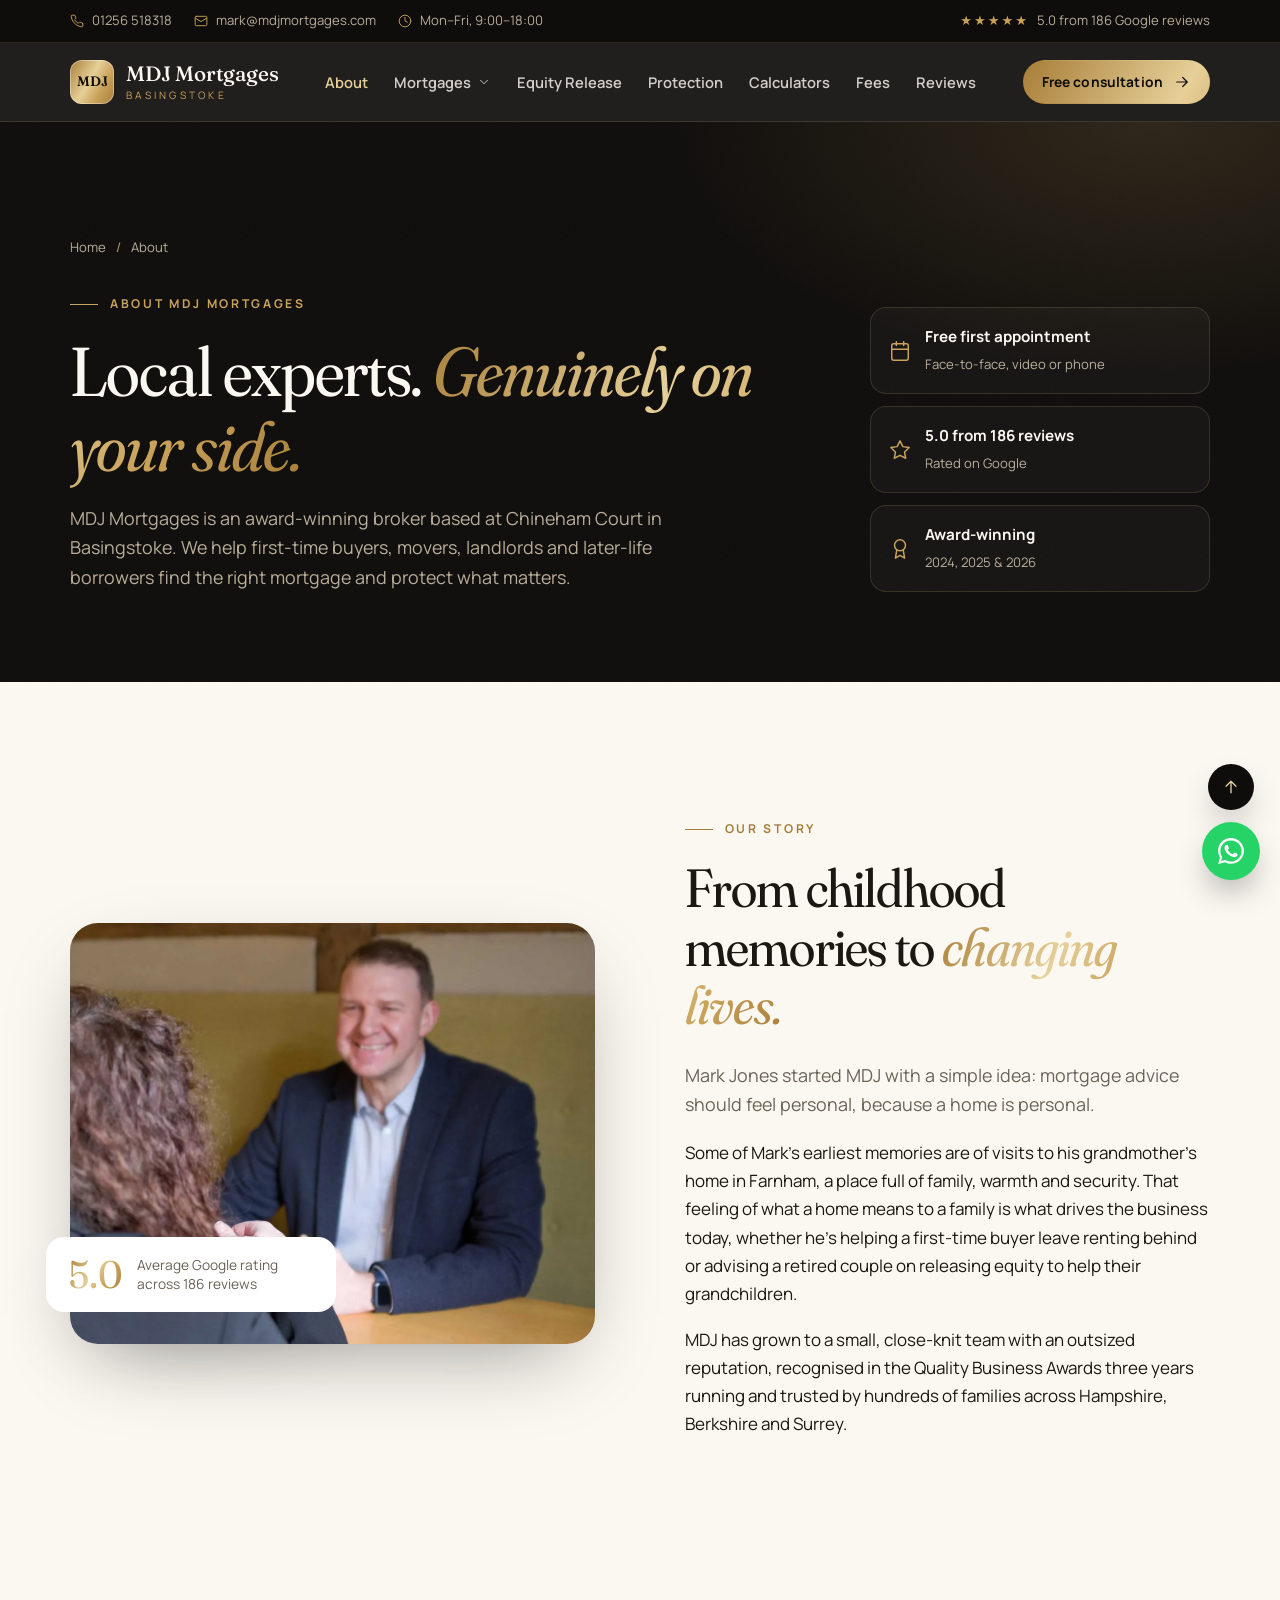
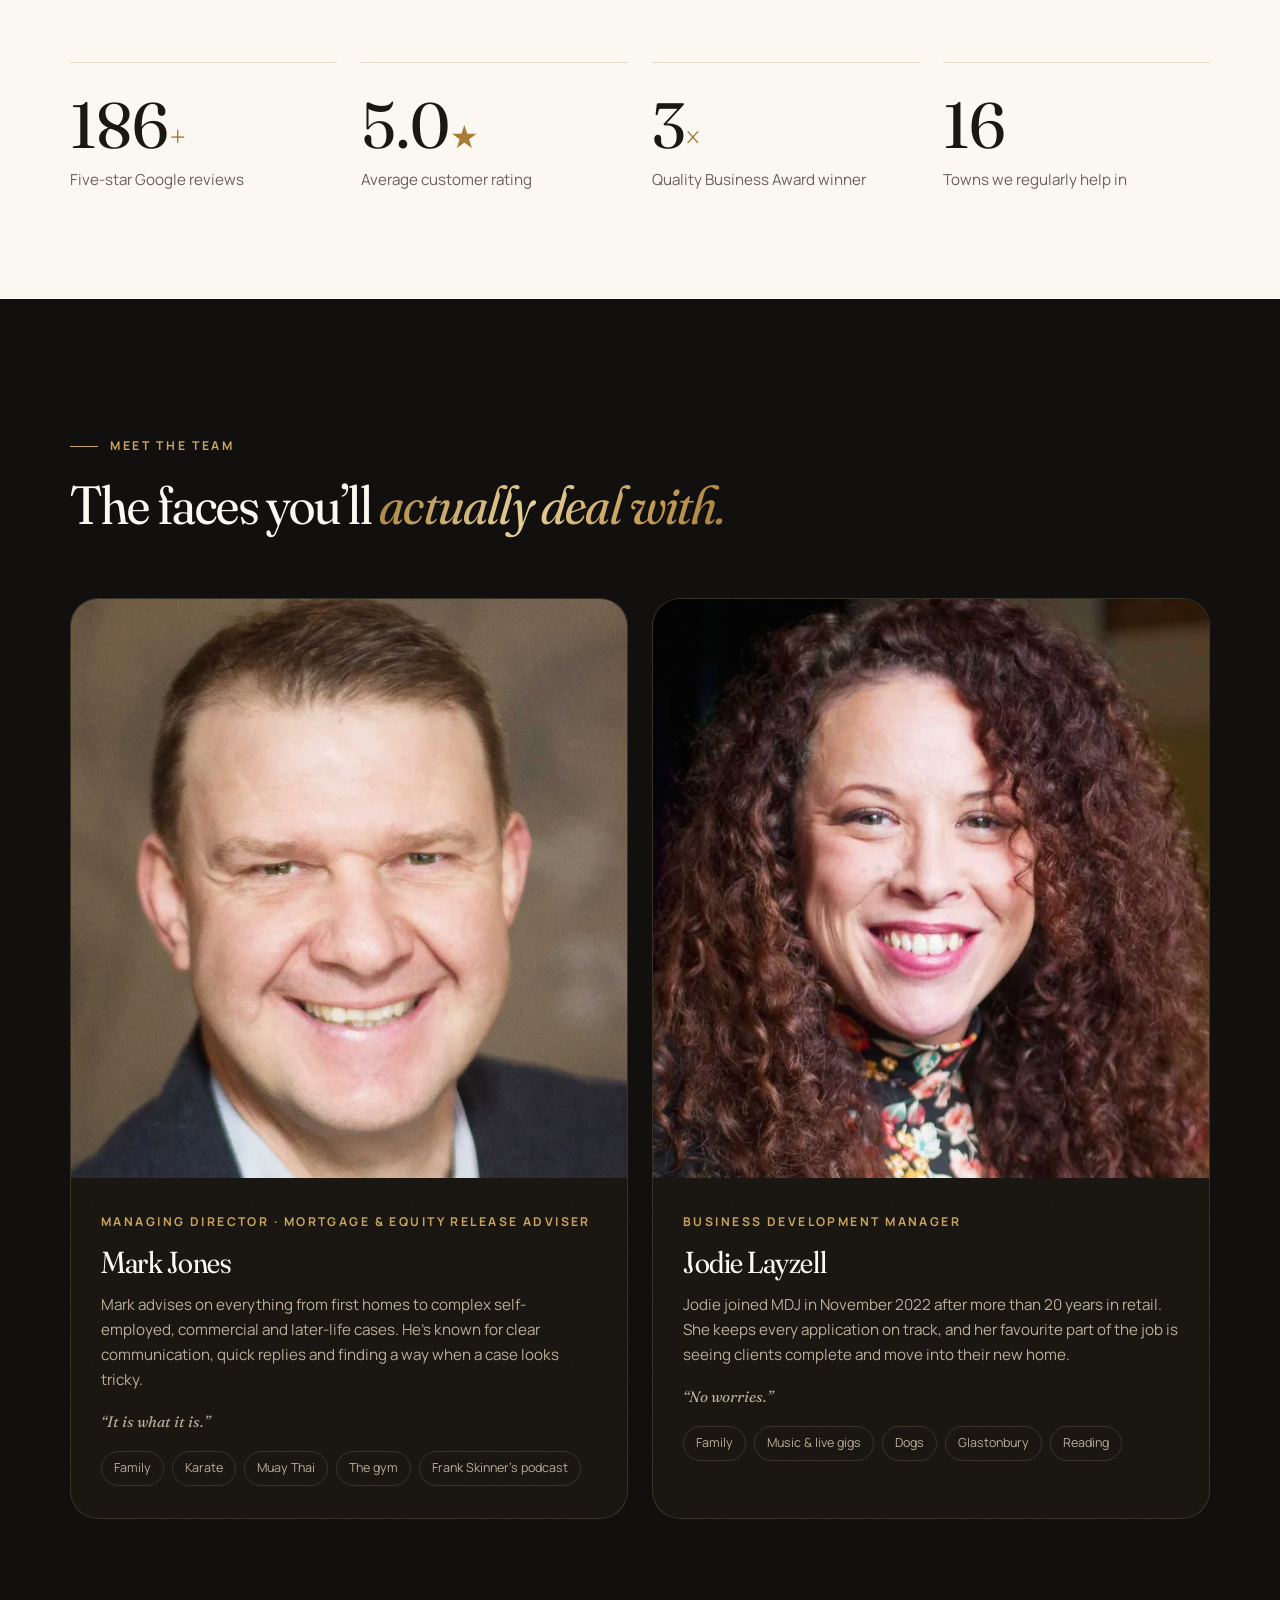
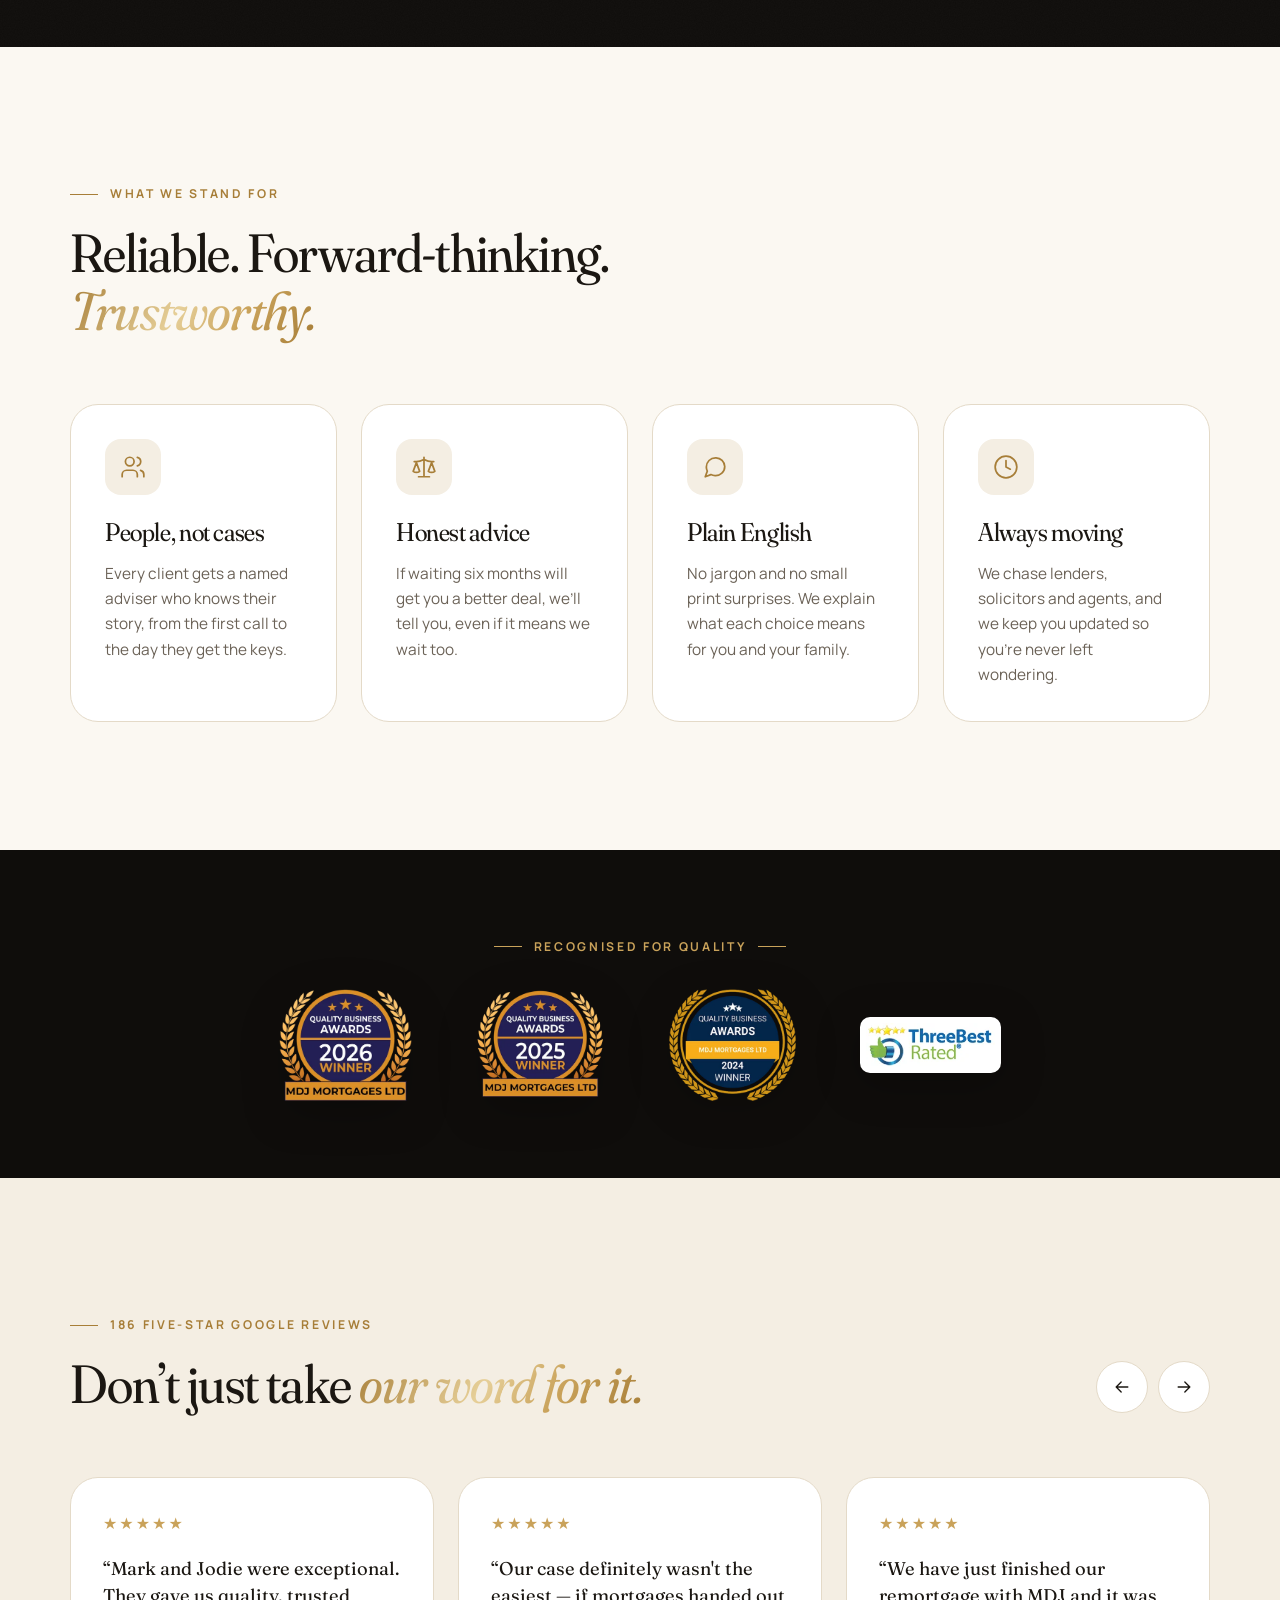
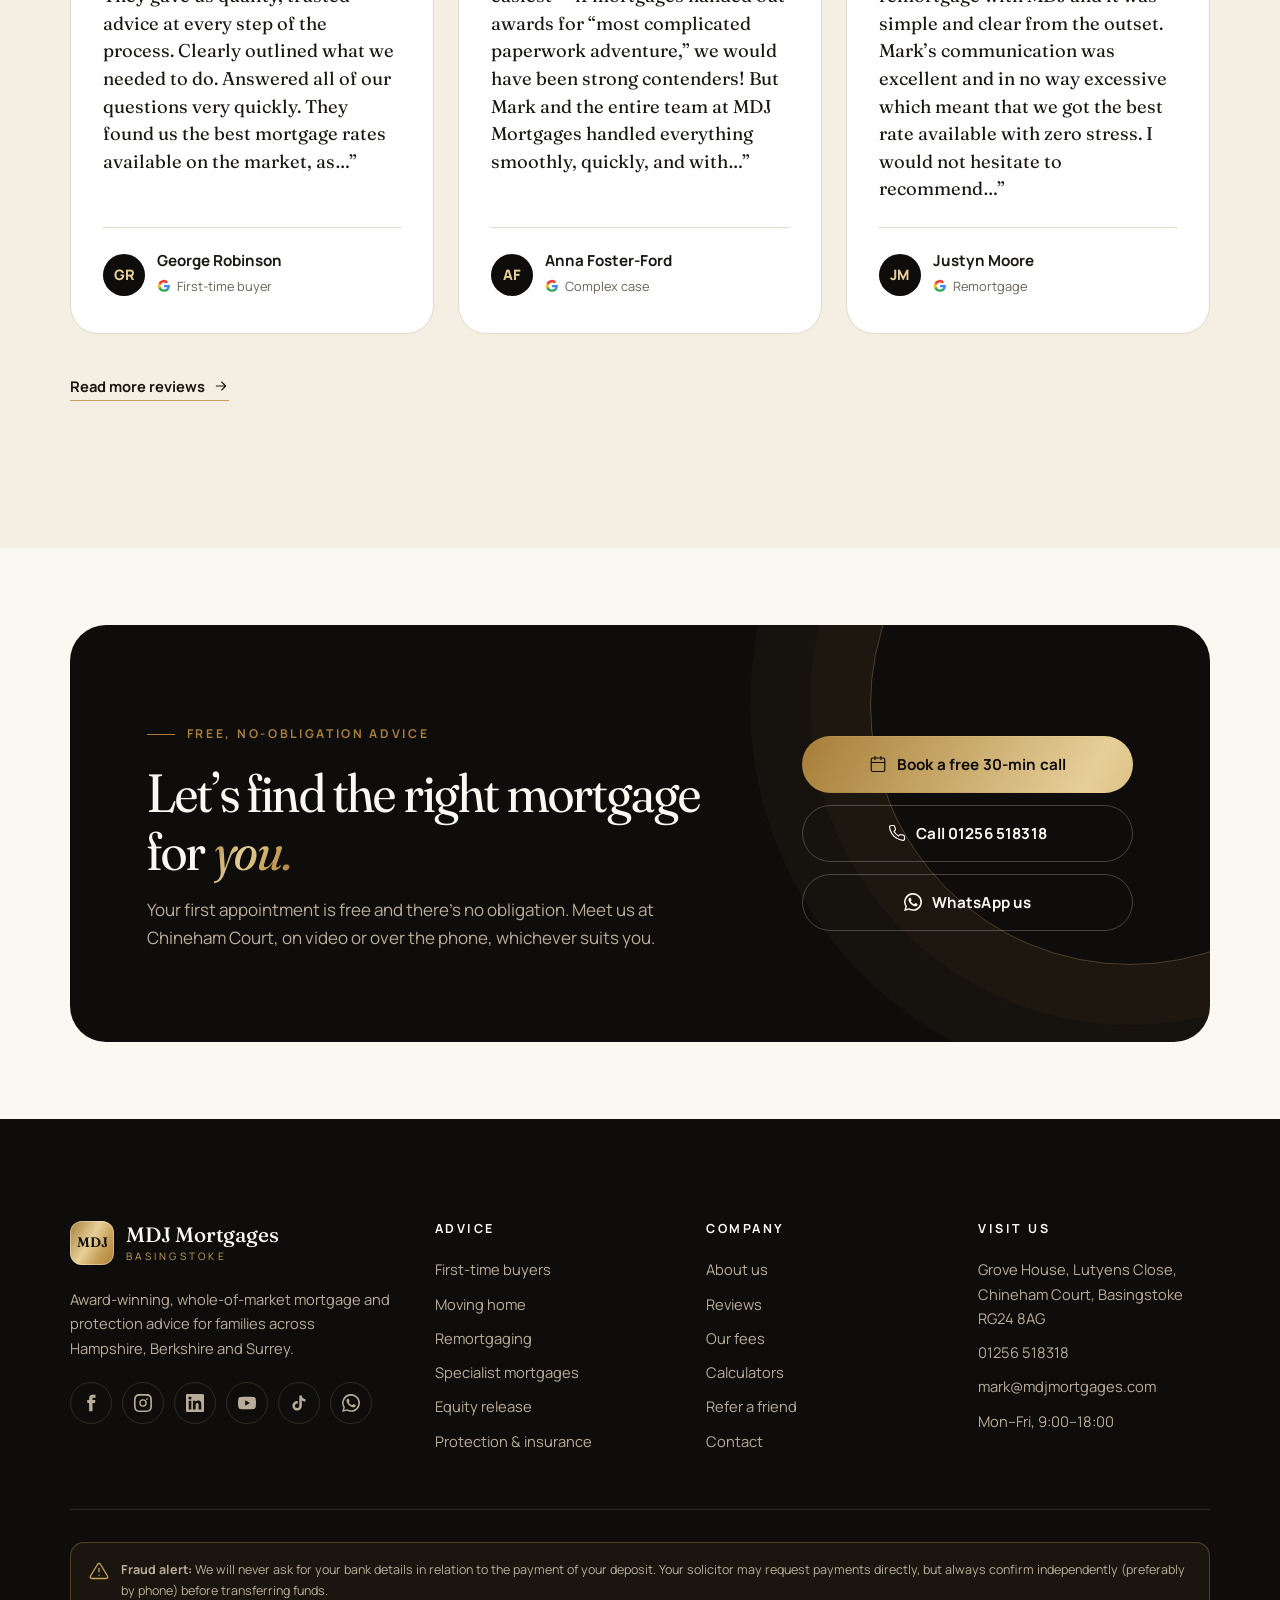
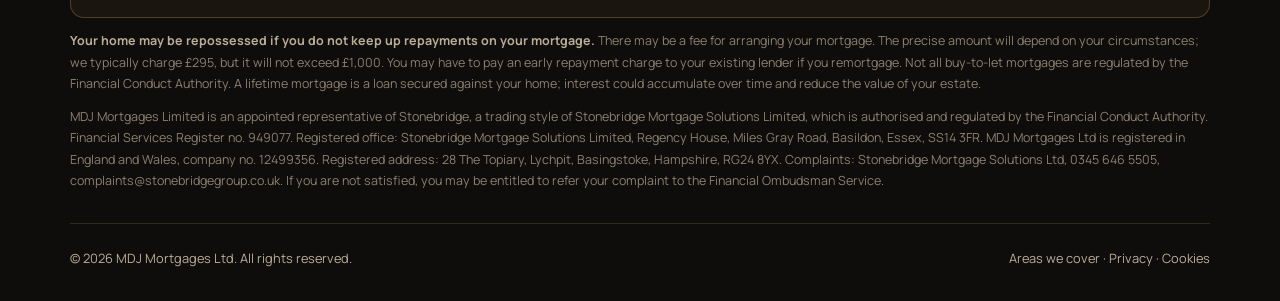
==== about.html @ 5c2a0083 "Serve the site from the repo root Move the generated pages and assets out of site/ so static hosts (" ====
<!doctype html>
<html lang="en-GB">
<head>
<meta charset="utf-8">
<meta name="viewport" content="width=device-width, initial-scale=1">
<title>About Us | MDJ Mortgages, Basingstoke</title>
<meta name="description" content="Meet Mark Jones and Jodie Layzell, the award-winning team behind MDJ Mortgages in Basingstoke.">
<link rel="canonical" href="https://www.mdjmortgages.com/about.html">
<meta property="og:title" content="About Us | MDJ Mortgages, Basingstoke">
<meta property="og:description" content="Meet Mark Jones and Jodie Layzell, the award-winning team behind MDJ Mortgages in Basingstoke.">
<meta property="og:type" content="website">
<meta property="og:image" content="assets/img/mark.webp">
<meta name="theme-color" content="#0f0d0b">
<link rel="icon" href="data:image/svg+xml,%3Csvg xmlns='http://www.w3.org/2000/svg' viewBox='0 0 64 64'%3E%3Crect width='64' height='64' rx='16' fill='%23c9a25a'/%3E%3Ctext x='32' y='41' font-family='Georgia' font-size='22' text-anchor='middle' fill='%230f0d0b'%3EMDJ%3C/text%3E%3C/svg%3E">
<link rel="preconnect" href="https://fonts.googleapis.com">
<link rel="preconnect" href="https://fonts.gstatic.com" crossorigin>
<link href="https://fonts.googleapis.com/css2?family=Fraunces:ital,opsz,wght,SOFT@0,9..144,300..600,0..100;1,9..144,300..600,0..100&family=Manrope:wght@400;500;600;700;800&display=swap" rel="stylesheet">
<link rel="stylesheet" href="assets/css/styles.css">
<script type="application/ld+json">{"@context":"https://schema.org","@type":"FinancialService","name":"MDJ Mortgages Ltd","telephone":"+44 1256 518318","email":"mark@mdjmortgages.com","url":"https://www.mdjmortgages.com","address":{"@type":"PostalAddress","streetAddress":"Grove House, Lutyens Close, Chineham Court","addressLocality":"Basingstoke","postalCode":"RG24 8AG","addressCountry":"GB"},"openingHours":"Mo-Fr 09:00-18:00","areaServed":["Basingstoke","Hampshire","Berkshire","Surrey"],"aggregateRating":{"@type":"AggregateRating","ratingValue":"5.0","reviewCount":"186"}}</script>
</head>
<body>
<a class="skip-link" href="#main">Skip to content</a>
<div class="topbar"><div class="container">
  <div class="topbar-left">
    <a class="topbar-item" href="tel:+441256518318"><svg viewBox="0 0 24 24" fill="none" stroke="currentColor" stroke-width="1.6" stroke-linecap="round" stroke-linejoin="round" aria-hidden="true"><path d="M22 16.9v3a2 2 0 0 1-2.2 2 19.8 19.8 0 0 1-8.6-3.1 19.5 19.5 0 0 1-6-6A19.8 19.8 0 0 1 2.1 4.2 2 2 0 0 1 4.1 2h3a2 2 0 0 1 2 1.7c.1 1 .4 1.9.7 2.8a2 2 0 0 1-.5 2.1L8 9.9a16 16 0 0 0 6 6l1.3-1.3a2 2 0 0 1 2.1-.4c.9.3 1.8.6 2.8.7a2 2 0 0 1 1.7 2z"/></svg> 01256 518318</a>
    <a class="topbar-item hide-sm" href="mailto:mark@mdjmortgages.com"><svg viewBox="0 0 24 24" fill="none" stroke="currentColor" stroke-width="1.6" stroke-linecap="round" stroke-linejoin="round" aria-hidden="true"><rect x="2" y="4" width="20" height="16" rx="2"/><path d="m22 7-10 6L2 7"/></svg> mark@mdjmortgages.com</a>
    <span class="topbar-item hide-sm"><svg viewBox="0 0 24 24" fill="none" stroke="currentColor" stroke-width="1.6" stroke-linecap="round" stroke-linejoin="round" aria-hidden="true"><circle cx="12" cy="12" r="10"/><path d="M12 6v6l4 2"/></svg> Mon–Fri, 9:00–18:00</span>
  </div>
  <div class="topbar-right"><a class="topbar-item" href="reviews.html"><span class="stars" aria-label="5 out of 5 stars">★★★★★</span> 5.0 from 186 Google reviews</a></div>
</div></div>
<header class="header"><div class="container">
  <a class="logo" href="index.html" aria-label="MDJ Mortgages home"><span class="logo-mark">MDJ</span><span class="logo-text"><strong>MDJ Mortgages</strong><span>Basingstoke</span></span></a>
  <nav class="nav" aria-label="Main"><div class="nav-item"><a class="nav-link" href="about.html" aria-current="page">About</a></div><div class="nav-item"><a class="nav-link" href="mortgages.html">Mortgages <svg viewBox="0 0 24 24" fill="none" stroke="currentColor" stroke-width="1.6" stroke-linecap="round" stroke-linejoin="round" aria-hidden="true"><path d="m6 9 6 6 6-6"/></svg></a>
<div class="mega"><a class="mega-link" href="mortgages.html#first-time-buyers"><span class="mega-icon"><svg viewBox="0 0 24 24" fill="none" stroke="currentColor" stroke-width="1.6" stroke-linecap="round" stroke-linejoin="round" aria-hidden="true"><circle cx="7.5" cy="15.5" r="5.5"/><path d="m21 2-9.6 9.6M15.5 7.5l3 3L22 7l-3-3"/></svg></span><span><strong>First-time buyers</strong><span>From deposit to keys, step by step</span></span></a><a class="mega-link" href="mortgages.html#moving-home"><span class="mega-icon"><svg viewBox="0 0 24 24" fill="none" stroke="currentColor" stroke-width="1.6" stroke-linecap="round" stroke-linejoin="round" aria-hidden="true"><path d="M10 17h4V5H2v12h3M20 17h2v-3.3a1 1 0 0 0-.2-.6L18.3 9a1 1 0 0 0-.8-.4H14"/><circle cx="7.5" cy="17.5" r="2.5"/><circle cx="17.5" cy="17.5" r="2.5"/></svg></span><span><strong>Moving home</strong><span>Port, borrow more or start fresh</span></span></a><a class="mega-link" href="mortgages.html#remortgage"><span class="mega-icon"><svg viewBox="0 0 24 24" fill="none" stroke="currentColor" stroke-width="1.6" stroke-linecap="round" stroke-linejoin="round" aria-hidden="true"><path d="M3 12a9 9 0 0 1 15-6.7L21 8M21 3v5h-5M21 12a9 9 0 0 1-15 6.7L3 16M3 21v-5h5"/></svg></span><span><strong>Remortgaging</strong><span>Don’t drift onto your lender’s SVR</span></span></a><a class="mega-link" href="specialist.html#self-employed"><span class="mega-icon"><svg viewBox="0 0 24 24" fill="none" stroke="currentColor" stroke-width="1.6" stroke-linecap="round" stroke-linejoin="round" aria-hidden="true"><rect x="2" y="7" width="20" height="14" rx="2"/><path d="M16 21V5a2 2 0 0 0-2-2h-4a2 2 0 0 0-2 2v16"/></svg></span><span><strong>Self-employed</strong><span>Contractors, directors & sole traders</span></span></a><a class="mega-link" href="specialist.html#later-life"><span class="mega-icon"><svg viewBox="0 0 24 24" fill="none" stroke="currentColor" stroke-width="1.6" stroke-linecap="round" stroke-linejoin="round" aria-hidden="true"><circle cx="12" cy="12" r="4"/><path d="M12 2v2M12 20v2M4.9 4.9l1.4 1.4M17.7 17.7l1.4 1.4M2 12h2M20 12h2M6.3 17.7l-1.4 1.4M19.1 4.9l-1.4 1.4"/></svg></span><span><strong>Later life & retirement</strong><span>Borrowing into retirement</span></span></a><a class="mega-link" href="specialist.html"><span class="mega-icon"><svg viewBox="0 0 24 24" fill="none" stroke="currentColor" stroke-width="1.6" stroke-linecap="round" stroke-linejoin="round" aria-hidden="true"><path d="m12 2 10 5-10 5L2 7z"/><path d="m2 17 10 5 10-5M2 12l10 5 10-5"/></svg></span><span><strong>All specialist lending</strong><span>Commercial, foreign national & more</span></span></a><div class="mega-feature"><div><span class="eyebrow">Free first meeting</span><h4>Not sure where to start?</h4><p>Book a 30-minute discovery call and we’ll map out your options, with no obligation.</p></div><a class="btn btn-gold btn-sm" href="https://calendly.com/mdjmortgages/free-30-minute-discovery-meeting-clone" target="_blank" rel="noopener">Book a call <svg viewBox="0 0 24 24" fill="none" stroke="currentColor" stroke-width="1.6" stroke-linecap="round" stroke-linejoin="round" aria-hidden="true"><path d="M5 12h14M13 6l6 6-6 6"/></svg></a></div></div></div><div class="nav-item"><a class="nav-link" href="equity-release.html">Equity Release</a></div><div class="nav-item"><a class="nav-link" href="protection.html">Protection</a></div><div class="nav-item"><a class="nav-link" href="calculators.html">Calculators</a></div><div class="nav-item"><a class="nav-link" href="fees.html">Fees</a></div><div class="nav-item"><a class="nav-link" href="reviews.html">Reviews</a></div></nav>
  <div class="header-cta">
    <a class="header-phone" href="tel:+441256518318"><svg viewBox="0 0 24 24" fill="none" stroke="currentColor" stroke-width="1.6" stroke-linecap="round" stroke-linejoin="round" aria-hidden="true"><path d="M22 16.9v3a2 2 0 0 1-2.2 2 19.8 19.8 0 0 1-8.6-3.1 19.5 19.5 0 0 1-6-6A19.8 19.8 0 0 1 2.1 4.2 2 2 0 0 1 4.1 2h3a2 2 0 0 1 2 1.7c.1 1 .4 1.9.7 2.8a2 2 0 0 1-.5 2.1L8 9.9a16 16 0 0 0 6 6l1.3-1.3a2 2 0 0 1 2.1-.4c.9.3 1.8.6 2.8.7a2 2 0 0 1 1.7 2z"/></svg> 01256 518318</a>
    <a class="btn btn-gold btn-sm" href="contact.html">Free consultation <svg viewBox="0 0 24 24" fill="none" stroke="currentColor" stroke-width="1.6" stroke-linecap="round" stroke-linejoin="round" aria-hidden="true"><path d="M5 12h14M13 6l6 6-6 6"/></svg></a>
    <button class="burger" aria-label="Open menu" aria-controls="drawer"><svg viewBox="0 0 24 24" fill="none" stroke="currentColor" stroke-width="1.6" stroke-linecap="round" stroke-linejoin="round" aria-hidden="true"><path d="M4 7h16M4 12h16M4 17h10"/></svg></button>
  </div>
</div></header>
<div class="drawer" id="drawer" aria-label="Menu">
  <div class="drawer-backdrop"></div>
  <div class="drawer-panel" role="dialog" aria-modal="true" aria-label="Site menu">
    <div class="drawer-head"><a class="logo" href="index.html"><span class="logo-mark">MDJ</span><span class="logo-text"><strong>MDJ Mortgages</strong><span>Basingstoke</span></span></a><button class="burger drawer-close" style="display:grid" aria-label="Close menu"><svg viewBox="0 0 24 24" fill="none" stroke="currentColor" stroke-width="1.6" stroke-linecap="round" stroke-linejoin="round" aria-hidden="true"><path d="M18 6 6 18M6 6l12 12"/></svg></button></div>
    <nav class="drawer-nav"><a href="index.html">Home <svg viewBox="0 0 24 24" fill="none" stroke="currentColor" stroke-width="1.6" stroke-linecap="round" stroke-linejoin="round" aria-hidden="true"><path d="M5 12h14M13 6l6 6-6 6"/></svg></a><a href="about.html">About <svg viewBox="0 0 24 24" fill="none" stroke="currentColor" stroke-width="1.6" stroke-linecap="round" stroke-linejoin="round" aria-hidden="true"><path d="M5 12h14M13 6l6 6-6 6"/></svg></a><a href="mortgages.html">Mortgages <svg viewBox="0 0 24 24" fill="none" stroke="currentColor" stroke-width="1.6" stroke-linecap="round" stroke-linejoin="round" aria-hidden="true"><path d="M5 12h14M13 6l6 6-6 6"/></svg></a><a class="sub" href="mortgages.html#first-time-buyers">First-time buyers</a><a class="sub" href="mortgages.html#moving-home">Moving home</a><a class="sub" href="mortgages.html#remortgage">Remortgaging</a><a class="sub" href="specialist.html#self-employed">Self-employed</a><a class="sub" href="specialist.html#later-life">Later life & retirement</a><a class="sub" href="specialist.html">All specialist lending</a><a href="equity-release.html">Equity Release <svg viewBox="0 0 24 24" fill="none" stroke="currentColor" stroke-width="1.6" stroke-linecap="round" stroke-linejoin="round" aria-hidden="true"><path d="M5 12h14M13 6l6 6-6 6"/></svg></a><a href="protection.html">Protection <svg viewBox="0 0 24 24" fill="none" stroke="currentColor" stroke-width="1.6" stroke-linecap="round" stroke-linejoin="round" aria-hidden="true"><path d="M5 12h14M13 6l6 6-6 6"/></svg></a><a href="calculators.html">Calculators <svg viewBox="0 0 24 24" fill="none" stroke="currentColor" stroke-width="1.6" stroke-linecap="round" stroke-linejoin="round" aria-hidden="true"><path d="M5 12h14M13 6l6 6-6 6"/></svg></a><a href="fees.html">Fees <svg viewBox="0 0 24 24" fill="none" stroke="currentColor" stroke-width="1.6" stroke-linecap="round" stroke-linejoin="round" aria-hidden="true"><path d="M5 12h14M13 6l6 6-6 6"/></svg></a><a href="reviews.html">Reviews <svg viewBox="0 0 24 24" fill="none" stroke="currentColor" stroke-width="1.6" stroke-linecap="round" stroke-linejoin="round" aria-hidden="true"><path d="M5 12h14M13 6l6 6-6 6"/></svg></a><a href="areas.html">Areas we cover <svg viewBox="0 0 24 24" fill="none" stroke="currentColor" stroke-width="1.6" stroke-linecap="round" stroke-linejoin="round" aria-hidden="true"><path d="M5 12h14M13 6l6 6-6 6"/></svg></a><a href="contact.html">Contact <svg viewBox="0 0 24 24" fill="none" stroke="currentColor" stroke-width="1.6" stroke-linecap="round" stroke-linejoin="round" aria-hidden="true"><path d="M5 12h14M13 6l6 6-6 6"/></svg></a></nav>
    <div class="drawer-foot">
      <a class="btn btn-gold btn-block" href="https://calendly.com/mdjmortgages/free-30-minute-discovery-meeting-clone" target="_blank" rel="noopener">Book a free call <svg viewBox="0 0 24 24" fill="none" stroke="currentColor" stroke-width="1.6" stroke-linecap="round" stroke-linejoin="round" aria-hidden="true"><path d="M5 12h14M13 6l6 6-6 6"/></svg></a>
      <a class="btn btn-ghost btn-block" style="color:var(--paper);border-color:rgba(255,255,255,.2)" href="tel:+441256518318"><svg viewBox="0 0 24 24" fill="none" stroke="currentColor" stroke-width="1.6" stroke-linecap="round" stroke-linejoin="round" aria-hidden="true"><path d="M22 16.9v3a2 2 0 0 1-2.2 2 19.8 19.8 0 0 1-8.6-3.1 19.5 19.5 0 0 1-6-6A19.8 19.8 0 0 1 2.1 4.2 2 2 0 0 1 4.1 2h3a2 2 0 0 1 2 1.7c.1 1 .4 1.9.7 2.8a2 2 0 0 1-.5 2.1L8 9.9a16 16 0 0 0 6 6l1.3-1.3a2 2 0 0 1 2.1-.4c.9.3 1.8.6 2.8.7a2 2 0 0 1 1.7 2z"/></svg> 01256 518318</a>
    </div>
  </div>
</div>
<main id="main">

<section class="page-hero dark grain"><div class="container">
  <div>
    <nav class="breadcrumb" aria-label="Breadcrumb"><a href="index.html">Home</a><span aria-hidden="true">/</span><span>About</span></nav>
    <span class="eyebrow">About MDJ Mortgages</span>
    <h1 class="reveal">Local experts. <em class='gold'>Genuinely on your side.</em></h1>
    <p class="lead reveal reveal-d1">MDJ Mortgages is an award-winning broker based at Chineham Court in Basingstoke. We help first-time buyers, movers, landlords and later-life borrowers find the right mortgage and protect what matters.</p>
  </div>
  <div class="page-hero-aside"><div class="hero-chip reveal reveal-d1"><svg viewBox="0 0 24 24" fill="none" stroke="currentColor" stroke-width="1.6" stroke-linecap="round" stroke-linejoin="round" aria-hidden="true"><rect x="3" y="4" width="18" height="18" rx="2"/><path d="M16 2v4M8 2v4M3 10h18"/></svg><div><strong>Free first appointment</strong><span>Face-to-face, video or phone</span></div></div><div class="hero-chip reveal reveal-d2"><svg viewBox="0 0 24 24" fill="none" stroke="currentColor" stroke-width="1.6" stroke-linecap="round" stroke-linejoin="round" aria-hidden="true"><path d="m12 2 3.1 6.3 6.9 1-5 4.9 1.2 6.8L12 17.8 5.8 21l1.2-6.8-5-4.9 6.9-1z"/></svg><div><strong>5.0 from 186 reviews</strong><span>Rated on Google</span></div></div><div class="hero-chip reveal reveal-d3"><svg viewBox="0 0 24 24" fill="none" stroke="currentColor" stroke-width="1.6" stroke-linecap="round" stroke-linejoin="round" aria-hidden="true"><circle cx="12" cy="8" r="6"/><path d="M15.5 13 17 22l-5-3-5 3 1.5-9"/></svg><div><strong>Award-winning</strong><span>2024, 2025 & 2026</span></div></div></div>
</div></section>

<section class="section"><div class="container split">
  <div class="media-wrap reveal"><div class="media"><img src="assets/img/meeting.webp" alt="Mark Jones in a client meeting" loading="lazy" width="1200" height="960"></div>
  <div class="media-tag"><span class="num">5.0</span><span>Average Google rating across 186 reviews</span></div></div>
  <div class="reveal reveal-d1">
    <span class="eyebrow">Our story</span>
    <h2>From childhood memories to <em class="gold">changing lives.</em></h2>
    <p class="lead">Mark Jones started MDJ with a simple idea: mortgage advice should feel personal, because a home is personal.</p>
    <p>Some of Mark’s earliest memories are of visits to his grandmother’s home in Farnham, a place full of family, warmth and security. That feeling of what a home means to a family is what drives the business today, whether he’s helping a first-time buyer leave renting behind or advising a retired couple on releasing equity to help their grandchildren.</p>
    <p>MDJ has grown to a small, close-knit team with an outsized reputation, recognised in the Quality Business Awards three years running and trusted by hundreds of families across Hampshire, Berkshire and Surrey.</p>
  </div>
</div></section>

<section class="section-sm"><div class="container"><div class="stats">
  <div class="stat reveal"><div class="num"><span data-count="186">186</span><small>+</small></div><p>Five-star Google reviews</p></div>
  <div class="stat reveal reveal-d1"><div class="num"><span data-count="5.0">5.0</span><small>★</small></div><p>Average customer rating</p></div>
  <div class="stat reveal reveal-d2"><div class="num"><span data-count="3">3</span><small>×</small></div><p>Quality Business Award winner</p></div>
  <div class="stat reveal reveal-d3"><div class="num"><span data-count="16">16</span></div><p>Towns we regularly help in</p></div>
</div></div></section>

<section class="section dark grain"><div class="container">
  <div class="section-head"><div><span class="eyebrow">Meet the team</span><h2 class="reveal">The faces you’ll <em class="gold">actually deal with.</em></h2></div></div>
  <div class="grid grid-2">
    <div class="team-card reveal" style="background:var(--ink-2);border:1px solid var(--line-dark)"><div class="photo"><img src="assets/img/mark.webp" alt="Mark Jones, Managing Director" loading="lazy" width="900" height="720"></div>
      <div class="team-body"><span class="role">Managing Director · Mortgage & Equity Release Adviser</span><h3>Mark Jones</h3>
      <p>Mark advises on everything from first homes to complex self-employed, commercial and later-life cases. He’s known for clear communication, quick replies and finding a way when a case looks tricky.</p>
      <p class="team-quote">“It is what it is.”</p>
      <div class="tags"><span class="tag">Family</span><span class="tag">Karate</span><span class="tag">Muay Thai</span><span class="tag">The gym</span><span class="tag">Frank Skinner’s podcast</span></div></div></div>
    <div class="team-card reveal reveal-d1" style="background:var(--ink-2);border:1px solid var(--line-dark)"><div class="photo"><img src="assets/img/jodie.webp" alt="Jodie Layzell, Business Development Manager" loading="lazy" width="900" height="720"></div>
      <div class="team-body"><span class="role">Business Development Manager</span><h3>Jodie Layzell</h3>
      <p>Jodie joined MDJ in November 2022 after more than 20 years in retail. She keeps every application on track, and her favourite part of the job is seeing clients complete and move into their new home.</p>
      <p class="team-quote">“No worries.”</p>
      <div class="tags"><span class="tag">Family</span><span class="tag">Music & live gigs</span><span class="tag">Dogs</span><span class="tag">Glastonbury</span><span class="tag">Reading</span></div></div></div>
  </div>
</div></section>

<section class="section"><div class="container">
  <div class="section-head"><div><span class="eyebrow">What we stand for</span><h2 class="reveal">Reliable. Forward-thinking. <em class="gold">Trustworthy.</em></h2></div></div>
  <div class="grid grid-4"><div class="pillar reveal reveal-d1"><div class="card-icon"><svg viewBox="0 0 24 24" fill="none" stroke="currentColor" stroke-width="1.6" stroke-linecap="round" stroke-linejoin="round" aria-hidden="true"><path d="M16 21v-2a4 4 0 0 0-4-4H6a4 4 0 0 0-4 4v2"/><circle cx="9" cy="7" r="4"/><path d="M22 21v-2a4 4 0 0 0-3-3.9M16 3.1a4 4 0 0 1 0 7.8"/></svg></div><h3>People, not cases</h3><p>Every client gets a named adviser who knows their story, from the first call to the day they get the keys.</p></div><div class="pillar reveal reveal-d2"><div class="card-icon"><svg viewBox="0 0 24 24" fill="none" stroke="currentColor" stroke-width="1.6" stroke-linecap="round" stroke-linejoin="round" aria-hidden="true"><path d="m16 16 3-8 3 8c-.9.7-1.9 1-3 1s-2.1-.3-3-1ZM2 16l3-8 3 8c-.9.7-1.9 1-3 1s-2.1-.3-3-1ZM7 21h10M12 3v18M3 7h2c2 0 5-1 7-2 2 1 5 2 7 2h2"/></svg></div><h3>Honest advice</h3><p>If waiting six months will get you a better deal, we’ll tell you, even if it means we wait too.</p></div><div class="pillar reveal reveal-d3"><div class="card-icon"><svg viewBox="0 0 24 24" fill="none" stroke="currentColor" stroke-width="1.6" stroke-linecap="round" stroke-linejoin="round" aria-hidden="true"><path d="M21 11.5a8.4 8.4 0 0 1-9 8.4 8.6 8.6 0 0 1-3.8-.9L3 21l1.9-5.2a8.4 8.4 0 0 1-.9-3.8 8.5 8.5 0 0 1 8.5-8.5h.5a8.5 8.5 0 0 1 8 8z"/></svg></div><h3>Plain English</h3><p>No jargon and no small print surprises. We explain what each choice means for you and your family.</p></div><div class="pillar reveal reveal-d4"><div class="card-icon"><svg viewBox="0 0 24 24" fill="none" stroke="currentColor" stroke-width="1.6" stroke-linecap="round" stroke-linejoin="round" aria-hidden="true"><circle cx="12" cy="12" r="10"/><path d="M12 6v6l4 2"/></svg></div><h3>Always moving</h3><p>We chase lenders, solicitors and agents, and we keep you updated so you’re never left wondering.</p></div></div>
</div></section>

<section class="section-sm dark"><div class="container center">
  <span class="eyebrow">Recognised for quality</span>
  <div class="awards reveal" style="margin-top:12px">
    <img src="assets/img/award-2026.webp" alt="Quality Business Awards 2026 — The Best Mortgage Broker, Basingstoke and Deane" loading="lazy" width="132" height="112">
    <img src="assets/img/award-2025.webp" alt="Quality Business Awards 2025 winner badge" loading="lazy" width="129" height="112">
    <img src="assets/img/award-2024.webp" alt="Quality Business Awards 2024 winner badge" loading="lazy" width="127" height="112">
    <img class="wide" src="assets/img/three-best-rated.webp" alt="Three Best Rated accreditation" loading="lazy" width="165" height="56" style="background:#fff;border-radius:10px;padding:6px">
  </div>
</div></section>
<section class="section ivory"><div class="container">
  <div class="section-head">
    <div><span class="eyebrow">186 five-star Google reviews</span><h2 class="reveal">Don’t just take <em class='gold'>our word for it.</em></h2></div>
    <div class="slider-nav"><button class="slider-btn" data-dir="-1" aria-label="Previous reviews"><svg viewBox="0 0 24 24" fill="none" stroke="currentColor" stroke-width="1.6" stroke-linecap="round" stroke-linejoin="round" aria-hidden="true"><path d="M19 12H5M11 6l-6 6 6 6"/></svg></button><button class="slider-btn" data-dir="1" aria-label="Next reviews"><svg viewBox="0 0 24 24" fill="none" stroke="currentColor" stroke-width="1.6" stroke-linecap="round" stroke-linejoin="round" aria-hidden="true"><path d="M5 12h14M13 6l6 6-6 6"/></svg></button></div>
  </div>
  <div class="review-slider reveal"><div class="review-track"><article class="review"><div class="stars" aria-label="5 stars">★★★★★</div><blockquote>“Mark and Jodie were exceptional. They gave us quality, trusted advice at every step of the process. Clearly outlined what we needed to do. Answered all of our questions very quickly. They found us the best mortgage rates available on the market, as…”</blockquote>
<div class="review-author"><span class="initial">GR</span><div><strong>George Robinson</strong><span><svg viewBox="0 0 24 24" fill="none" stroke="currentColor" stroke-width="1.6" stroke-linecap="round" stroke-linejoin="round" aria-hidden="true"><path d="M21.8 10.2H12v3.9h5.6a4.8 4.8 0 0 1-2.1 3.1v2.6h3.4c2-1.8 3.1-4.5 3.1-7.7 0-.7 0-1.3-.2-1.9Z" fill="#4285F4" stroke="none"/><path d="M12 22c2.8 0 5.2-.9 6.9-2.5l-3.4-2.6c-.9.6-2.1 1-3.5 1-2.7 0-5-1.8-5.8-4.3H2.7v2.7A10 10 0 0 0 12 22Z" fill="#34A853" stroke="none"/><path d="M6.2 13.6a6 6 0 0 1 0-3.8V7.1H2.7a10 10 0 0 0 0 9.2z" fill="#FBBC05" stroke="none"/><path d="M12 5.9c1.5 0 2.9.5 4 1.6l3-3A10 10 0 0 0 2.7 7.1l3.5 2.7C7 7.7 9.3 5.9 12 5.9Z" fill="#EA4335" stroke="none"/></svg> First-time buyer</span></div></div></article><article class="review"><div class="stars" aria-label="5 stars">★★★★★</div><blockquote>“Our case definitely wasn't the easiest — if mortgages handed out awards for “most complicated paperwork adventure,” we would have been strong contenders! But Mark and the entire team at MDJ Mortgages handled everything smoothly, quickly, and with…”</blockquote>
<div class="review-author"><span class="initial">AF</span><div><strong>Anna Foster-Ford</strong><span><svg viewBox="0 0 24 24" fill="none" stroke="currentColor" stroke-width="1.6" stroke-linecap="round" stroke-linejoin="round" aria-hidden="true"><path d="M21.8 10.2H12v3.9h5.6a4.8 4.8 0 0 1-2.1 3.1v2.6h3.4c2-1.8 3.1-4.5 3.1-7.7 0-.7 0-1.3-.2-1.9Z" fill="#4285F4" stroke="none"/><path d="M12 22c2.8 0 5.2-.9 6.9-2.5l-3.4-2.6c-.9.6-2.1 1-3.5 1-2.7 0-5-1.8-5.8-4.3H2.7v2.7A10 10 0 0 0 12 22Z" fill="#34A853" stroke="none"/><path d="M6.2 13.6a6 6 0 0 1 0-3.8V7.1H2.7a10 10 0 0 0 0 9.2z" fill="#FBBC05" stroke="none"/><path d="M12 5.9c1.5 0 2.9.5 4 1.6l3-3A10 10 0 0 0 2.7 7.1l3.5 2.7C7 7.7 9.3 5.9 12 5.9Z" fill="#EA4335" stroke="none"/></svg> Complex case</span></div></div></article><article class="review"><div class="stars" aria-label="5 stars">★★★★★</div><blockquote>“We have just finished our remortgage with MDJ and it was simple and clear from the outset. Mark’s communication was excellent and in no way excessive which meant that we got the best rate available with zero stress. I would not hesitate to recommend…”</blockquote>
<div class="review-author"><span class="initial">JM</span><div><strong>Justyn Moore</strong><span><svg viewBox="0 0 24 24" fill="none" stroke="currentColor" stroke-width="1.6" stroke-linecap="round" stroke-linejoin="round" aria-hidden="true"><path d="M21.8 10.2H12v3.9h5.6a4.8 4.8 0 0 1-2.1 3.1v2.6h3.4c2-1.8 3.1-4.5 3.1-7.7 0-.7 0-1.3-.2-1.9Z" fill="#4285F4" stroke="none"/><path d="M12 22c2.8 0 5.2-.9 6.9-2.5l-3.4-2.6c-.9.6-2.1 1-3.5 1-2.7 0-5-1.8-5.8-4.3H2.7v2.7A10 10 0 0 0 12 22Z" fill="#34A853" stroke="none"/><path d="M6.2 13.6a6 6 0 0 1 0-3.8V7.1H2.7a10 10 0 0 0 0 9.2z" fill="#FBBC05" stroke="none"/><path d="M12 5.9c1.5 0 2.9.5 4 1.6l3-3A10 10 0 0 0 2.7 7.1l3.5 2.7C7 7.7 9.3 5.9 12 5.9Z" fill="#EA4335" stroke="none"/></svg> Remortgage</span></div></div></article><article class="review"><div class="stars" aria-label="5 stars">★★★★★</div><blockquote>“I’ve just completed on my first ever property which was definitely made possible thanks to the help of Mark and Jodie at MDJ Mortgages. I came to them looking for advice really early on when I was just thinking about maybe buying after being sick of…”</blockquote>
<div class="review-author"><span class="initial">EC</span><div><strong>Ellie Caldwell</strong><span><svg viewBox="0 0 24 24" fill="none" stroke="currentColor" stroke-width="1.6" stroke-linecap="round" stroke-linejoin="round" aria-hidden="true"><path d="M21.8 10.2H12v3.9h5.6a4.8 4.8 0 0 1-2.1 3.1v2.6h3.4c2-1.8 3.1-4.5 3.1-7.7 0-.7 0-1.3-.2-1.9Z" fill="#4285F4" stroke="none"/><path d="M12 22c2.8 0 5.2-.9 6.9-2.5l-3.4-2.6c-.9.6-2.1 1-3.5 1-2.7 0-5-1.8-5.8-4.3H2.7v2.7A10 10 0 0 0 12 22Z" fill="#34A853" stroke="none"/><path d="M6.2 13.6a6 6 0 0 1 0-3.8V7.1H2.7a10 10 0 0 0 0 9.2z" fill="#FBBC05" stroke="none"/><path d="M12 5.9c1.5 0 2.9.5 4 1.6l3-3A10 10 0 0 0 2.7 7.1l3.5 2.7C7 7.7 9.3 5.9 12 5.9Z" fill="#EA4335" stroke="none"/></svg> First-time solo buyer</span></div></div></article><article class="review"><div class="stars" aria-label="5 stars">★★★★★</div><blockquote>“Mark and Jodie from MDJ Mortgages have been incredible throughout. So professional, diligent and knowledgeable. Our case had a few delays through no fault of MDJ Mortgages but they remained supportive and informative throughout, working incredibly…”</blockquote>
<div class="review-author"><span class="initial">AS</span><div><strong>Alisha Shepherd</strong><span><svg viewBox="0 0 24 24" fill="none" stroke="currentColor" stroke-width="1.6" stroke-linecap="round" stroke-linejoin="round" aria-hidden="true"><path d="M21.8 10.2H12v3.9h5.6a4.8 4.8 0 0 1-2.1 3.1v2.6h3.4c2-1.8 3.1-4.5 3.1-7.7 0-.7 0-1.3-.2-1.9Z" fill="#4285F4" stroke="none"/><path d="M12 22c2.8 0 5.2-.9 6.9-2.5l-3.4-2.6c-.9.6-2.1 1-3.5 1-2.7 0-5-1.8-5.8-4.3H2.7v2.7A10 10 0 0 0 12 22Z" fill="#34A853" stroke="none"/><path d="M6.2 13.6a6 6 0 0 1 0-3.8V7.1H2.7a10 10 0 0 0 0 9.2z" fill="#FBBC05" stroke="none"/><path d="M12 5.9c1.5 0 2.9.5 4 1.6l3-3A10 10 0 0 0 2.7 7.1l3.5 2.7C7 7.7 9.3 5.9 12 5.9Z" fill="#EA4335" stroke="none"/></svg> Home purchase</span></div></div></article><article class="review"><div class="stars" aria-label="5 stars">★★★★★</div><blockquote>“Great service! Mark, Matt and Jodie are very friendly, knowledgeable and professional. They explained the best lenders and options for my circumstances, secured a strong rate and kept me informed throughout.”</blockquote>
<div class="review-author"><span class="initial">JD</span><div><strong>Jon Dawson</strong><span><svg viewBox="0 0 24 24" fill="none" stroke="currentColor" stroke-width="1.6" stroke-linecap="round" stroke-linejoin="round" aria-hidden="true"><path d="M21.8 10.2H12v3.9h5.6a4.8 4.8 0 0 1-2.1 3.1v2.6h3.4c2-1.8 3.1-4.5 3.1-7.7 0-.7 0-1.3-.2-1.9Z" fill="#4285F4" stroke="none"/><path d="M12 22c2.8 0 5.2-.9 6.9-2.5l-3.4-2.6c-.9.6-2.1 1-3.5 1-2.7 0-5-1.8-5.8-4.3H2.7v2.7A10 10 0 0 0 12 22Z" fill="#34A853" stroke="none"/><path d="M6.2 13.6a6 6 0 0 1 0-3.8V7.1H2.7a10 10 0 0 0 0 9.2z" fill="#FBBC05" stroke="none"/><path d="M12 5.9c1.5 0 2.9.5 4 1.6l3-3A10 10 0 0 0 2.7 7.1l3.5 2.7C7 7.7 9.3 5.9 12 5.9Z" fill="#EA4335" stroke="none"/></svg> Google review</span></div></div></article><article class="review"><div class="stars" aria-label="5 stars">★★★★★</div><blockquote>“Mark and Jodie made what was a very stressful period, significantly easier.”</blockquote>
<div class="review-author"><span class="initial">TW</span><div><strong>Tristan Ware</strong><span><svg viewBox="0 0 24 24" fill="none" stroke="currentColor" stroke-width="1.6" stroke-linecap="round" stroke-linejoin="round" aria-hidden="true"><path d="M21.8 10.2H12v3.9h5.6a4.8 4.8 0 0 1-2.1 3.1v2.6h3.4c2-1.8 3.1-4.5 3.1-7.7 0-.7 0-1.3-.2-1.9Z" fill="#4285F4" stroke="none"/><path d="M12 22c2.8 0 5.2-.9 6.9-2.5l-3.4-2.6c-.9.6-2.1 1-3.5 1-2.7 0-5-1.8-5.8-4.3H2.7v2.7A10 10 0 0 0 12 22Z" fill="#34A853" stroke="none"/><path d="M6.2 13.6a6 6 0 0 1 0-3.8V7.1H2.7a10 10 0 0 0 0 9.2z" fill="#FBBC05" stroke="none"/><path d="M12 5.9c1.5 0 2.9.5 4 1.6l3-3A10 10 0 0 0 2.7 7.1l3.5 2.7C7 7.7 9.3 5.9 12 5.9Z" fill="#EA4335" stroke="none"/></svg> Google review</span></div></div></article><article class="review"><div class="stars" aria-label="5 stars">★★★★★</div><blockquote>“Thank you Mark and Jodie, top job.”</blockquote>
<div class="review-author"><span class="initial">PB</span><div><strong>Pauly Blunden</strong><span><svg viewBox="0 0 24 24" fill="none" stroke="currentColor" stroke-width="1.6" stroke-linecap="round" stroke-linejoin="round" aria-hidden="true"><path d="M21.8 10.2H12v3.9h5.6a4.8 4.8 0 0 1-2.1 3.1v2.6h3.4c2-1.8 3.1-4.5 3.1-7.7 0-.7 0-1.3-.2-1.9Z" fill="#4285F4" stroke="none"/><path d="M12 22c2.8 0 5.2-.9 6.9-2.5l-3.4-2.6c-.9.6-2.1 1-3.5 1-2.7 0-5-1.8-5.8-4.3H2.7v2.7A10 10 0 0 0 12 22Z" fill="#34A853" stroke="none"/><path d="M6.2 13.6a6 6 0 0 1 0-3.8V7.1H2.7a10 10 0 0 0 0 9.2z" fill="#FBBC05" stroke="none"/><path d="M12 5.9c1.5 0 2.9.5 4 1.6l3-3A10 10 0 0 0 2.7 7.1l3.5 2.7C7 7.7 9.3 5.9 12 5.9Z" fill="#EA4335" stroke="none"/></svg> Google review</span></div></div></article></div></div>
  <p style="margin-top:32px"><a class="link-arrow" href="reviews.html">Read more reviews <svg viewBox="0 0 24 24" fill="none" stroke="currentColor" stroke-width="1.6" stroke-linecap="round" stroke-linejoin="round" aria-hidden="true"><path d="M5 12h14M13 6l6 6-6 6"/></svg></a></p>
</div></section>
<section class="section-sm"><div class="container">
  <div class="cta-band reveal">
    <div><span class="eyebrow">Free, no-obligation advice</span><h2>Let’s find the right mortgage for <em class='gold'>you.</em></h2><p>Your first appointment is free and there’s no obligation. Meet us at Chineham Court, on video or over the phone, whichever suits you.</p></div>
    <div class="cta-actions">
      <a class="btn btn-gold" href="https://calendly.com/mdjmortgages/free-30-minute-discovery-meeting-clone" target="_blank" rel="noopener"><svg viewBox="0 0 24 24" fill="none" stroke="currentColor" stroke-width="1.6" stroke-linecap="round" stroke-linejoin="round" aria-hidden="true"><rect x="3" y="4" width="18" height="18" rx="2"/><path d="M16 2v4M8 2v4M3 10h18"/></svg> Book a free 30-min call</a>
      <a class="btn btn-ghost" style="color:var(--paper);border-color:rgba(255,255,255,.22)" href="tel:+441256518318"><svg viewBox="0 0 24 24" fill="none" stroke="currentColor" stroke-width="1.6" stroke-linecap="round" stroke-linejoin="round" aria-hidden="true"><path d="M22 16.9v3a2 2 0 0 1-2.2 2 19.8 19.8 0 0 1-8.6-3.1 19.5 19.5 0 0 1-6-6A19.8 19.8 0 0 1 2.1 4.2 2 2 0 0 1 4.1 2h3a2 2 0 0 1 2 1.7c.1 1 .4 1.9.7 2.8a2 2 0 0 1-.5 2.1L8 9.9a16 16 0 0 0 6 6l1.3-1.3a2 2 0 0 1 2.1-.4c.9.3 1.8.6 2.8.7a2 2 0 0 1 1.7 2z"/></svg> Call 01256 518318</a>
      <a class="btn btn-ghost" style="color:var(--paper);border-color:rgba(255,255,255,.22)" href="https://wa.me/447798819741" target="_blank" rel="noopener"><svg viewBox="0 0 24 24" fill="currentColor" aria-hidden="true"><path d="M17.5 14.4c-.3-.1-1.8-.9-2-1-.3-.1-.5-.1-.7.1-.2.3-.8 1-.9 1.2-.2.2-.3.2-.6.1-.3-.1-1.3-.5-2.4-1.5-.9-.8-1.5-1.8-1.7-2.1-.2-.3 0-.5.1-.6l.4-.5.3-.5c.1-.2 0-.4 0-.5l-.9-2.2c-.2-.6-.5-.5-.7-.5h-.6c-.2 0-.5.1-.8.4-.3.3-1 1-1 2.5s1.1 2.9 1.2 3.1c.1.2 2.1 3.2 5.1 4.5.7.3 1.3.5 1.7.6.7.2 1.4.2 1.9.1.6-.1 1.8-.7 2-1.4.2-.7.2-1.3.2-1.4-.1-.1-.3-.2-.6-.3zM12 21.8c-1.8 0-3.5-.5-5-1.4l-.4-.2-3.7 1 1-3.6-.2-.4A9.8 9.8 0 0 1 12 2.2a9.8 9.8 0 0 1 9.8 9.8c0 5.4-4.4 9.8-9.8 9.8zm8.4-18.2A11.8 11.8 0 0 0 1.8 17.9L.1 24l6.3-1.7A11.8 11.8 0 0 0 24 12c0-3.2-1.2-6.1-3.5-8.4z"/></svg> WhatsApp us</a>
    </div>
  </div>
</div></section>

</main>
<footer class="footer"><div class="container">
  <div class="footer-top">
    <div class="footer-brand">
      <a class="logo" href="index.html"><span class="logo-mark">MDJ</span><span class="logo-text"><strong style="color:var(--paper)">MDJ Mortgages</strong><span>Basingstoke</span></span></a>
      <p>Award-winning, whole-of-market mortgage and protection advice for families across Hampshire, Berkshire and Surrey.</p>
      <div class="socials">
        <a href="https://www.facebook.com/" aria-label="Facebook" target="_blank" rel="noopener"><svg viewBox="0 0 24 24" fill="currentColor" aria-hidden="true"><path d="M14 8V6c0-.9.6-1 1-1h3V1h-4c-3.5 0-4.5 2.6-4.5 4.6V8H7v4h2.5v11H14V12h3.3l.5-4z"/></svg></a>
        <a href="https://www.instagram.com/" aria-label="Instagram" target="_blank" rel="noopener"><svg viewBox="0 0 24 24" fill="currentColor" aria-hidden="true"><path d="M12 7a5 5 0 1 0 0 10 5 5 0 0 0 0-10zm0 8.2a3.2 3.2 0 1 1 0-6.4 3.2 3.2 0 0 1 0 6.4zM17.3 5.5a1.2 1.2 0 1 0 0 2.4 1.2 1.2 0 0 0 0-2.4zM23.9 7c-.1-1.9-.5-3.6-1.9-5S18.9.2 17 .1C15.1 0 8.9 0 7 .1 5.1.2 3.4.6 2 2S.2 5.1.1 7C0 8.9 0 15.1.1 17c.1 1.9.5 3.6 1.9 5s3.1 1.8 5 1.9c1.9.1 8.1.1 10 0 1.9-.1 3.6-.5 5-1.9s1.8-3.1 1.9-5c.1-1.9.1-8.1 0-10zm-2.6 12.2a4.1 4.1 0 0 1-2.3 2.3c-1.6.6-5.4.5-7 .5s-5.4.1-7-.5a4.1 4.1 0 0 1-2.3-2.3c-.6-1.6-.5-5.4-.5-7.2s-.1-5.4.5-7a4.1 4.1 0 0 1 2.3-2.3c1.6-.6 5.4-.5 7-.5s5.4-.1 7 .5a4.1 4.1 0 0 1 2.3 2.3c.6 1.6.5 5.4.5 7s.1 5.6-.5 7.2z"/></svg></a>
        <a href="https://www.linkedin.com/" aria-label="LinkedIn" target="_blank" rel="noopener"><svg viewBox="0 0 24 24" fill="currentColor" aria-hidden="true"><path d="M20.4 20.5h-3.6v-5.6c0-1.3 0-3-1.8-3s-2.1 1.4-2.1 2.9v5.7H9.3V9h3.4v1.6c.5-.9 1.6-1.8 3.4-1.8 3.6 0 4.3 2.4 4.3 5.5v6.2zM5.3 7.4a2.1 2.1 0 1 1 0-4.2 2.1 2.1 0 0 1 0 4.2zm1.8 13.1H3.6V9h3.5v11.5zM22.2 0H1.8C.8 0 0 .8 0 1.7v20.6c0 .9.8 1.7 1.8 1.7h20.4c1 0 1.8-.8 1.8-1.7V1.7C24 .8 23.2 0 22.2 0z"/></svg></a>
        <a href="https://www.youtube.com/" aria-label="YouTube" target="_blank" rel="noopener"><svg viewBox="0 0 24 24" fill="currentColor" aria-hidden="true"><path d="M23.5 6.2a3 3 0 0 0-2.1-2.1C19.5 3.6 12 3.6 12 3.6s-7.5 0-9.4.5A3 3 0 0 0 .5 6.2 31.6 31.6 0 0 0 0 12a31.6 31.6 0 0 0 .5 5.8 3 3 0 0 0 2.1 2.1c1.9.5 9.4.5 9.4.5s7.5 0 9.4-.5a3 3 0 0 0 2.1-2.1A31.6 31.6 0 0 0 24 12a31.6 31.6 0 0 0-.5-5.8zM9.6 15.6V8.4l6.2 3.6-6.2 3.6z"/></svg></a>
        <a href="https://www.tiktok.com/" aria-label="TikTok" target="_blank" rel="noopener"><svg viewBox="0 0 24 24" fill="currentColor" aria-hidden="true"><path d="M19.6 6.7a4.8 4.8 0 0 1-3.8-4.2V2h-3.4v13.7a2.9 2.9 0 1 1-2-2.7V9.5a6.3 6.3 0 1 0 5.4 6.2V8.8a8.2 8.2 0 0 0 4.8 1.5V6.9l-1-.2z"/></svg></a>
        <a href="https://wa.me/447798819741" aria-label="WhatsApp" target="_blank" rel="noopener"><svg viewBox="0 0 24 24" fill="currentColor" aria-hidden="true"><path d="M17.5 14.4c-.3-.1-1.8-.9-2-1-.3-.1-.5-.1-.7.1-.2.3-.8 1-.9 1.2-.2.2-.3.2-.6.1-.3-.1-1.3-.5-2.4-1.5-.9-.8-1.5-1.8-1.7-2.1-.2-.3 0-.5.1-.6l.4-.5.3-.5c.1-.2 0-.4 0-.5l-.9-2.2c-.2-.6-.5-.5-.7-.5h-.6c-.2 0-.5.1-.8.4-.3.3-1 1-1 2.5s1.1 2.9 1.2 3.1c.1.2 2.1 3.2 5.1 4.5.7.3 1.3.5 1.7.6.7.2 1.4.2 1.9.1.6-.1 1.8-.7 2-1.4.2-.7.2-1.3.2-1.4-.1-.1-.3-.2-.6-.3zM12 21.8c-1.8 0-3.5-.5-5-1.4l-.4-.2-3.7 1 1-3.6-.2-.4A9.8 9.8 0 0 1 12 2.2a9.8 9.8 0 0 1 9.8 9.8c0 5.4-4.4 9.8-9.8 9.8zm8.4-18.2A11.8 11.8 0 0 0 1.8 17.9L.1 24l6.3-1.7A11.8 11.8 0 0 0 24 12c0-3.2-1.2-6.1-3.5-8.4z"/></svg></a>
      </div>
    </div>
    <div><h4>Advice</h4><ul>
      <li><a href="mortgages.html#first-time-buyers">First-time buyers</a></li>
      <li><a href="mortgages.html#moving-home">Moving home</a></li>
      <li><a href="mortgages.html#remortgage">Remortgaging</a></li>
      <li><a href="specialist.html">Specialist mortgages</a></li>
      <li><a href="equity-release.html">Equity release</a></li>
      <li><a href="protection.html">Protection & insurance</a></li>
    </ul></div>
    <div><h4>Company</h4><ul>
      <li><a href="about.html">About us</a></li>
      <li><a href="reviews.html">Reviews</a></li>
      <li><a href="fees.html">Our fees</a></li>
      <li><a href="calculators.html">Calculators</a></li>
      <li><a href="reviews.html#refer">Refer a friend</a></li>
      <li><a href="contact.html">Contact</a></li>
    </ul></div>
    <div><h4>Visit us</h4><ul>
      <li>Grove House, Lutyens Close,<br>Chineham Court, Basingstoke<br>RG24 8AG</li>
      <li><a href="tel:+441256518318">01256 518318</a></li>
      <li><a href="mailto:mark@mdjmortgages.com">mark@mdjmortgages.com</a></li>
      <li>Mon–Fri, 9:00–18:00</li>
    </ul></div>
  </div>
  <div class="footer-legal">
    <div class="fraud"><svg viewBox="0 0 24 24" fill="none" stroke="currentColor" stroke-width="1.6" stroke-linecap="round" stroke-linejoin="round" aria-hidden="true"><path d="M10.3 3.9 1.8 18a2 2 0 0 0 1.7 3h17a2 2 0 0 0 1.7-3L13.7 3.9a2 2 0 0 0-3.4 0zM12 9v4M12 17h.01"/></svg><div><strong>Fraud alert:</strong> We will never ask for your bank details in relation to the payment of your deposit. Your solicitor may request payments directly, but always confirm independently (preferably by phone) before transferring funds.</div></div>
    <p style="margin:0"><strong>Your home may be repossessed if you do not keep up repayments on your mortgage.</strong> There may be a fee for arranging your mortgage. The precise amount will depend on your circumstances; we typically charge £295, but it will not exceed £1,000. You may have to pay an early repayment charge to your existing lender if you remortgage. Not all buy-to-let mortgages are regulated by the Financial Conduct Authority. A lifetime mortgage is a loan secured against your home; interest could accumulate over time and reduce the value of your estate.</p>
    <p style="margin:0">MDJ Mortgages Limited is an appointed representative of Stonebridge, a trading style of Stonebridge Mortgage Solutions Limited, which is authorised and regulated by the Financial Conduct Authority. Financial Services Register no. 949077. Registered office: Stonebridge Mortgage Solutions Limited, Regency House, Miles Gray Road, Basildon, Essex, SS14 3FR. MDJ Mortgages Ltd is registered in England and Wales, company no. 12499356. Registered address: 28 The Topiary, Lychpit, Basingstoke, Hampshire, RG24 8YX. Complaints: Stonebridge Mortgage Solutions Ltd, 0345 646 5505, complaints@stonebridgegroup.co.uk. If you are not satisfied, you may be entitled to refer your complaint to the Financial Ombudsman Service.</p>
  </div>
  <div class="footer-bottom"><span>© <span data-year>2026</span> MDJ Mortgages Ltd. All rights reserved.</span><span><a href="areas.html">Areas we cover</a> · <a href="contact.html">Privacy</a> · <a href="contact.html">Cookies</a></span></div>
</div></footer>
<div class="fab">
  <a class="top" href="#main" aria-label="Back to top"><svg viewBox="0 0 24 24" fill="none" stroke="currentColor" stroke-width="1.6" stroke-linecap="round" stroke-linejoin="round" aria-hidden="true"><path d="M12 19V5M6 11l6-6 6 6"/></svg></a>
  <a class="wa" href="https://wa.me/447798819741" target="_blank" rel="noopener" aria-label="Chat on WhatsApp"><svg viewBox="0 0 24 24" fill="currentColor" aria-hidden="true"><path d="M17.5 14.4c-.3-.1-1.8-.9-2-1-.3-.1-.5-.1-.7.1-.2.3-.8 1-.9 1.2-.2.2-.3.2-.6.1-.3-.1-1.3-.5-2.4-1.5-.9-.8-1.5-1.8-1.7-2.1-.2-.3 0-.5.1-.6l.4-.5.3-.5c.1-.2 0-.4 0-.5l-.9-2.2c-.2-.6-.5-.5-.7-.5h-.6c-.2 0-.5.1-.8.4-.3.3-1 1-1 2.5s1.1 2.9 1.2 3.1c.1.2 2.1 3.2 5.1 4.5.7.3 1.3.5 1.7.6.7.2 1.4.2 1.9.1.6-.1 1.8-.7 2-1.4.2-.7.2-1.3.2-1.4-.1-.1-.3-.2-.6-.3zM12 21.8c-1.8 0-3.5-.5-5-1.4l-.4-.2-3.7 1 1-3.6-.2-.4A9.8 9.8 0 0 1 12 2.2a9.8 9.8 0 0 1 9.8 9.8c0 5.4-4.4 9.8-9.8 9.8zm8.4-18.2A11.8 11.8 0 0 0 1.8 17.9L.1 24l6.3-1.7A11.8 11.8 0 0 0 24 12c0-3.2-1.2-6.1-3.5-8.4z"/></svg></a>
</div>
<script src="assets/js/main.js" defer></script>
</body>
</html>
---- assets/css/styles.css ----
/* ==========================================================================
   MDJ Mortgages — design system
   Ink & gold, editorial serif + clean grotesk.
   ========================================================================== */

:root {
  --ink: #0f0d0b;
  --ink-2: #17140f;
  --ink-3: #221d17;
  --line-dark: rgba(232, 208, 160, 0.14);
  --gold: #c9a25a;
  --gold-2: #e6cf98;
  --gold-3: #a77e38;
  --gold-grad: linear-gradient(120deg, #a77e38 0%, #e6cf98 45%, #c9a25a 70%, #a77e38 100%);
  --paper: #fbf8f2;
  --ivory: #f4eee3;
  --sand: #e9e0cf;
  --text: #1b1712;
  --muted: #6b6257;
  --muted-light: #b9ad99;
  --line: #e4dac8;
  --white: #fff;
  --success: #2f7d5b;
  --danger: #b4452f;

  --serif: "Fraunces", "Iowan Old Style", Georgia, serif;
  --sans: "Manrope", system-ui, -apple-system, "Segoe UI", sans-serif;

  --radius: 18px;
  --radius-lg: 28px;
  --shadow: 0 1px 2px rgba(15, 13, 11, .04), 0 12px 32px -12px rgba(15, 13, 11, .18);
  --shadow-lg: 0 30px 80px -30px rgba(15, 13, 11, .45);
  --container: 1220px;
  --gutter: clamp(16px, 4vw, 40px);
  --ease: cubic-bezier(.2, .7, .2, 1);
}

*, *::before, *::after { box-sizing: border-box; }
html { scroll-behavior: smooth; -webkit-text-size-adjust: 100%; }
body {
  margin: 0;
  font-family: var(--sans);
  font-size: 17px;
  line-height: 1.65;
  color: var(--text);
  background: var(--paper);
  -webkit-font-smoothing: antialiased;
  text-rendering: optimizeLegibility;
  overflow-x: hidden;
}
img { max-width: 100%; display: block; }
a { color: inherit; text-decoration: none; }
button, input, select, textarea { font: inherit; color: inherit; }
::selection { background: var(--gold-2); color: var(--ink); }
:focus-visible { outline: 2px solid var(--gold); outline-offset: 3px; border-radius: 6px; }

.container { width: 100%; max-width: var(--container); margin-inline: auto; padding-inline: var(--gutter); }
.skip-link { position: absolute; left: -999px; top: 8px; background: var(--gold); color: var(--ink); padding: 10px 16px; border-radius: 8px; z-index: 999; }
.skip-link:focus { left: 8px; }
.sr-only { position: absolute; width: 1px; height: 1px; overflow: hidden; clip: rect(0 0 0 0); white-space: nowrap; }

/* ---------- Type ---------- */
h1, h2, h3, h4 { font-family: var(--serif); font-weight: 400; line-height: 1.08; letter-spacing: -0.015em; margin: 0 0 .5em; font-variation-settings: "SOFT" 50, "opsz" 120; }
h1 { font-size: clamp(2.6rem, 6.2vw, 5.2rem); }
h2 { font-size: clamp(2rem, 4.2vw, 3.4rem); }
h3 { font-size: clamp(1.35rem, 2vw, 1.7rem); line-height: 1.2; }
h4 { font-size: 1.15rem; line-height: 1.3; }
p { margin: 0 0 1.1em; }
em.gold, .gold-text {
  font-style: italic;
  background: var(--gold-grad);
  -webkit-background-clip: text; background-clip: text;
  color: transparent;
}
.eyebrow {
  display: inline-flex; align-items: center; gap: 12px;
  font-size: .76rem; font-weight: 700; letter-spacing: .22em; text-transform: uppercase;
  color: var(--gold-3); margin-bottom: 20px;
}
.eyebrow::before { content: ""; width: 28px; height: 1px; background: currentColor; }
.dark .eyebrow { color: var(--gold); }
.lead { font-size: clamp(1.08rem, 1.4vw, 1.25rem); color: var(--muted); max-width: 60ch; }
.dark .lead { color: var(--muted-light); }
.center { text-align: center; }
.center .lead { margin-inline: auto; }
.center .eyebrow::after { content: ""; width: 28px; height: 1px; background: currentColor; }

/* ---------- Buttons ---------- */
.btn {
  --bg: var(--ink); --fg: var(--paper);
  display: inline-flex; align-items: center; justify-content: center; gap: 10px;
  padding: 15px 26px; border-radius: 999px; border: 1px solid transparent;
  background: var(--bg); color: var(--fg);
  font-weight: 700; font-size: .95rem; letter-spacing: .01em; cursor: pointer;
  transition: transform .35s var(--ease), box-shadow .35s var(--ease), background .3s, color .3s, border-color .3s;
  white-space: nowrap;
}
.btn svg { width: 18px; height: 18px; transition: transform .35s var(--ease); }
.btn:hover { transform: translateY(-2px); box-shadow: 0 14px 30px -12px rgba(15, 13, 11, .5); }
.btn:hover svg { transform: translateX(3px); }
.btn-gold { background: var(--gold-grad); background-size: 200% 100%; color: var(--ink); background-position: 0% 0; }
.btn-gold:hover { background-position: 100% 0; box-shadow: 0 16px 36px -14px rgba(201, 162, 90, .8); }
.btn-ghost { background: transparent; color: var(--text); border-color: var(--line); }
.btn-ghost:hover { border-color: var(--text); }
.dark .btn-ghost { color: var(--paper); border-color: rgba(255,255,255,.22); }
.dark .btn-ghost:hover { border-color: var(--gold); color: var(--gold-2); }
.btn[hidden] { display: none; }
.btn-sm { padding: 10px 18px; font-size: .86rem; }
.btn-block { width: 100%; }
.link-arrow { display: inline-flex; align-items: center; gap: 8px; font-weight: 700; font-size: .92rem; color: var(--text); border-bottom: 1px solid var(--gold); padding-bottom: 2px; }
.link-arrow svg { width: 16px; height: 16px; transition: transform .3s var(--ease); }
.link-arrow:hover svg { transform: translateX(4px); }
.dark .link-arrow { color: var(--gold-2); }

/* ---------- Top bar & header ---------- */
.topbar { background: var(--ink); color: var(--muted-light); font-size: .82rem; border-bottom: 1px solid var(--line-dark); }
.topbar .container { display: flex; justify-content: space-between; align-items: center; gap: 16px; min-height: 42px; }
.topbar a:hover { color: var(--gold-2); }
.topbar-left, .topbar-right { display: flex; gap: 22px; align-items: center; }
.topbar svg { width: 14px; height: 14px; color: var(--gold); }
.topbar-item { display: inline-flex; gap: 8px; align-items: center; }
.stars { color: var(--gold); letter-spacing: 2px; }

.header { position: sticky; top: 0; z-index: 50; background: rgba(15, 13, 11, .92); backdrop-filter: saturate(140%) blur(14px); -webkit-backdrop-filter: saturate(140%) blur(14px); color: var(--paper); border-bottom: 1px solid var(--line-dark); transition: background .3s; }
.header .container { display: flex; align-items: center; justify-content: space-between; gap: 24px; height: 78px; }
.logo { display: inline-flex; align-items: center; gap: 12px; }
.logo-mark { width: 44px; height: 44px; border-radius: 12px; display: grid; place-items: center; background: var(--gold-grad); color: var(--ink); font-family: var(--serif); font-weight: 600; font-size: .86rem; letter-spacing: 0; box-shadow: inset 0 0 0 1px rgba(255,255,255,.35); }
.logo-text { display: flex; flex-direction: column; line-height: 1; }
.logo-text strong { font-family: var(--serif); font-weight: 500; font-size: 1.3rem; letter-spacing: -.01em; }
.logo-text span { font-size: .64rem; letter-spacing: .32em; text-transform: uppercase; color: var(--gold); margin-top: 5px; }

.nav { display: flex; align-items: center; gap: 4px; }
.nav > .nav-item { position: relative; }
.nav-link { white-space: nowrap; display: inline-flex; align-items: center; gap: 6px; padding: 10px 14px; font-size: .92rem; font-weight: 600; color: rgba(251,248,242,.82); border-radius: 999px; transition: color .25s, background .25s; background: none; border: 0; cursor: pointer; }
.nav-link svg { width: 14px; height: 14px; transition: transform .3s; }
.nav-link:hover, .nav-item:focus-within > .nav-link { color: var(--white); background: rgba(255,255,255,.06); }
.nav-link[aria-current="page"] { color: var(--gold-2); }
.nav-item:hover .nav-link svg, .nav-item:focus-within .nav-link svg { transform: rotate(180deg); }

.mega { position: absolute; top: calc(100% + 14px); left: 50%; transform: translate(-50%, 8px); width: min(760px, 92vw); background: var(--ink-2); border: 1px solid var(--line-dark); border-radius: 22px; padding: 22px; box-shadow: var(--shadow-lg); opacity: 0; visibility: hidden; transition: opacity .3s var(--ease), transform .3s var(--ease), visibility .3s; display: grid; grid-template-columns: 1fr 1fr 230px; gap: 8px; }
.mega::before { content: ""; position: absolute; inset: -16px 0 auto 0; height: 16px; }
.nav-item:hover .mega, .nav-item:focus-within .mega { opacity: 1; visibility: visible; transform: translate(-50%, 0); }
.mega-link { display: flex; gap: 14px; padding: 14px; border-radius: 14px; transition: background .25s; }
.mega-link:hover { background: rgba(255,255,255,.05); }
.mega-icon { flex: none; width: 40px; height: 40px; border-radius: 12px; display: grid; place-items: center; background: rgba(201,162,90,.12); color: var(--gold); }
.mega-icon svg { width: 20px; height: 20px; }
.mega-link strong { display: block; font-size: .95rem; color: var(--paper); }
.mega-link span { display: block; font-size: .82rem; color: var(--muted-light); line-height: 1.45; margin-top: 2px; }
.mega-feature { grid-row: span 3; border-radius: 16px; padding: 22px; background: linear-gradient(160deg, #2a2219, #15120e); border: 1px solid var(--line-dark); display: flex; flex-direction: column; justify-content: space-between; }
.mega-feature h4 { color: var(--paper); font-size: 1.25rem; }
.mega-feature p { color: var(--muted-light); font-size: .86rem; }

.header-cta { display: flex; align-items: center; gap: 10px; }
.header-phone { white-space: nowrap; display: inline-flex; align-items: center; gap: 10px; color: var(--paper); font-weight: 700; font-size: .92rem; padding: 8px 12px; }
.header-phone svg { width: 18px; height: 18px; color: var(--gold); }
.burger { display: none; width: 46px; height: 46px; border-radius: 12px; border: 1px solid var(--line-dark); background: transparent; color: var(--paper); cursor: pointer; place-items: center; }
.burger svg { width: 22px; height: 22px; }

/* Mobile drawer */
.drawer { position: fixed; inset: 0; z-index: 100; visibility: hidden; }
.drawer-backdrop { position: absolute; inset: 0; background: rgba(0,0,0,.55); opacity: 0; transition: opacity .35s; }
.drawer-panel { position: absolute; top: 0; right: 0; height: 100%; width: min(420px, 100%); background: var(--ink); color: var(--paper); transform: translateX(100%); transition: transform .45s var(--ease); display: flex; flex-direction: column; overflow-y: auto; }
.drawer.open { visibility: visible; }
.drawer.open .drawer-backdrop { opacity: 1; }
.drawer.open .drawer-panel { transform: none; }
.drawer-head { display: flex; justify-content: space-between; align-items: center; padding: 18px var(--gutter); border-bottom: 1px solid var(--line-dark); }
.drawer-nav { padding: 12px var(--gutter) 24px; display: flex; flex-direction: column; }
.drawer-nav a { padding: 15px 0; border-bottom: 1px solid var(--line-dark); font-family: var(--serif); font-size: 1.45rem; display: flex; justify-content: space-between; align-items: center; }
.drawer-nav a svg { width: 18px; height: 18px; color: var(--gold); }
.drawer-nav a.sub { font-family: var(--sans); font-size: .98rem; padding: 10px 0 10px 18px; color: var(--muted-light); border-bottom: 0; }
.drawer-foot { margin-top: auto; padding: 24px var(--gutter) 32px; display: grid; gap: 10px; }

/* ---------- Sections ---------- */
section { position: relative; }
.section { padding: clamp(72px, 10vw, 140px) 0; }
.section-sm { padding: clamp(48px, 6vw, 80px) 0; }
.dark { background: var(--ink); color: var(--paper); }
.ivory { background: var(--ivory); }
.section-head { display: flex; justify-content: space-between; align-items: end; gap: 32px; margin-bottom: clamp(40px, 5vw, 64px); flex-wrap: wrap; }
.section-head > div { max-width: 720px; }
.section-head h2 { margin-bottom: 0; }
.grain::after { content: ""; position: absolute; inset: 0; pointer-events: none; opacity: .5; background-image: url("data:image/svg+xml,%3Csvg xmlns='http://www.w3.org/2000/svg' width='160' height='160'%3E%3Cfilter id='n'%3E%3CfeTurbulence type='fractalNoise' baseFrequency='.85' numOctaves='3' stitchTiles='stitch'/%3E%3CfeColorMatrix values='0 0 0 0 1 0 0 0 0 1 0 0 0 0 1 0 0 0 .05 0'/%3E%3C/filter%3E%3Crect width='100%25' height='100%25' filter='url(%23n)'/%3E%3C/svg%3E"); }

/* ---------- Hero (home) ---------- */
.hero { overflow: hidden; padding: clamp(56px, 8vw, 110px) 0 clamp(80px, 9vw, 130px); }
.hero::before { content: ""; position: absolute; inset: 0; background:
  radial-gradient(900px 500px at 85% 10%, rgba(201,162,90,.18), transparent 60%),
  radial-gradient(700px 400px at 0% 100%, rgba(201,162,90,.08), transparent 60%); }
.hero-lines { position: absolute; inset: 0; background: repeating-linear-gradient(90deg, rgba(232,208,160,.035) 0 1px, transparent 1px 72px); mask-image: linear-gradient(to bottom, #000, transparent 85%); -webkit-mask-image: linear-gradient(to bottom, #000, transparent 85%); }
.hero .container { position: relative; display: grid; grid-template-columns: 1.1fr .9fr; gap: clamp(40px, 6vw, 90px); align-items: center; }
.hero h1 { margin-bottom: 26px; }
.hero .lead { margin-bottom: 36px; }
.hero-actions { display: flex; flex-wrap: wrap; gap: 14px; margin-bottom: 44px; }
.hero-proof { display: flex; align-items: center; gap: 18px; flex-wrap: wrap; }
.avatars { display: flex; }
.avatars span { width: 42px; height: 42px; border-radius: 50%; border: 2px solid var(--ink); margin-left: -10px; display: grid; place-items: center; font-size: .78rem; font-weight: 800; color: var(--ink); background: var(--gold-2); }
.avatars span:first-child { margin-left: 0; }
.avatars span:nth-child(2) { background: #d9b979; }
.avatars span:nth-child(3) { background: #f1e2bf; }
.avatars span:nth-child(4) { background: #bd9550; }
.hero-proof small { color: var(--muted-light); font-size: .88rem; display: block; }
.hero-proof strong { font-size: .98rem; }

.hero-visual { position: relative; aspect-ratio: 4 / 5; max-width: 520px; justify-self: end; width: 100%; }
.hero-frame { position: absolute; inset: 0; border-radius: 260px 260px 28px 28px; overflow: hidden; box-shadow: var(--shadow-lg); }
.hero-frame img { width: 100%; height: 100%; object-fit: cover; object-position: 38% center; transform: scale(1.04); }
.hero-frame::after { content: ""; position: absolute; inset: 0; background: linear-gradient(to top, rgba(15,13,11,.55), transparent 45%); }
.hero-ring { position: absolute; inset: -18px; border: 1px solid rgba(201,162,90,.45); border-radius: 280px 280px 40px 40px; pointer-events: none; }
.float-card { position: absolute; background: rgba(23, 20, 15, .82); backdrop-filter: blur(14px); -webkit-backdrop-filter: blur(14px); border: 1px solid var(--line-dark); border-radius: 18px; padding: 16px 18px; display: flex; gap: 14px; align-items: center; box-shadow: var(--shadow-lg); animation: float 6s ease-in-out infinite; }
.float-card .fc-icon { width: 42px; height: 42px; border-radius: 12px; background: var(--gold-grad); color: var(--ink); display: grid; place-items: center; flex: none; }
.float-card .fc-icon svg { width: 20px; height: 20px; }
.float-card strong { display: block; font-size: .98rem; }
.float-card small { color: var(--muted-light); font-size: .8rem; }
.fc-1 { left: -48px; top: 18%; }
.fc-2 { right: -26px; bottom: 14%; animation-delay: -3s; }
.fc-badge { position: absolute; right: -30px; top: -10px; width: 128px; animation: float 7s ease-in-out infinite; animation-delay: -1.5s; filter: drop-shadow(0 18px 30px rgba(0,0,0,.5)); }
@keyframes float { 0%, 100% { transform: translateY(0); } 50% { transform: translateY(-10px); } }

/* ---------- Trust strip ---------- */
.trust { background: var(--ink-2); color: var(--paper); border-top: 1px solid var(--line-dark); border-bottom: 1px solid var(--line-dark); }
.trust .container { display: grid; grid-template-columns: repeat(4, 1fr); }
.trust-item { padding: 28px 24px; display: flex; gap: 16px; align-items: center; border-left: 1px solid var(--line-dark); }
.trust-item:first-child { border-left: 0; padding-left: 0; }
.trust-item svg { width: 28px; height: 28px; color: var(--gold); flex: none; }
.trust-item strong { display: block; font-family: var(--serif); font-weight: 400; font-size: 1.5rem; line-height: 1.1; }
.trust-item span { font-size: .84rem; color: var(--muted-light); }
.trust-item strong span { font-size: inherit; color: inherit; }

/* ---------- Page hero (inner pages) ---------- */
.page-hero { padding: clamp(64px, 9vw, 120px) 0 clamp(56px, 7vw, 96px); overflow: hidden; }
.page-hero::before { content: ""; position: absolute; inset: 0; background: radial-gradient(800px 420px at 90% 0%, rgba(201,162,90,.16), transparent 60%); }
.page-hero .container { position: relative; display: grid; grid-template-columns: 1.3fr .7fr; gap: 48px; align-items: end; }
.page-hero h1 { font-size: clamp(2.4rem, 5.4vw, 4.4rem); margin-bottom: 20px; }
.page-hero .lead { margin-bottom: 0; }
.breadcrumb { display: flex; gap: 10px; align-items: center; font-size: .82rem; color: var(--muted-light); margin-bottom: 26px; flex-wrap: wrap; }
.breadcrumb a:hover { color: var(--gold-2); }
.breadcrumb span[aria-hidden] { color: var(--gold); }
.page-hero-aside { display: grid; gap: 12px; justify-self: end; width: 100%; max-width: 340px; }
.hero-chip { display: flex; align-items: center; gap: 14px; padding: 16px 18px; border: 1px solid var(--line-dark); border-radius: 16px; background: rgba(255,255,255,.03); }
.hero-chip svg { width: 22px; height: 22px; color: var(--gold); flex: none; }
.hero-chip strong { display: block; font-size: .95rem; }
.hero-chip span { font-size: .82rem; color: var(--muted-light); }

/* ---------- Cards / grids ---------- */
.grid { display: grid; gap: 24px; }
.grid-2 { grid-template-columns: repeat(2, 1fr); }
.grid-3 { grid-template-columns: repeat(3, 1fr); }
.grid-4 { grid-template-columns: repeat(4, 1fr); }

.service-card { position: relative; display: flex; flex-direction: column; padding: 34px 30px 30px; border-radius: var(--radius-lg); background: var(--white); border: 1px solid var(--line); transition: transform .45s var(--ease), box-shadow .45s var(--ease), border-color .45s; overflow: hidden; min-height: 300px; }
.service-card::before { content: ""; position: absolute; inset: 0; background: var(--ink); transform: translateY(101%); transition: transform .55s var(--ease); z-index: 0; }
.service-card > * { position: relative; z-index: 1; }
.service-card:hover { transform: translateY(-6px); box-shadow: var(--shadow-lg); border-color: transparent; }
.service-card:hover::before { transform: none; }
.service-card:hover, .service-card:hover h3 { color: var(--paper); }
.service-card:hover p { color: var(--muted-light); }
.service-card:hover .card-icon { background: var(--gold-grad); color: var(--ink); }
.service-card:hover .link-arrow { color: var(--gold-2); }
.card-icon { width: 56px; height: 56px; border-radius: 16px; display: grid; place-items: center; background: var(--ivory); color: var(--gold-3); margin-bottom: 28px; transition: background .4s, color .4s; }
.card-icon svg { width: 26px; height: 26px; }
.service-card h3 { transition: color .4s; }
.service-card p { color: var(--muted); font-size: .97rem; transition: color .4s; flex: 1; }
.card-num { position: absolute; top: 26px; right: 28px; font-family: var(--serif); font-size: .95rem; color: var(--gold); }
.service-card.feature { background: var(--ink); color: var(--paper); border-color: var(--ink); }
.service-card.feature h3 { color: var(--paper); }
.service-card.feature p { color: var(--muted-light); }
.service-card.feature .card-icon { background: var(--gold-grad); color: var(--ink); }
.service-card.feature .link-arrow { color: var(--gold-2); }

/* Split blocks */
.split { display: grid; grid-template-columns: 1fr 1fr; gap: clamp(40px, 7vw, 100px); align-items: center; }
.split.reverse > :first-child { order: 2; }
.media { position: relative; border-radius: var(--radius-lg); overflow: hidden; aspect-ratio: 5 / 4; box-shadow: var(--shadow-lg); }
.media img { width: 100%; height: 100%; object-fit: cover; }
.media-wrap { position: relative; }
.media-tag { position: absolute; left: -24px; bottom: 32px; background: var(--white); border-radius: 18px; padding: 18px 22px; box-shadow: var(--shadow-lg); display: flex; gap: 14px; align-items: center; max-width: 290px; }
.media-tag .num { font-family: var(--serif); font-size: 2.4rem; line-height: 1; background: var(--gold-grad); -webkit-background-clip: text; background-clip: text; color: transparent; }
.media-tag span { font-size: .86rem; color: var(--muted); line-height: 1.4; }

.checklist { list-style: none; padding: 0; margin: 0 0 32px; display: grid; gap: 14px; }
.checklist li { display: flex; gap: 14px; align-items: flex-start; }
.checklist svg { width: 22px; height: 22px; flex: none; color: var(--gold-3); margin-top: 3px; }
.dark .checklist svg { color: var(--gold); }

/* Process */
.process { display: grid; grid-template-columns: repeat(4, 1fr); gap: 0; counter-reset: step; border-top: 1px solid var(--line-dark); }
.step { padding: 40px 28px 10px 0; position: relative; }
.step::before { content: ""; position: absolute; top: -1px; left: 0; width: 0; height: 1px; background: var(--gold); transition: width 1.2s var(--ease); }
.step.in::before { width: calc(100% - 28px); }
.step-num { font-family: var(--serif); font-size: 3.4rem; line-height: 1; margin-bottom: 22px; background: var(--gold-grad); -webkit-background-clip: text; background-clip: text; color: transparent; }
.step h3 { font-size: 1.35rem; color: var(--paper); }
.step p { color: var(--muted-light); font-size: .95rem; }

/* Stats */
.stats { display: grid; grid-template-columns: repeat(4, 1fr); gap: 24px; }
.stat { padding: 30px 0; border-top: 1px solid var(--line); }
.stat .num { font-family: var(--serif); font-size: clamp(2.8rem, 5vw, 4.2rem); line-height: 1; margin-bottom: 10px; }
.stat .num small { font-size: .5em; color: var(--gold-3); }
.stat p { color: var(--muted); font-size: .95rem; margin: 0; }
.dark .stat { border-color: var(--line-dark); }
.dark .stat p { color: var(--muted-light); }

/* Team */
.team-card { position: relative; border-radius: var(--radius-lg); overflow: hidden; background: var(--ink); color: var(--paper); }
.team-card .photo { aspect-ratio: 5 / 5.2; overflow: hidden; }
.team-card .photo img { width: 100%; height: 100%; object-fit: cover; object-position: center 25%; transition: transform 1s var(--ease); }
.team-card:hover .photo img { transform: scale(1.05); }
.team-body { padding: 28px 30px 32px; }
.team-body .role { font-size: .76rem; letter-spacing: .2em; text-transform: uppercase; color: var(--gold); font-weight: 700; }
.team-body h3 { margin: 10px 0 12px; font-size: 1.9rem; }
.team-body p { color: var(--muted-light); font-size: .95rem; }
.team-quote { font-family: var(--serif); font-style: italic; color: var(--gold-2); font-size: 1.1rem; }
.tags { display: flex; flex-wrap: wrap; gap: 8px; margin-top: 16px; }
.tag { font-size: .78rem; padding: 6px 12px; border-radius: 999px; border: 1px solid var(--line-dark); color: var(--muted-light); }
.light-tags .tag { border-color: var(--line); color: var(--muted); background: var(--white); }

/* Reviews */
.review-slider { position: relative; }
.review-track { display: flex; gap: 24px; overflow-x: auto; scroll-snap-type: x mandatory; scrollbar-width: none; padding-bottom: 6px; }
.review-track::-webkit-scrollbar { display: none; }
.review { flex: 0 0 calc((100% - 48px) / 3); scroll-snap-align: start; background: var(--white); border: 1px solid var(--line); border-radius: var(--radius-lg); padding: 32px; display: flex; flex-direction: column; }
.review .stars { font-size: 1rem; margin-bottom: 18px; }
.review blockquote { margin: 0 0 24px; font-family: var(--serif); font-size: 1.15rem; line-height: 1.5; flex: 1; }
.review-author { display: flex; align-items: center; gap: 12px; padding-top: 20px; border-top: 1px solid var(--line); }
.review-author .initial { width: 42px; height: 42px; border-radius: 50%; background: var(--ink); color: var(--gold-2); display: grid; place-items: center; font-weight: 800; font-size: .9rem; }
.review-author strong { display: block; font-size: .95rem; }
.review-author span { font-size: .8rem; color: var(--muted); display: inline-flex; gap: 6px; align-items: center; }
.review-author svg { width: 14px; height: 14px; }
.slider-nav { display: flex; gap: 10px; }
.slider-btn { width: 52px; height: 52px; border-radius: 50%; border: 1px solid var(--line); background: var(--white); display: grid; place-items: center; cursor: pointer; transition: background .3s, color .3s, border-color .3s; }
.slider-btn:hover { background: var(--ink); color: var(--gold-2); border-color: var(--ink); }
.slider-btn svg { width: 20px; height: 20px; }

.masonry { columns: 3 320px; column-gap: 24px; }
.masonry .review { break-inside: avoid; margin-bottom: 24px; flex: none; width: 100%; }

.rating-summary { display: grid; grid-template-columns: auto 1fr; gap: 40px; align-items: center; padding: 40px; border-radius: var(--radius-lg); background: var(--white); border: 1px solid var(--line); }
.rating-big { font-family: var(--serif); font-size: 5.6rem; line-height: 1; }
.rating-bars { display: grid; gap: 8px; }
.rating-bar { display: grid; grid-template-columns: 48px 1fr 40px; gap: 12px; align-items: center; font-size: .85rem; color: var(--muted); }
.rating-bar .bar { height: 8px; border-radius: 99px; background: var(--ivory); overflow: hidden; }
.rating-bar .bar i { display: block; height: 100%; background: var(--gold-grad); border-radius: 99px; }

/* Awards */
.awards { display: flex; align-items: center; justify-content: center; gap: clamp(24px, 5vw, 64px); flex-wrap: wrap; }
.awards img { height: 112px; width: auto; filter: drop-shadow(0 10px 20px rgba(0,0,0,.25)); transition: transform .4s var(--ease); }
.awards img:hover { transform: translateY(-4px) rotate(-2deg); }
.awards img.wide { height: 56px; }

/* Areas */
.areas { display: flex; flex-wrap: wrap; gap: 10px; }
.area { display: inline-flex; align-items: center; gap: 8px; padding: 11px 18px; border-radius: 999px; border: 1px solid var(--line); background: var(--white); font-weight: 600; font-size: .92rem; transition: all .3s var(--ease); }
.area svg { width: 15px; height: 15px; color: var(--gold-3); }
.area:hover { background: var(--ink); color: var(--paper); border-color: var(--ink); transform: translateY(-2px); }
.area.hq { background: var(--ink); color: var(--paper); border-color: var(--ink); }
.area.hq svg { color: var(--gold); }

/* FAQ */
.faq { border-top: 1px solid var(--line); }
.faq details { border-bottom: 1px solid var(--line); }
.faq summary { list-style: none; cursor: pointer; display: flex; justify-content: space-between; gap: 24px; align-items: center; padding: 26px 0; font-family: var(--serif); font-size: clamp(1.1rem, 1.6vw, 1.35rem); }
.faq summary::-webkit-details-marker { display: none; }
.faq summary .plus { flex: none; width: 40px; height: 40px; border-radius: 50%; border: 1px solid var(--line); display: grid; place-items: center; transition: transform .4s var(--ease), background .3s, color .3s; }
.faq summary .plus svg { width: 18px; height: 18px; }
.faq details[open] summary .plus { transform: rotate(45deg); background: var(--ink); color: var(--gold-2); border-color: var(--ink); }
.faq .answer { padding: 0 64px 28px 0; color: var(--muted); }
.faq .answer p:last-child { margin: 0; }

/* CTA band */
.cta-band { border-radius: 36px; padding: clamp(48px, 7vw, 96px) clamp(28px, 6vw, 88px); background: var(--ink); color: var(--paper); overflow: hidden; position: relative; display: grid; grid-template-columns: 1.3fr .7fr; gap: 40px; align-items: center; }
.cta-band::before { content: ""; position: absolute; right: -180px; top: -180px; width: 520px; height: 520px; border-radius: 50%; border: 1px solid rgba(201,162,90,.35); box-shadow: 0 0 0 60px rgba(201,162,90,.04), 0 0 0 120px rgba(201,162,90,.03); }
.cta-band > * { position: relative; }
.cta-band h2 { margin-bottom: 16px; }
.cta-band p { color: var(--muted-light); margin: 0; max-width: 52ch; }
.cta-actions { display: grid; gap: 12px; justify-items: stretch; }

/* Detail blocks for service pages */
.detail { display: grid; grid-template-columns: 340px 1fr; gap: clamp(32px, 6vw, 90px); padding: clamp(56px, 7vw, 96px) 0; border-top: 1px solid var(--line); scroll-margin-top: 110px; }
.detail:first-of-type { border-top: 0; }
.detail-side { position: sticky; top: 120px; align-self: start; }
.detail-side .card-icon { margin-bottom: 22px; }
.detail-side h2 { font-size: clamp(1.9rem, 3.2vw, 2.6rem); }
.detail-side .kicker { font-family: var(--serif); color: var(--gold-3); font-size: 1rem; margin-bottom: 14px; display: block; }
.detail-body .lead { margin-bottom: 28px; color: var(--text); }
.detail-body h4 { margin-top: 34px; }
.info-grid { display: grid; grid-template-columns: repeat(2, 1fr); gap: 16px; margin: 28px 0; }
.info { padding: 24px; border-radius: var(--radius); background: var(--white); border: 1px solid var(--line); }
.info svg { width: 22px; height: 22px; color: var(--gold-3); margin-bottom: 14px; }
.info strong { display: block; margin-bottom: 6px; }
.info p { font-size: .93rem; color: var(--muted); margin: 0; }
.notice { display: flex; gap: 14px; padding: 18px 22px; border-radius: 14px; background: var(--ivory); border-left: 3px solid var(--gold); font-size: .9rem; color: var(--muted); margin-top: 24px; }
.notice svg { width: 20px; height: 20px; color: var(--gold-3); flex: none; margin-top: 2px; }
.dark .notice { background: rgba(255,255,255,.04); color: var(--muted-light); }

.subnav { position: sticky; top: 78px; z-index: 30; background: rgba(251,248,242,.92); backdrop-filter: blur(12px); -webkit-backdrop-filter: blur(12px); border-bottom: 1px solid var(--line); }
.subnav .container { display: flex; gap: 6px; overflow-x: auto; scrollbar-width: none; padding-block: 12px; }
.subnav .container::-webkit-scrollbar { display: none; }
.subnav a { flex: none; padding: 9px 16px; border-radius: 999px; font-size: .88rem; font-weight: 600; color: var(--muted); transition: all .25s; }
.subnav a:hover { color: var(--text); background: var(--ivory); }
.subnav a.active { background: var(--ink); color: var(--gold-2); }

/* Fees */
.fee-table { border-radius: var(--radius-lg); overflow: hidden; border: 1px solid var(--line); background: var(--white); }
.fee-row { display: grid; grid-template-columns: 1fr auto; gap: 24px; padding: 28px 32px; border-top: 1px solid var(--line); align-items: center; }
.fee-row:first-child { border-top: 0; }
.fee-row h4 { margin: 0 0 4px; font-family: var(--serif); font-weight: 400; font-size: 1.3rem; }
.fee-row p { margin: 0; color: var(--muted); font-size: .93rem; max-width: 62ch; }
.fee-price { font-family: var(--serif); font-size: 2.2rem; line-height: 1; text-align: right; }
.fee-price small { display: block; font-family: var(--sans); font-size: .76rem; color: var(--muted); letter-spacing: .08em; text-transform: uppercase; margin-top: 6px; }
.fee-row.highlight { background: var(--ink); color: var(--paper); }
.fee-row.highlight p, .fee-row.highlight .fee-price small { color: var(--muted-light); }
.fee-row.highlight .fee-price { color: var(--gold-2); }

/* Calculators */
.calc-tabs { display: inline-flex; gap: 6px; padding: 6px; border-radius: 999px; background: var(--white); border: 1px solid var(--line); margin-bottom: 36px; flex-wrap: wrap; }
.calc-tab { padding: 12px 22px; border-radius: 999px; border: 0; background: none; font-weight: 700; font-size: .92rem; cursor: pointer; color: var(--muted); transition: all .3s; }
.calc-tab[aria-selected="true"] { background: var(--ink); color: var(--gold-2); }
.calc { display: grid; grid-template-columns: 1.05fr .95fr; border-radius: var(--radius-lg); overflow: hidden; border: 1px solid var(--line); background: var(--white); box-shadow: var(--shadow); }
.calc[hidden] { display: none; }
.calc-form { padding: clamp(28px, 4vw, 48px); display: grid; gap: 26px; align-content: start; }
.calc-form h3 { margin-bottom: 0; }
.calc-result { background: var(--ink); color: var(--paper); padding: clamp(28px, 4vw, 48px); display: flex; flex-direction: column; position: relative; overflow: hidden; }
.calc-result::before { content: ""; position: absolute; right: -120px; bottom: -120px; width: 320px; height: 320px; border-radius: 50%; border: 1px solid rgba(201,162,90,.3); }
.calc-result > * { position: relative; }
.result-label { font-size: .78rem; letter-spacing: .2em; text-transform: uppercase; color: var(--gold); font-weight: 700; }
.result-big { font-family: var(--serif); font-size: clamp(3rem, 6vw, 4.6rem); line-height: 1; margin: 14px 0 6px; }
.result-sub { color: var(--muted-light); font-size: .92rem; }
.result-rows { margin: 28px 0; display: grid; gap: 0; border-top: 1px solid var(--line-dark); }
.result-rows div { display: flex; justify-content: space-between; padding: 14px 0; border-bottom: 1px solid var(--line-dark); font-size: .93rem; }
.result-rows span { color: var(--muted-light); }
.result-bar { display: flex; height: 10px; border-radius: 99px; overflow: hidden; background: rgba(255,255,255,.08); margin-top: 8px; }
.result-bar i { display: block; height: 100%; transition: width .5s var(--ease); }
.result-bar i:first-child { background: var(--gold-grad); }
.result-bar i:last-child { background: rgba(255,255,255,.35); }
.legend { display: flex; gap: 18px; font-size: .8rem; color: var(--muted-light); margin-top: 10px; }
.legend span::before { content: ""; display: inline-block; width: 10px; height: 10px; border-radius: 3px; margin-right: 6px; background: var(--gold); vertical-align: -1px; }
.legend span:last-child::before { background: rgba(255,255,255,.35); }
.calc-result .btn { margin-top: auto; }
.disclaimer { font-size: .78rem; color: var(--muted-light); margin-top: 16px; }

/* Forms */
.field { display: grid; gap: 8px; }
.field label, .field .label { font-size: .86rem; font-weight: 700; display: flex; justify-content: space-between; }
.field label output, .field .label output { font-family: var(--serif); font-weight: 400; font-size: 1.1rem; color: var(--gold-3); }
.input { width: 100%; padding: 15px 18px; border-radius: 14px; border: 1px solid var(--line); background: var(--paper); transition: border-color .25s, box-shadow .25s, background .25s; font-size: 1rem; }
.input:focus { outline: none; border-color: var(--gold); background: var(--white); box-shadow: 0 0 0 4px rgba(201,162,90,.15); }
textarea.input { min-height: 130px; resize: vertical; }
.input-prefix { position: relative; }
.input-prefix span { position: absolute; left: 18px; top: 50%; transform: translateY(-50%); color: var(--muted); font-weight: 700; }
.input-prefix .input { padding-left: 36px; }
.field-row { display: grid; grid-template-columns: 1fr 1fr; gap: 16px; }
input[type="range"] { -webkit-appearance: none; appearance: none; width: 100%; height: 6px; border-radius: 99px; background: linear-gradient(to right, var(--gold) var(--fill, 50%), var(--sand) var(--fill, 50%)); cursor: pointer; }
input[type="range"]::-webkit-slider-thumb { -webkit-appearance: none; width: 24px; height: 24px; border-radius: 50%; background: var(--ink); border: 4px solid var(--gold-2); box-shadow: 0 4px 10px rgba(0,0,0,.25); }
input[type="range"]::-moz-range-thumb { width: 18px; height: 18px; border-radius: 50%; background: var(--ink); border: 4px solid var(--gold-2); }
.choice-group { display: flex; flex-wrap: wrap; gap: 10px; }
.choice { position: relative; }
.choice input { position: absolute; opacity: 0; pointer-events: none; }
.choice span { display: inline-flex; align-items: center; gap: 8px; padding: 12px 18px; border-radius: 999px; border: 1px solid var(--line); background: var(--paper); font-weight: 600; font-size: .92rem; cursor: pointer; transition: all .25s; }
.choice input:checked + span { background: var(--ink); color: var(--gold-2); border-color: var(--ink); }
.choice input:focus-visible + span { outline: 2px solid var(--gold); outline-offset: 2px; }
.error-msg { color: var(--danger); font-size: .82rem; display: none; }
.field.invalid .input { border-color: var(--danger); }
.field.invalid .error-msg { display: block; }

/* Multi-step enquiry */
.enquiry { border-radius: var(--radius-lg); background: var(--white); border: 1px solid var(--line); box-shadow: var(--shadow); overflow: hidden; }
.enquiry-head { padding: 28px clamp(24px, 4vw, 40px); border-bottom: 1px solid var(--line); }
.progress { display: flex; gap: 8px; margin-top: 18px; }
.progress i { flex: 1; height: 4px; border-radius: 99px; background: var(--sand); overflow: hidden; position: relative; }
.progress i::after { content: ""; position: absolute; inset: 0; background: var(--gold-grad); transform: scaleX(0); transform-origin: left; transition: transform .5s var(--ease); }
.progress i.done::after { transform: none; }
.step-label { font-size: .8rem; color: var(--muted); font-weight: 600; letter-spacing: .04em; }
.enquiry-body { padding: clamp(24px, 4vw, 40px); }
.form-step { display: none; gap: 22px; animation: fadeUp .5s var(--ease); }
.form-step.active { display: grid; }
.form-nav { display: flex; justify-content: space-between; gap: 12px; margin-top: 28px; }
.success { text-align: center; padding: 30px 10px; }
.success .tick { width: 76px; height: 76px; border-radius: 50%; margin: 0 auto 20px; display: grid; place-items: center; background: var(--gold-grad); color: var(--ink); }
.success .tick svg { width: 34px; height: 34px; }
@keyframes fadeUp { from { opacity: 0; transform: translateY(12px); } to { opacity: 1; transform: none; } }

/* Contact */
.contact-cards { display: grid; gap: 14px; }
.contact-card { display: flex; gap: 16px; align-items: flex-start; padding: 22px; border-radius: var(--radius); border: 1px solid var(--line-dark); background: rgba(255,255,255,.03); transition: border-color .3s, background .3s; }
a.contact-card:hover { border-color: var(--gold); background: rgba(201,162,90,.06); }
.contact-card .ic { width: 46px; height: 46px; border-radius: 12px; background: var(--gold-grad); color: var(--ink); display: grid; place-items: center; flex: none; }
.contact-card .ic svg { width: 20px; height: 20px; }
.contact-card strong { display: block; font-size: 1.02rem; }
.contact-card span { color: var(--muted-light); font-size: .88rem; }
.hours { display: grid; gap: 0; }
.hours div { display: flex; justify-content: space-between; padding: 12px 0; border-bottom: 1px solid var(--line-dark); font-size: .92rem; }
.hours div span:last-child { color: var(--muted-light); }
.map { border-radius: var(--radius-lg); overflow: hidden; border: 1px solid var(--line); aspect-ratio: 16 / 7; background: var(--ivory); }
.map iframe { width: 100%; height: 100%; border: 0; filter: grayscale(.4) sepia(.15); }

/* Refer */
.refer { display: grid; grid-template-columns: auto 1fr auto; gap: 36px; align-items: center; padding: 40px 44px; border-radius: var(--radius-lg); background: var(--gold-grad); color: var(--ink); }
.refer .big { font-family: var(--serif); font-size: 4.4rem; line-height: 1; }
.refer h3 { margin-bottom: 6px; }
.refer p { margin: 0; opacity: .8; }
.refer .btn { background: var(--ink); color: var(--paper); }

/* Value pillars */
.pillar { padding: 34px; border-radius: var(--radius-lg); background: var(--white); border: 1px solid var(--line); }
.pillar .card-icon { margin-bottom: 22px; }
.pillar p { color: var(--muted); margin: 0; font-size: .96rem; }
.dark .pillar { background: rgba(255,255,255,.03); border-color: var(--line-dark); }
.dark .pillar p { color: var(--muted-light); }
.dark .pillar .card-icon { background: rgba(201,162,90,.12); color: var(--gold); }

/* Marquee */
.marquee { overflow: hidden; border-block: 1px solid var(--line); background: var(--ivory); padding: 22px 0; }
.marquee-track { display: flex; gap: 48px; width: max-content; animation: marquee 40s linear infinite; }
.marquee:hover .marquee-track { animation-play-state: paused; }
.marquee-item { font-family: var(--serif); font-size: 1.5rem; display: inline-flex; align-items: center; gap: 48px; white-space: nowrap; color: var(--text); }
.marquee-item::after { content: "✦"; color: var(--gold); font-size: 1rem; }
@keyframes marquee { to { transform: translateX(-50%); } }

/* Footer */
.footer { background: var(--ink); color: var(--muted-light); padding-top: clamp(64px, 8vw, 110px); font-size: .92rem; }
.footer-top { display: grid; grid-template-columns: 1.4fr repeat(3, 1fr); gap: 40px; padding-bottom: 56px; border-bottom: 1px solid var(--line-dark); }
.footer h4 { color: var(--paper); font-family: var(--sans); font-size: .78rem; letter-spacing: .2em; text-transform: uppercase; font-weight: 700; margin-bottom: 20px; }
.footer ul { list-style: none; margin: 0; padding: 0; display: grid; gap: 10px; }
.footer a:hover { color: var(--gold-2); }
.footer-brand p { margin: 22px 0; max-width: 36ch; }
.socials { display: flex; gap: 10px; }
.socials a { width: 42px; height: 42px; border-radius: 50%; border: 1px solid var(--line-dark); display: grid; place-items: center; transition: all .3s; }
.socials a:hover { background: var(--gold); color: var(--ink); border-color: var(--gold); }
.socials svg { width: 18px; height: 18px; }
.footer-legal { padding: 32px 0; font-size: .78rem; line-height: 1.7; color: #8b8070; display: grid; gap: 12px; border-bottom: 1px solid var(--line-dark); }
.footer-legal strong { color: var(--muted-light); }
.footer-bottom { display: flex; justify-content: space-between; gap: 16px; padding: 24px 0 32px; font-size: .8rem; flex-wrap: wrap; }
.fraud { display: flex; gap: 12px; align-items: flex-start; padding: 16px 18px; border-radius: 14px; border: 1px solid rgba(201,162,90,.3); background: rgba(201,162,90,.06); color: var(--muted-light); }
.fraud svg { width: 20px; height: 20px; color: var(--gold); flex: none; margin-top: 2px; }

/* Floating actions */
.fab { position: fixed; right: 20px; bottom: 20px; z-index: 40; display: flex; flex-direction: column; gap: 12px; }
.fab a { width: 58px; height: 58px; border-radius: 50%; display: grid; place-items: center; box-shadow: 0 16px 34px -10px rgba(0,0,0,.45); transition: transform .3s var(--ease); }
.fab a:hover { transform: scale(1.08); }
.fab svg { width: 26px; height: 26px; }
.fab .wa { background: #25d366; color: #fff; }
.fab .top { background: var(--ink); color: var(--gold-2); width: 46px; height: 46px; justify-self: center; margin-inline: auto; opacity: 0; pointer-events: none; transition: opacity .3s, transform .3s; }
.fab .top.show { opacity: 1; pointer-events: auto; }
.fab .top svg { width: 20px; height: 20px; }

/* Reveal animations */
.reveal { opacity: 0; transform: translateY(28px); transition: opacity 1s var(--ease), transform 1s var(--ease); }
.reveal.in { opacity: 1; transform: none; }
.reveal-d1 { transition-delay: .08s; } .reveal-d2 { transition-delay: .16s; } .reveal-d3 { transition-delay: .24s; } .reveal-d4 { transition-delay: .32s; }
@media (prefers-reduced-motion: reduce) {
  *, *::before, *::after { animation: none !important; transition: none !important; }
  .reveal { opacity: 1; transform: none; }
  html { scroll-behavior: auto; }
}

/* ---------- Responsive ---------- */
.split-contact { grid-template-columns: 1.15fr .85fr; }
@media (max-width: 1360px) { .header-phone { display: none; } .nav-link { padding: 10px 11px; } }
@media (max-width: 1140px) {
  .nav, .header-phone { display: none; }
  .burger { display: grid; }
  .fc-1 { left: -10px; }
  .fc-2 { right: -10px; }
}
@media (max-width: 980px) {
  .hero .container, .page-hero .container, .split, .split-contact, .cta-band, .calc { grid-template-columns: 1fr !important; }
  .hero-visual { justify-self: center; max-width: 460px; margin-top: 20px; }
  .page-hero-aside { justify-self: start; max-width: none; grid-template-columns: repeat(auto-fit, minmax(220px, 1fr)); }
  .split.reverse > :first-child { order: 0; }
  .grid-3, .grid-4 { grid-template-columns: repeat(2, 1fr); }
  .trust .container, .stats { grid-template-columns: repeat(2, 1fr); }
  .trust-item:nth-child(3) { border-left: 0; padding-left: 0; }
  .trust-item { border-top: 1px solid var(--line-dark); }
  .trust-item:nth-child(-n+2) { border-top: 0; }
  .process { grid-template-columns: repeat(2, 1fr); }
  .review { flex-basis: calc((100% - 24px) / 2); }
  .footer-top { grid-template-columns: 1fr 1fr; }
  .footer-brand { grid-column: 1 / -1; }
  .detail { grid-template-columns: 1fr; }
  .detail-side { position: static; }
  .refer { grid-template-columns: 1fr; text-align: left; }
  .media-tag { left: 16px; }
}
@media (max-width: 640px) {
  body { font-size: 16px; }
  .topbar-left .hide-sm, .topbar-right { display: none; }
  .header .container { height: 68px; }
  .subnav { top: 68px; }
  .header-cta .btn { display: none; }
  .grid-2, .grid-3, .grid-4, .info-grid, .field-row { grid-template-columns: 1fr; }
  .trust .container { grid-template-columns: 1fr 1fr; }
  .trust-item { padding: 20px 14px 20px 0; gap: 10px; }
  .trust-item:nth-child(even) { padding-left: 14px; }
  .trust-item svg { width: 22px; height: 22px; }
  .trust-item strong { font-size: 1.2rem; }
  .process { grid-template-columns: 1fr; }
  .review { flex-basis: 88%; }
  .rating-summary { grid-template-columns: 1fr; padding: 28px; }
  .fee-row { grid-template-columns: 1fr; padding: 24px; }
  .fee-price { text-align: left; }
  .footer-top { grid-template-columns: 1fr; }
  .fc-1 { left: -8px; top: 8%; }
  .fc-2 { right: -8px; }
  .fc-badge { width: 92px; right: -6px; }
  .float-card { padding: 12px 14px; }
  .faq .answer { padding-right: 0; }
  .hero-actions .btn { flex: 1 1 100%; }
  .cta-band { border-radius: 24px; }
  .section-head { align-items: start; }
}
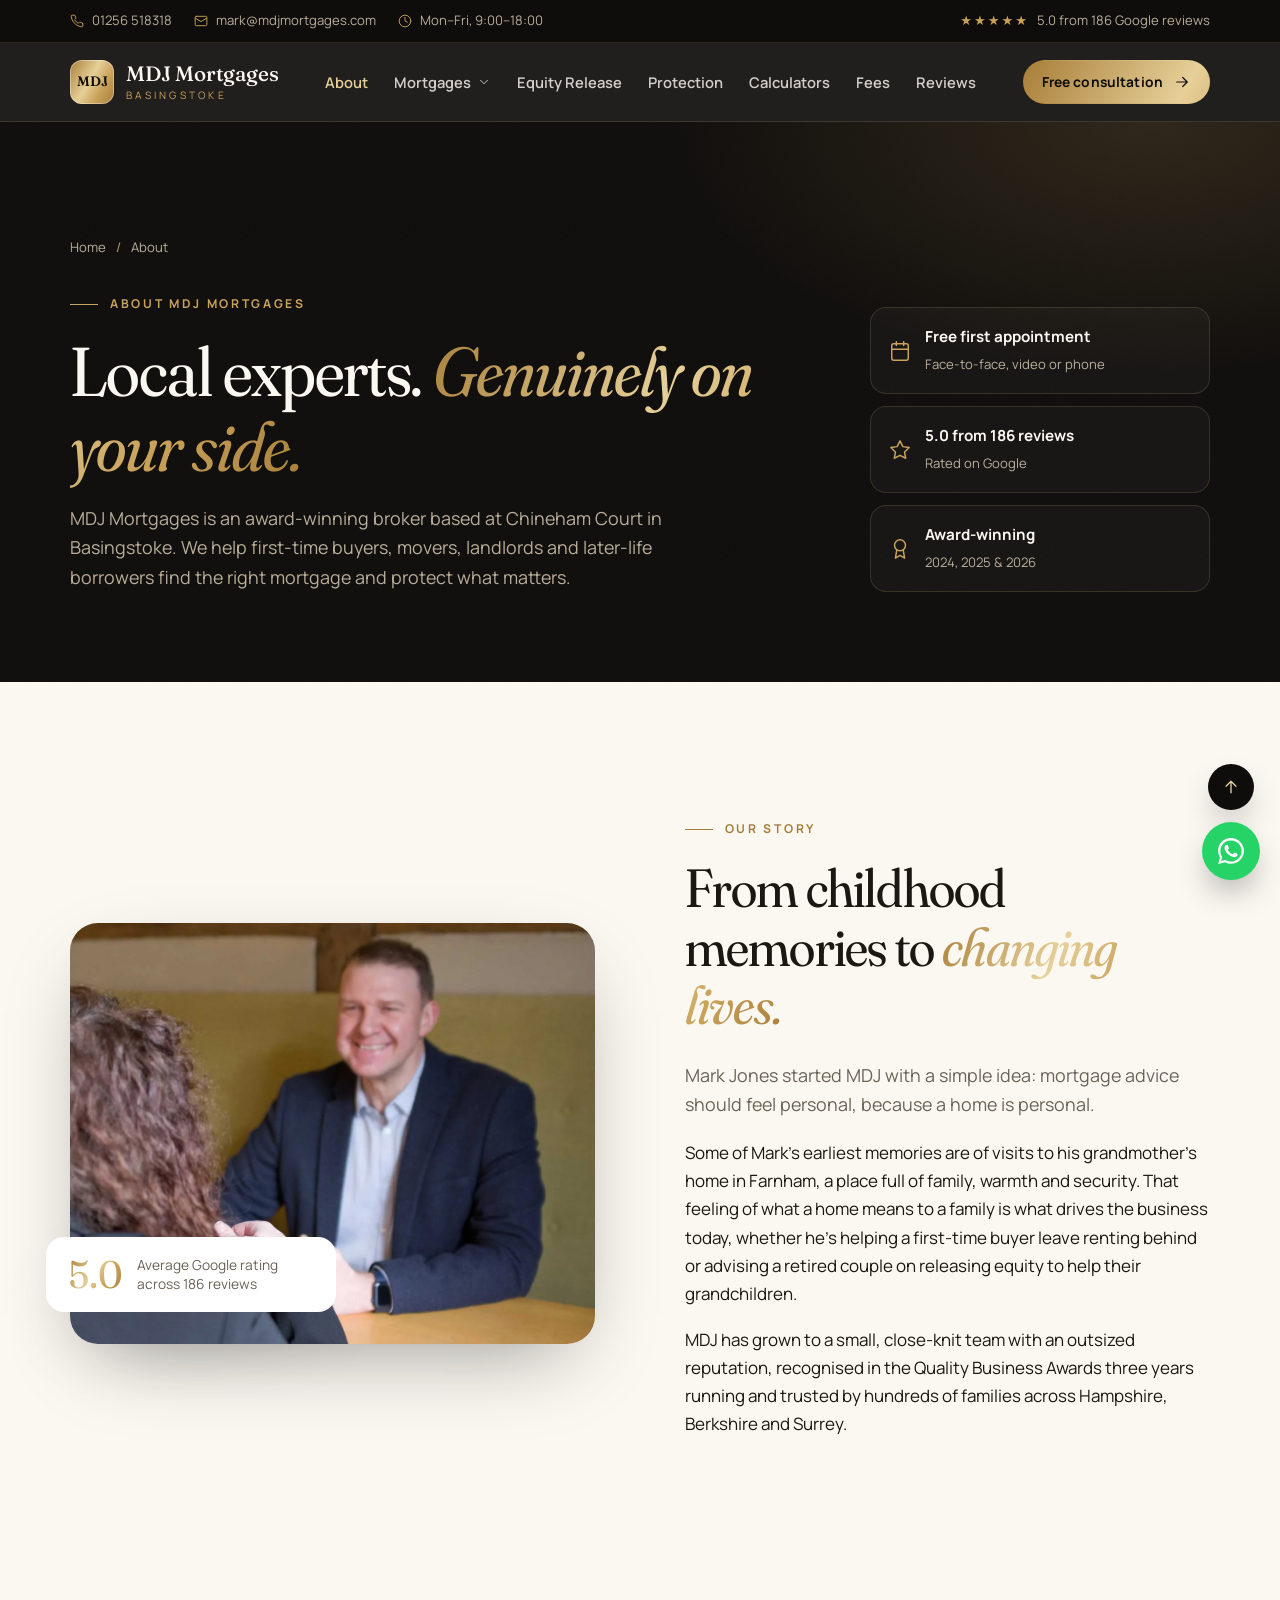
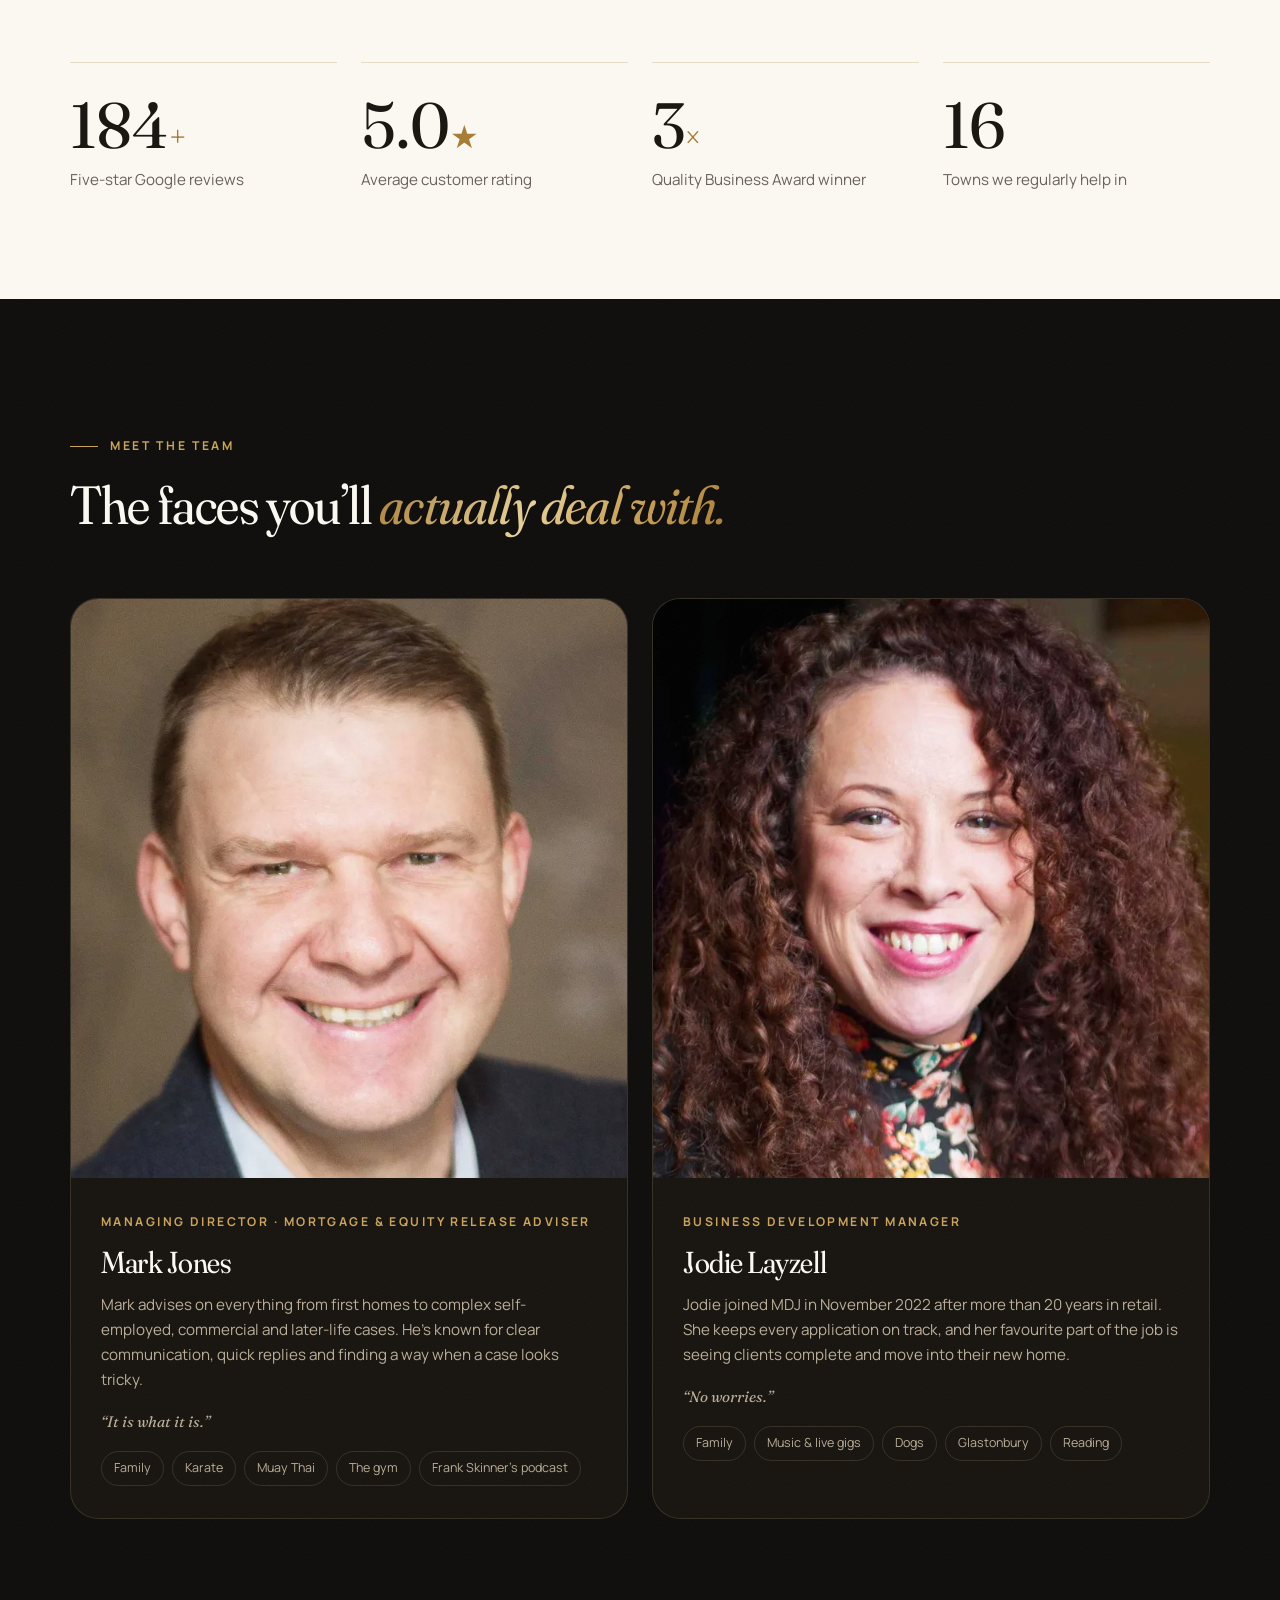
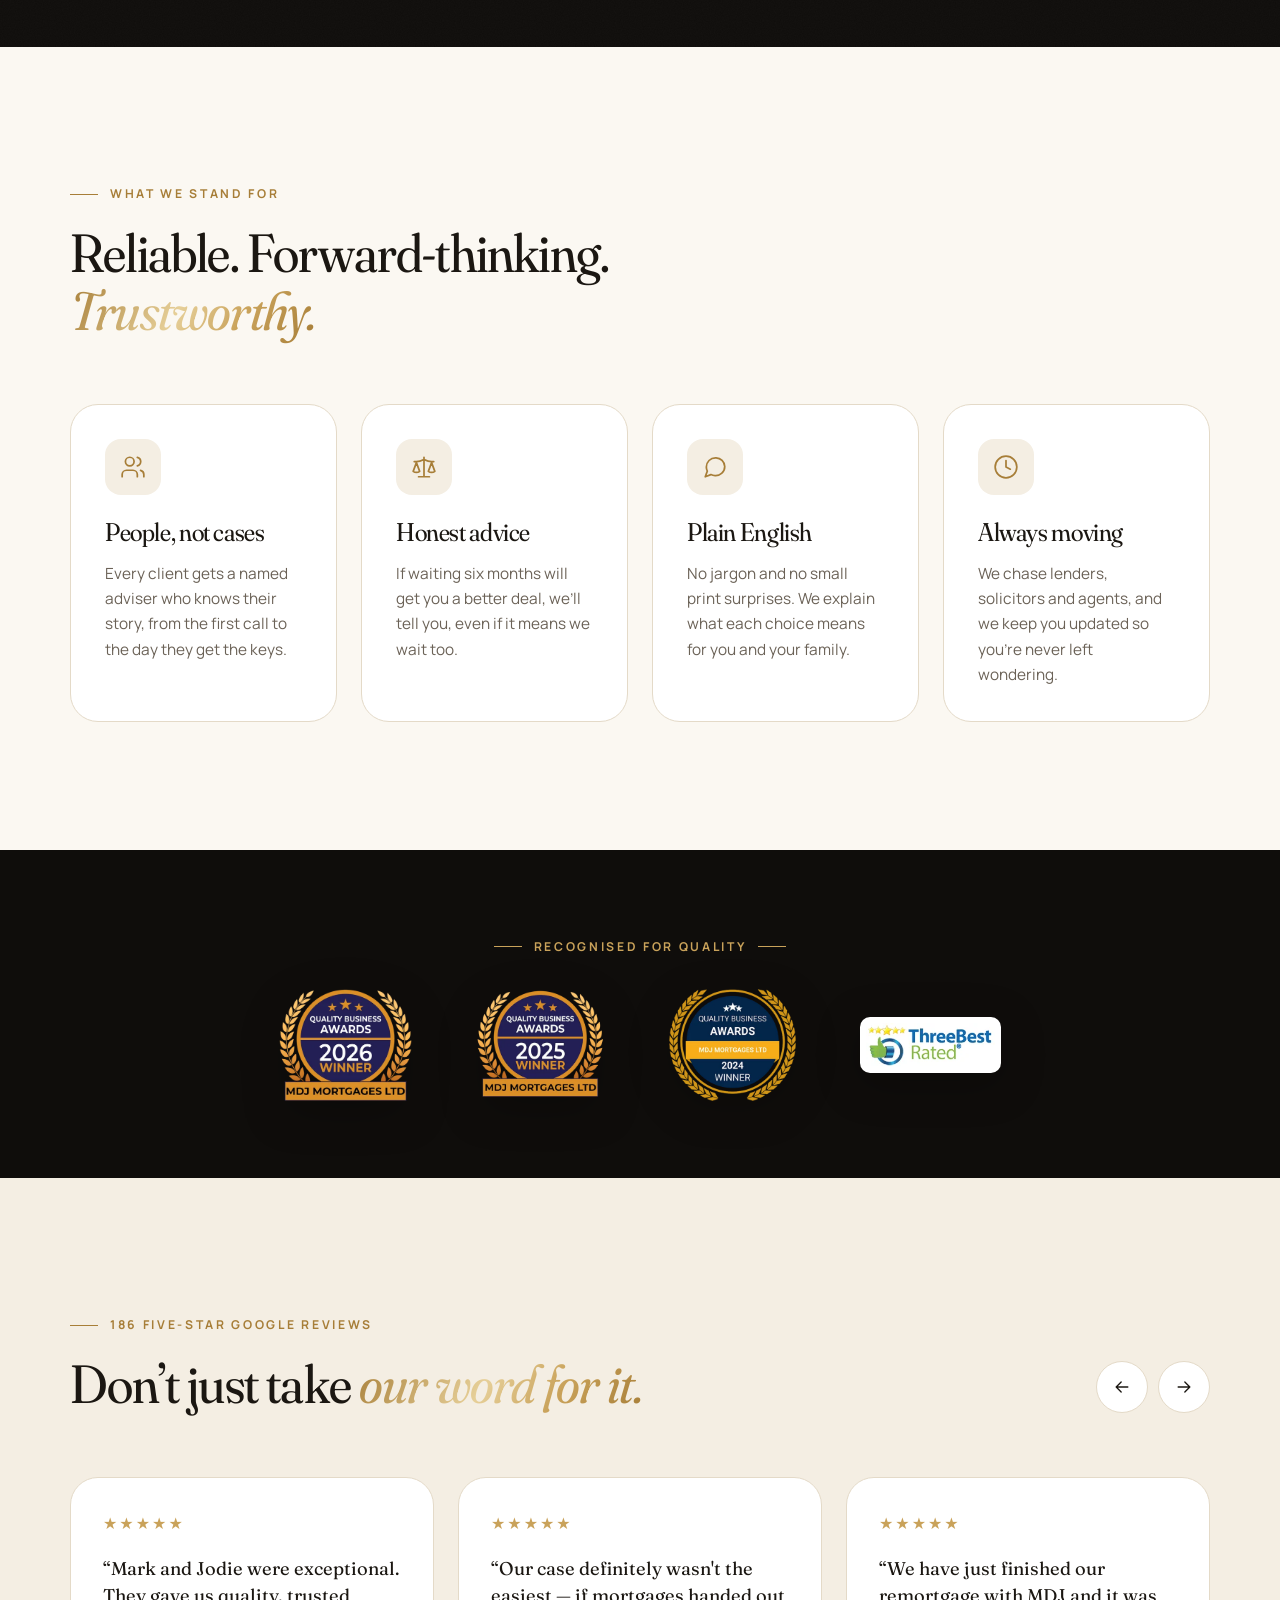
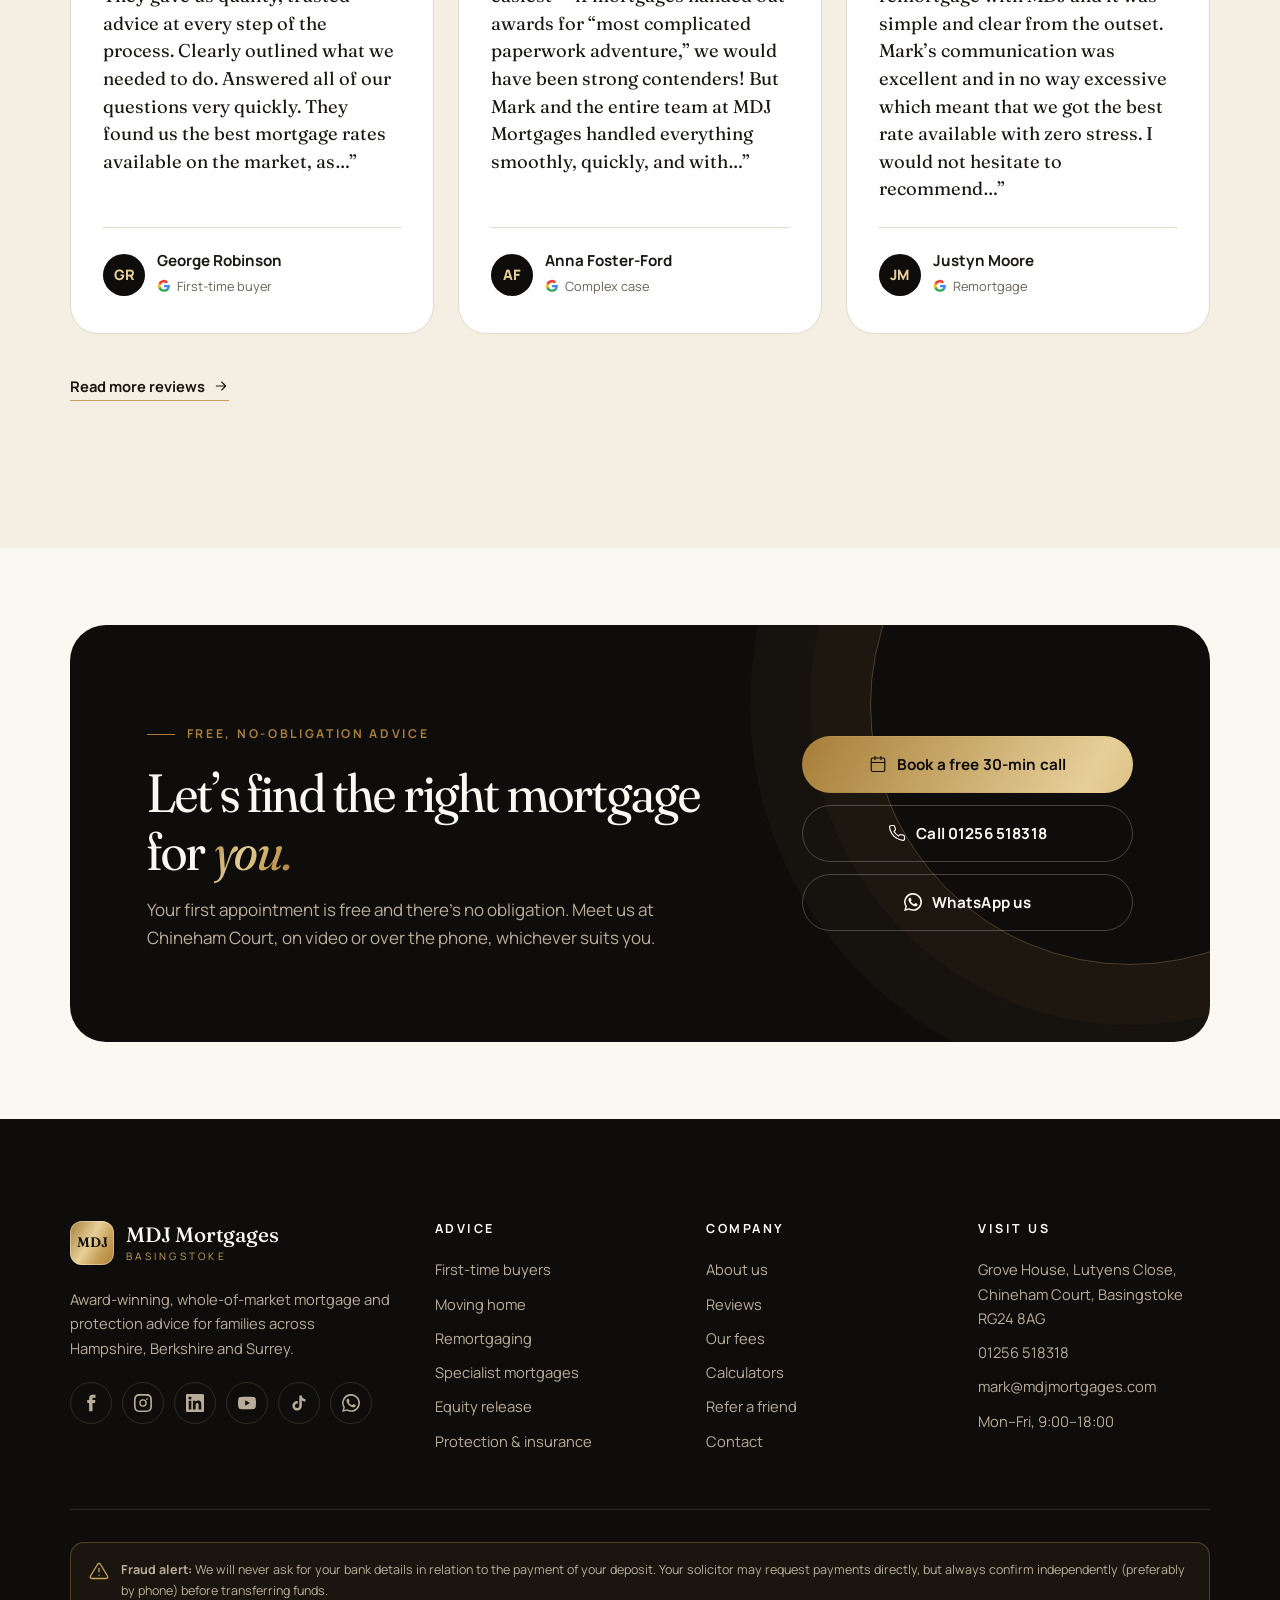
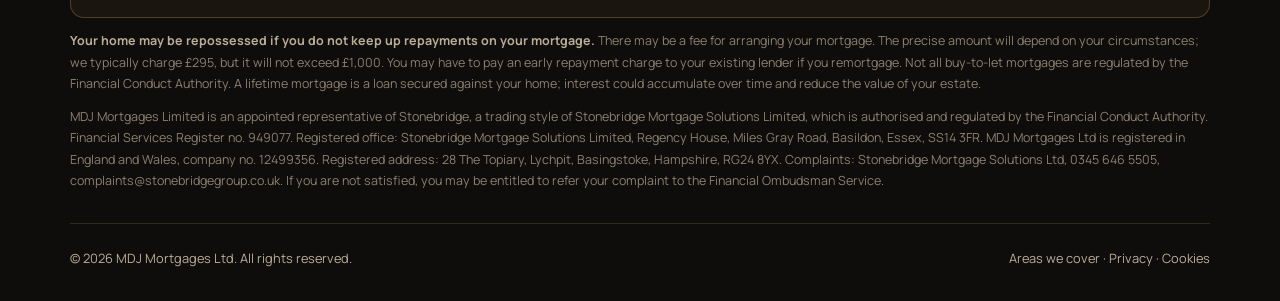
==== commit 99c5d785: "Cache-bust CSS and JS so deploys never pair new HTML with stale styles GitHub Pages serves assets wi" ====
--- a/about.html
+++ b/about.html
@@ -15,7 +15,7 @@
 <link rel="preconnect" href="https://fonts.googleapis.com">
 <link rel="preconnect" href="https://fonts.gstatic.com" crossorigin>
 <link href="https://fonts.googleapis.com/css2?family=Fraunces:ital,opsz,wght,SOFT@0,9..144,300..600,0..100;1,9..144,300..600,0..100&family=Manrope:wght@400;500;600;700;800&display=swap" rel="stylesheet">
-<link rel="stylesheet" href="assets/css/styles.css">
+<link rel="stylesheet" href="assets/css/styles.css?v=1491ddf835">
 <script type="application/ld+json">{"@context":"https://schema.org","@type":"FinancialService","name":"MDJ Mortgages Ltd","telephone":"+44 1256 518318","email":"mark@mdjmortgages.com","url":"https://www.mdjmortgages.com","address":{"@type":"PostalAddress","streetAddress":"Grove House, Lutyens Close, Chineham Court","addressLocality":"Basingstoke","postalCode":"RG24 8AG","addressCountry":"GB"},"openingHours":"Mo-Fr 09:00-18:00","areaServed":["Basingstoke","Hampshire","Berkshire","Surrey"],"aggregateRating":{"@type":"AggregateRating","ratingValue":"5.0","reviewCount":"186"}}</script>
 </head>
 <body>
@@ -30,8 +30,8 @@
 </div></div>
 <header class="header"><div class="container">
   <a class="logo" href="index.html" aria-label="MDJ Mortgages home"><span class="logo-mark">MDJ</span><span class="logo-text"><strong>MDJ Mortgages</strong><span>Basingstoke</span></span></a>
-  <nav class="nav" aria-label="Main"><div class="nav-item"><a class="nav-link" href="about.html" aria-current="page">About</a></div><div class="nav-item"><a class="nav-link" href="mortgages.html">Mortgages <svg viewBox="0 0 24 24" fill="none" stroke="currentColor" stroke-width="1.6" stroke-linecap="round" stroke-linejoin="round" aria-hidden="true"><path d="m6 9 6 6 6-6"/></svg></a>
-<div class="mega"><a class="mega-link" href="mortgages.html#first-time-buyers"><span class="mega-icon"><svg viewBox="0 0 24 24" fill="none" stroke="currentColor" stroke-width="1.6" stroke-linecap="round" stroke-linejoin="round" aria-hidden="true"><circle cx="7.5" cy="15.5" r="5.5"/><path d="m21 2-9.6 9.6M15.5 7.5l3 3L22 7l-3-3"/></svg></span><span><strong>First-time buyers</strong><span>From deposit to keys, step by step</span></span></a><a class="mega-link" href="mortgages.html#moving-home"><span class="mega-icon"><svg viewBox="0 0 24 24" fill="none" stroke="currentColor" stroke-width="1.6" stroke-linecap="round" stroke-linejoin="round" aria-hidden="true"><path d="M10 17h4V5H2v12h3M20 17h2v-3.3a1 1 0 0 0-.2-.6L18.3 9a1 1 0 0 0-.8-.4H14"/><circle cx="7.5" cy="17.5" r="2.5"/><circle cx="17.5" cy="17.5" r="2.5"/></svg></span><span><strong>Moving home</strong><span>Port, borrow more or start fresh</span></span></a><a class="mega-link" href="mortgages.html#remortgage"><span class="mega-icon"><svg viewBox="0 0 24 24" fill="none" stroke="currentColor" stroke-width="1.6" stroke-linecap="round" stroke-linejoin="round" aria-hidden="true"><path d="M3 12a9 9 0 0 1 15-6.7L21 8M21 3v5h-5M21 12a9 9 0 0 1-15 6.7L3 16M3 21v-5h5"/></svg></span><span><strong>Remortgaging</strong><span>Don’t drift onto your lender’s SVR</span></span></a><a class="mega-link" href="specialist.html#self-employed"><span class="mega-icon"><svg viewBox="0 0 24 24" fill="none" stroke="currentColor" stroke-width="1.6" stroke-linecap="round" stroke-linejoin="round" aria-hidden="true"><rect x="2" y="7" width="20" height="14" rx="2"/><path d="M16 21V5a2 2 0 0 0-2-2h-4a2 2 0 0 0-2 2v16"/></svg></span><span><strong>Self-employed</strong><span>Contractors, directors & sole traders</span></span></a><a class="mega-link" href="specialist.html#later-life"><span class="mega-icon"><svg viewBox="0 0 24 24" fill="none" stroke="currentColor" stroke-width="1.6" stroke-linecap="round" stroke-linejoin="round" aria-hidden="true"><circle cx="12" cy="12" r="4"/><path d="M12 2v2M12 20v2M4.9 4.9l1.4 1.4M17.7 17.7l1.4 1.4M2 12h2M20 12h2M6.3 17.7l-1.4 1.4M19.1 4.9l-1.4 1.4"/></svg></span><span><strong>Later life & retirement</strong><span>Borrowing into retirement</span></span></a><a class="mega-link" href="specialist.html"><span class="mega-icon"><svg viewBox="0 0 24 24" fill="none" stroke="currentColor" stroke-width="1.6" stroke-linecap="round" stroke-linejoin="round" aria-hidden="true"><path d="m12 2 10 5-10 5L2 7z"/><path d="m2 17 10 5 10-5M2 12l10 5 10-5"/></svg></span><span><strong>All specialist lending</strong><span>Commercial, foreign national & more</span></span></a><div class="mega-feature"><div><span class="eyebrow">Free first meeting</span><h4>Not sure where to start?</h4><p>Book a 30-minute discovery call and we’ll map out your options, with no obligation.</p></div><a class="btn btn-gold btn-sm" href="https://calendly.com/mdjmortgages/free-30-minute-discovery-meeting-clone" target="_blank" rel="noopener">Book a call <svg viewBox="0 0 24 24" fill="none" stroke="currentColor" stroke-width="1.6" stroke-linecap="round" stroke-linejoin="round" aria-hidden="true"><path d="M5 12h14M13 6l6 6-6 6"/></svg></a></div></div></div><div class="nav-item"><a class="nav-link" href="equity-release.html">Equity Release</a></div><div class="nav-item"><a class="nav-link" href="protection.html">Protection</a></div><div class="nav-item"><a class="nav-link" href="calculators.html">Calculators</a></div><div class="nav-item"><a class="nav-link" href="fees.html">Fees</a></div><div class="nav-item"><a class="nav-link" href="reviews.html">Reviews</a></div></nav>
+  <nav class="nav" aria-label="Main"><div class="nav-item"><a class="nav-link" href="about.html" aria-current="page">About</a></div><div class="nav-item has-mega"><a class="nav-link" href="mortgages.html" aria-haspopup="true">Mortgages <svg viewBox="0 0 24 24" fill="none" stroke="currentColor" stroke-width="1.6" stroke-linecap="round" stroke-linejoin="round" aria-hidden="true"><path d="m6 9 6 6 6-6"/></svg></a>
+<div class="mega"><div class="mega-links"><a class="mega-link" href="mortgages.html#first-time-buyers"><span class="mega-icon"><svg viewBox="0 0 24 24" fill="none" stroke="currentColor" stroke-width="1.6" stroke-linecap="round" stroke-linejoin="round" aria-hidden="true"><circle cx="7.5" cy="15.5" r="5.5"/><path d="m21 2-9.6 9.6M15.5 7.5l3 3L22 7l-3-3"/></svg></span><span class="mega-text"><strong>First-time buyers</strong><small>From deposit to keys</small></span></a><a class="mega-link" href="mortgages.html#moving-home"><span class="mega-icon"><svg viewBox="0 0 24 24" fill="none" stroke="currentColor" stroke-width="1.6" stroke-linecap="round" stroke-linejoin="round" aria-hidden="true"><path d="M10 17h4V5H2v12h3M20 17h2v-3.3a1 1 0 0 0-.2-.6L18.3 9a1 1 0 0 0-.8-.4H14"/><circle cx="7.5" cy="17.5" r="2.5"/><circle cx="17.5" cy="17.5" r="2.5"/></svg></span><span class="mega-text"><strong>Moving home</strong><small>Port, borrow more or start fresh</small></span></a><a class="mega-link" href="mortgages.html#remortgage"><span class="mega-icon"><svg viewBox="0 0 24 24" fill="none" stroke="currentColor" stroke-width="1.6" stroke-linecap="round" stroke-linejoin="round" aria-hidden="true"><path d="M3 12a9 9 0 0 1 15-6.7L21 8M21 3v5h-5M21 12a9 9 0 0 1-15 6.7L3 16M3 21v-5h5"/></svg></span><span class="mega-text"><strong>Remortgaging</strong><small>Never drift onto a costly SVR</small></span></a><a class="mega-link" href="specialist.html#self-employed"><span class="mega-icon"><svg viewBox="0 0 24 24" fill="none" stroke="currentColor" stroke-width="1.6" stroke-linecap="round" stroke-linejoin="round" aria-hidden="true"><rect x="2" y="7" width="20" height="14" rx="2"/><path d="M16 21V5a2 2 0 0 0-2-2h-4a2 2 0 0 0-2 2v16"/></svg></span><span class="mega-text"><strong>Self-employed</strong><small>Directors, contractors & more</small></span></a><a class="mega-link" href="specialist.html#later-life"><span class="mega-icon"><svg viewBox="0 0 24 24" fill="none" stroke="currentColor" stroke-width="1.6" stroke-linecap="round" stroke-linejoin="round" aria-hidden="true"><circle cx="12" cy="12" r="4"/><path d="M12 2v2M12 20v2M4.9 4.9l1.4 1.4M17.7 17.7l1.4 1.4M2 12h2M20 12h2M6.3 17.7l-1.4 1.4M19.1 4.9l-1.4 1.4"/></svg></span><span class="mega-text"><strong>Later life & retirement</strong><small>Borrowing into retirement</small></span></a><a class="mega-link" href="specialist.html"><span class="mega-icon"><svg viewBox="0 0 24 24" fill="none" stroke="currentColor" stroke-width="1.6" stroke-linecap="round" stroke-linejoin="round" aria-hidden="true"><path d="m12 2 10 5-10 5L2 7z"/><path d="m2 17 10 5 10-5M2 12l10 5 10-5"/></svg></span><span class="mega-text"><strong>All specialist lending</strong><small>Commercial, visas & more</small></span></a></div><div class="mega-feature"><div><span class="eyebrow">No obligation</span><h4>Not sure where to start?</h4><p>Book a 30-minute discovery call and we’ll map out your options, with no obligation.</p></div><a class="btn btn-gold btn-sm" href="https://calendly.com/mdjmortgages/free-30-minute-discovery-meeting-clone" target="_blank" rel="noopener">Book a call <svg viewBox="0 0 24 24" fill="none" stroke="currentColor" stroke-width="1.6" stroke-linecap="round" stroke-linejoin="round" aria-hidden="true"><path d="M5 12h14M13 6l6 6-6 6"/></svg></a></div></div></div><div class="nav-item"><a class="nav-link" href="equity-release.html">Equity Release</a></div><div class="nav-item"><a class="nav-link" href="protection.html">Protection</a></div><div class="nav-item"><a class="nav-link" href="calculators.html">Calculators</a></div><div class="nav-item"><a class="nav-link" href="fees.html">Fees</a></div><div class="nav-item"><a class="nav-link" href="reviews.html">Reviews</a></div></nav>
   <div class="header-cta">
     <a class="header-phone" href="tel:+441256518318"><svg viewBox="0 0 24 24" fill="none" stroke="currentColor" stroke-width="1.6" stroke-linecap="round" stroke-linejoin="round" aria-hidden="true"><path d="M22 16.9v3a2 2 0 0 1-2.2 2 19.8 19.8 0 0 1-8.6-3.1 19.5 19.5 0 0 1-6-6A19.8 19.8 0 0 1 2.1 4.2 2 2 0 0 1 4.1 2h3a2 2 0 0 1 2 1.7c.1 1 .4 1.9.7 2.8a2 2 0 0 1-.5 2.1L8 9.9a16 16 0 0 0 6 6l1.3-1.3a2 2 0 0 1 2.1-.4c.9.3 1.8.6 2.8.7a2 2 0 0 1 1.7 2z"/></svg> 01256 518318</a>
     <a class="btn btn-gold btn-sm" href="contact.html">Free consultation <svg viewBox="0 0 24 24" fill="none" stroke="currentColor" stroke-width="1.6" stroke-linecap="round" stroke-linejoin="round" aria-hidden="true"><path d="M5 12h14M13 6l6 6-6 6"/></svg></a>
@@ -186,6 +186,6 @@
   <a class="top" href="#main" aria-label="Back to top"><svg viewBox="0 0 24 24" fill="none" stroke="currentColor" stroke-width="1.6" stroke-linecap="round" stroke-linejoin="round" aria-hidden="true"><path d="M12 19V5M6 11l6-6 6 6"/></svg></a>
   <a class="wa" href="https://wa.me/447798819741" target="_blank" rel="noopener" aria-label="Chat on WhatsApp"><svg viewBox="0 0 24 24" fill="currentColor" aria-hidden="true"><path d="M17.5 14.4c-.3-.1-1.8-.9-2-1-.3-.1-.5-.1-.7.1-.2.3-.8 1-.9 1.2-.2.2-.3.2-.6.1-.3-.1-1.3-.5-2.4-1.5-.9-.8-1.5-1.8-1.7-2.1-.2-.3 0-.5.1-.6l.4-.5.3-.5c.1-.2 0-.4 0-.5l-.9-2.2c-.2-.6-.5-.5-.7-.5h-.6c-.2 0-.5.1-.8.4-.3.3-1 1-1 2.5s1.1 2.9 1.2 3.1c.1.2 2.1 3.2 5.1 4.5.7.3 1.3.5 1.7.6.7.2 1.4.2 1.9.1.6-.1 1.8-.7 2-1.4.2-.7.2-1.3.2-1.4-.1-.1-.3-.2-.6-.3zM12 21.8c-1.8 0-3.5-.5-5-1.4l-.4-.2-3.7 1 1-3.6-.2-.4A9.8 9.8 0 0 1 12 2.2a9.8 9.8 0 0 1 9.8 9.8c0 5.4-4.4 9.8-9.8 9.8zm8.4-18.2A11.8 11.8 0 0 0 1.8 17.9L.1 24l6.3-1.7A11.8 11.8 0 0 0 24 12c0-3.2-1.2-6.1-3.5-8.4z"/></svg></a>
 </div>
-<script src="assets/js/main.js" defer></script>
+<script src="assets/js/main.js?v=ea86af4567" defer></script>
 </body>
 </html>
--- a/assets/css/styles.css
+++ b/assets/css/styles.css
@@ -125,7 +125,7 @@
 .header .container { display: flex; align-items: center; justify-content: space-between; gap: 24px; height: 78px; }
 .logo { display: inline-flex; align-items: center; gap: 12px; }
 .logo-mark { width: 44px; height: 44px; border-radius: 12px; display: grid; place-items: center; background: var(--gold-grad); color: var(--ink); font-family: var(--serif); font-weight: 600; font-size: .86rem; letter-spacing: 0; box-shadow: inset 0 0 0 1px rgba(255,255,255,.35); }
-.logo-text { display: flex; flex-direction: column; line-height: 1; }
+.logo-text { display: flex; flex-direction: column; line-height: 1; white-space: nowrap; }
 .logo-text strong { font-family: var(--serif); font-weight: 500; font-size: 1.3rem; letter-spacing: -.01em; }
 .logo-text span { font-size: .64rem; letter-spacing: .32em; text-transform: uppercase; color: var(--gold); margin-top: 5px; }
 
@@ -137,18 +137,25 @@
 .nav-link[aria-current="page"] { color: var(--gold-2); }
 .nav-item:hover .nav-link svg, .nav-item:focus-within .nav-link svg { transform: rotate(180deg); }
 
-.mega { position: absolute; top: calc(100% + 14px); left: 50%; transform: translate(-50%, 8px); width: min(760px, 92vw); background: var(--ink-2); border: 1px solid var(--line-dark); border-radius: 22px; padding: 22px; box-shadow: var(--shadow-lg); opacity: 0; visibility: hidden; transition: opacity .3s var(--ease), transform .3s var(--ease), visibility .3s; display: grid; grid-template-columns: 1fr 1fr 230px; gap: 8px; }
-.mega::before { content: ""; position: absolute; inset: -16px 0 auto 0; height: 16px; }
+.header .container { position: relative; }
+.nav > .nav-item.has-mega { position: static; }
+.mega { position: absolute; top: calc(100% + 1px); left: 50%; width: min(860px, calc(100vw - 32px)); transform: translate(-50%, 10px); background: var(--ink-2); border: 1px solid var(--line-dark); border-radius: 0 0 22px 22px; padding: 16px; box-shadow: var(--shadow-lg); opacity: 0; visibility: hidden; transition: opacity .3s var(--ease), transform .3s var(--ease), visibility .3s; display: grid; grid-template-columns: minmax(0, 1fr) 248px; gap: 16px; }
+.mega::before { content: ""; position: absolute; left: 0; right: 0; top: -20px; height: 20px; }
 .nav-item:hover .mega, .nav-item:focus-within .mega { opacity: 1; visibility: visible; transform: translate(-50%, 0); }
-.mega-link { display: flex; gap: 14px; padding: 14px; border-radius: 14px; transition: background .25s; }
+.mega-links { display: grid; grid-template-columns: repeat(2, minmax(0, 1fr)); gap: 4px; align-content: start; }
+.mega-link { display: flex; align-items: center; gap: 14px; min-height: 76px; padding: 14px; border-radius: 14px; transition: background .25s; }
 .mega-link:hover { background: rgba(255,255,255,.05); }
-.mega-icon { flex: none; width: 40px; height: 40px; border-radius: 12px; display: grid; place-items: center; background: rgba(201,162,90,.12); color: var(--gold); }
-.mega-icon svg { width: 20px; height: 20px; }
-.mega-link strong { display: block; font-size: .95rem; color: var(--paper); }
-.mega-link span { display: block; font-size: .82rem; color: var(--muted-light); line-height: 1.45; margin-top: 2px; }
-.mega-feature { grid-row: span 3; border-radius: 16px; padding: 22px; background: linear-gradient(160deg, #2a2219, #15120e); border: 1px solid var(--line-dark); display: flex; flex-direction: column; justify-content: space-between; }
-.mega-feature h4 { color: var(--paper); font-size: 1.25rem; }
-.mega-feature p { color: var(--muted-light); font-size: .86rem; }
+.mega-link .mega-icon { flex: none; width: 44px; height: 44px; border-radius: 12px; display: flex; align-items: center; justify-content: center; background: rgba(201,162,90,.12); color: var(--gold); transition: background .25s, color .25s; }
+.mega-link:hover .mega-icon { background: var(--gold-grad); color: var(--ink); }
+.mega-link .mega-icon svg { width: 20px; height: 20px; display: block; }
+.mega-text { display: flex; flex-direction: column; gap: 3px; min-width: 0; }
+.mega-text strong { font-size: .95rem; line-height: 1.3; color: var(--paper); }
+.mega-text small { font-size: .82rem; line-height: 1.4; color: var(--muted-light); white-space: nowrap; overflow: hidden; text-overflow: ellipsis; }
+.mega-feature { border-radius: 16px; padding: 24px; background: linear-gradient(160deg, #2a2219, #15120e); border: 1px solid var(--line-dark); display: flex; flex-direction: column; justify-content: space-between; gap: 20px; }
+.mega-feature .eyebrow { margin-bottom: 14px; }
+.mega-feature h4 { color: var(--paper); font-size: 1.3rem; margin-bottom: 10px; }
+.mega-feature p { color: var(--muted-light); font-size: .86rem; line-height: 1.55; margin: 0; }
+.mega-feature .btn { align-self: stretch; }
 
 .header-cta { display: flex; align-items: center; gap: 10px; }
 .header-phone { white-space: nowrap; display: inline-flex; align-items: center; gap: 10px; color: var(--paper); font-weight: 700; font-size: .92rem; padding: 8px 12px; }
@@ -555,7 +562,8 @@
 
 /* ---------- Responsive ---------- */
 .split-contact { grid-template-columns: 1.15fr .85fr; }
-@media (max-width: 1360px) { .header-phone { display: none; } .nav-link { padding: 10px 11px; } }
+.header-phone { display: none; }
+@media (max-width: 1280px) { .nav-link { padding: 10px 11px; } }
 @media (max-width: 1140px) {
   .nav, .header-phone { display: none; }
   .burger { display: grid; }
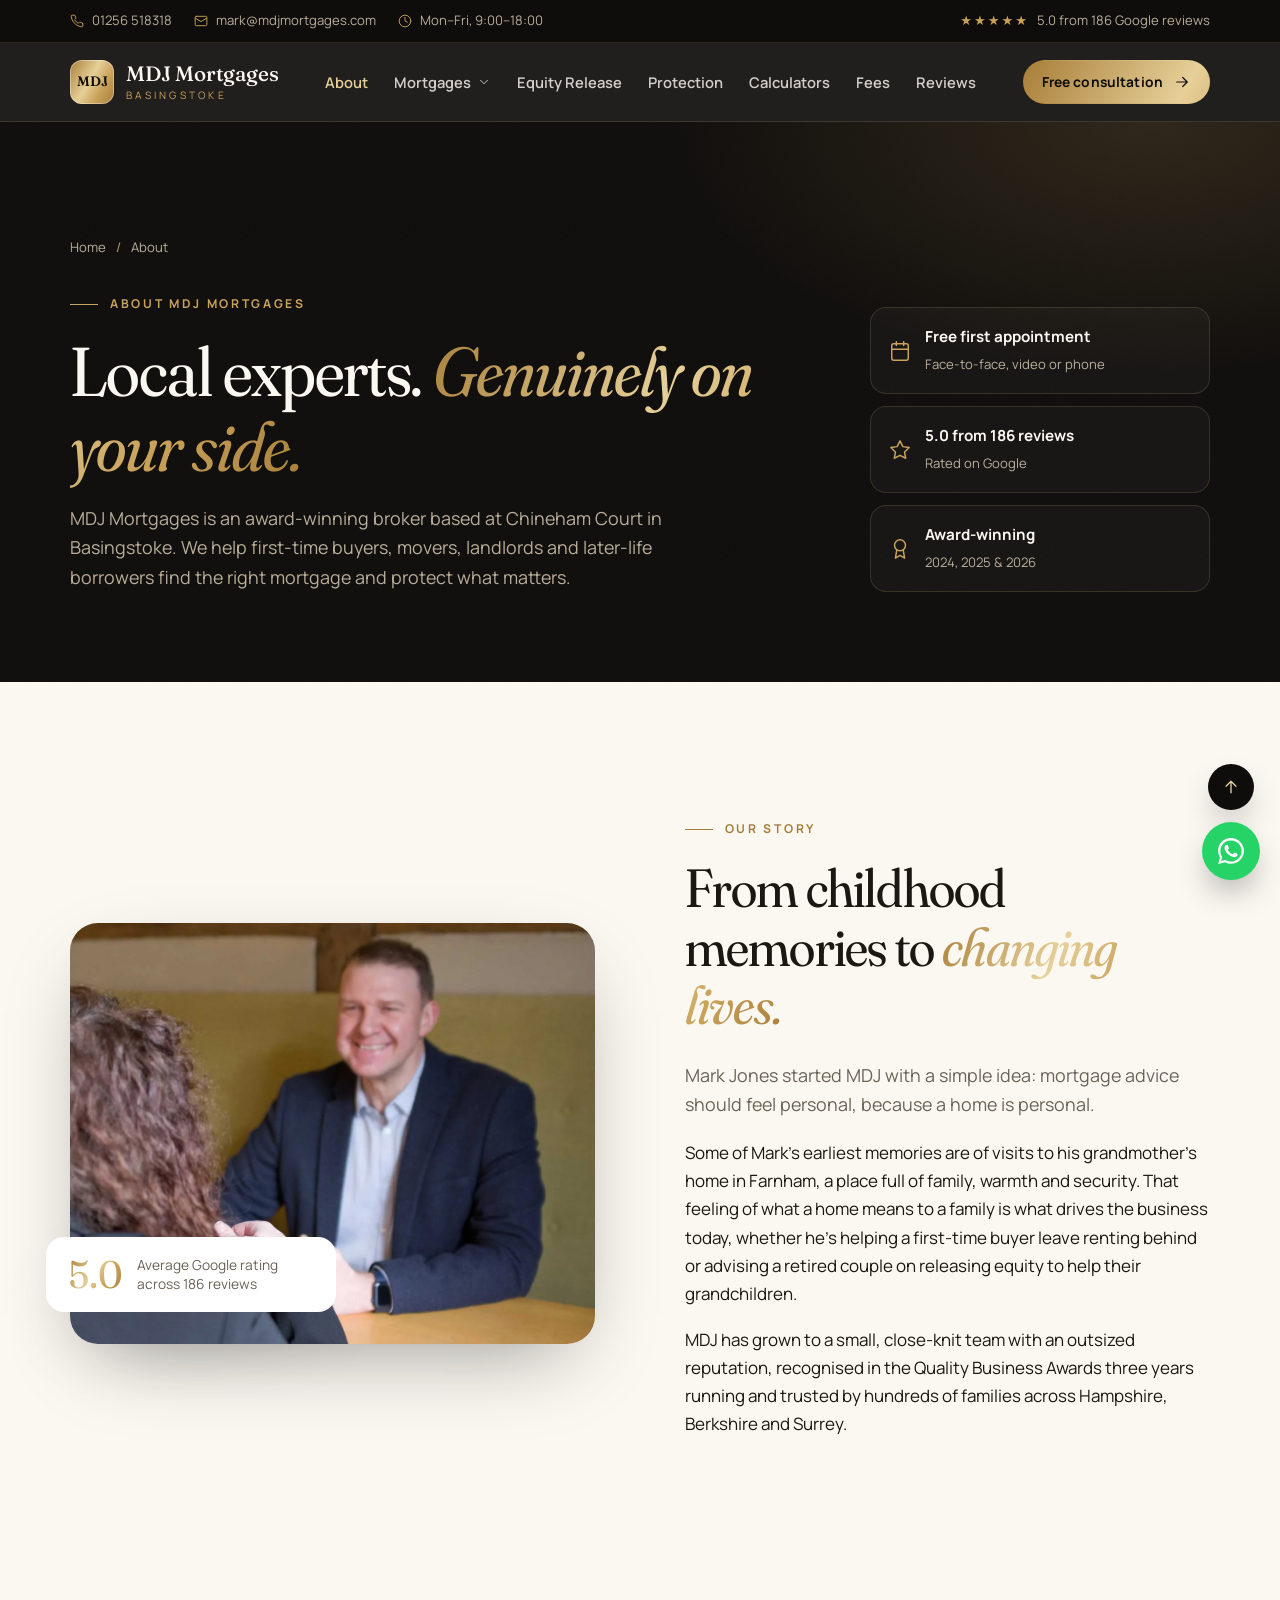
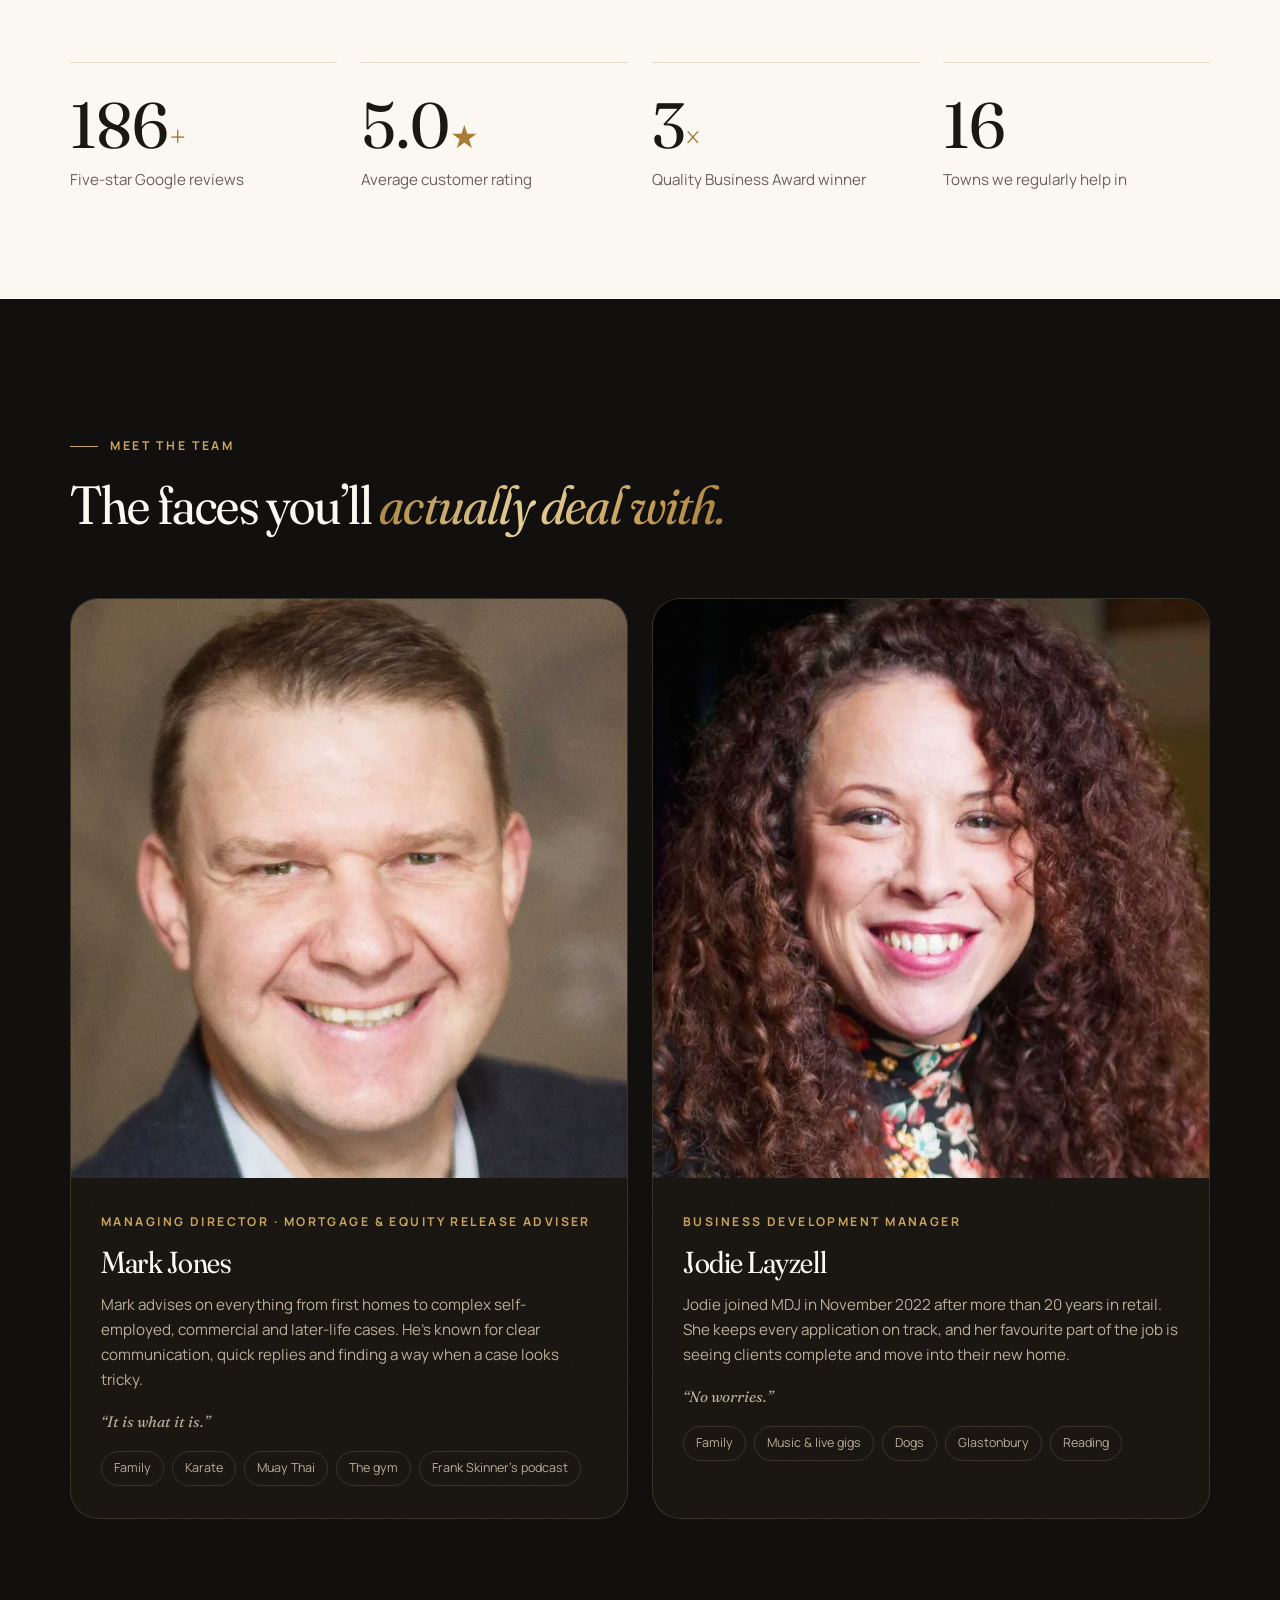
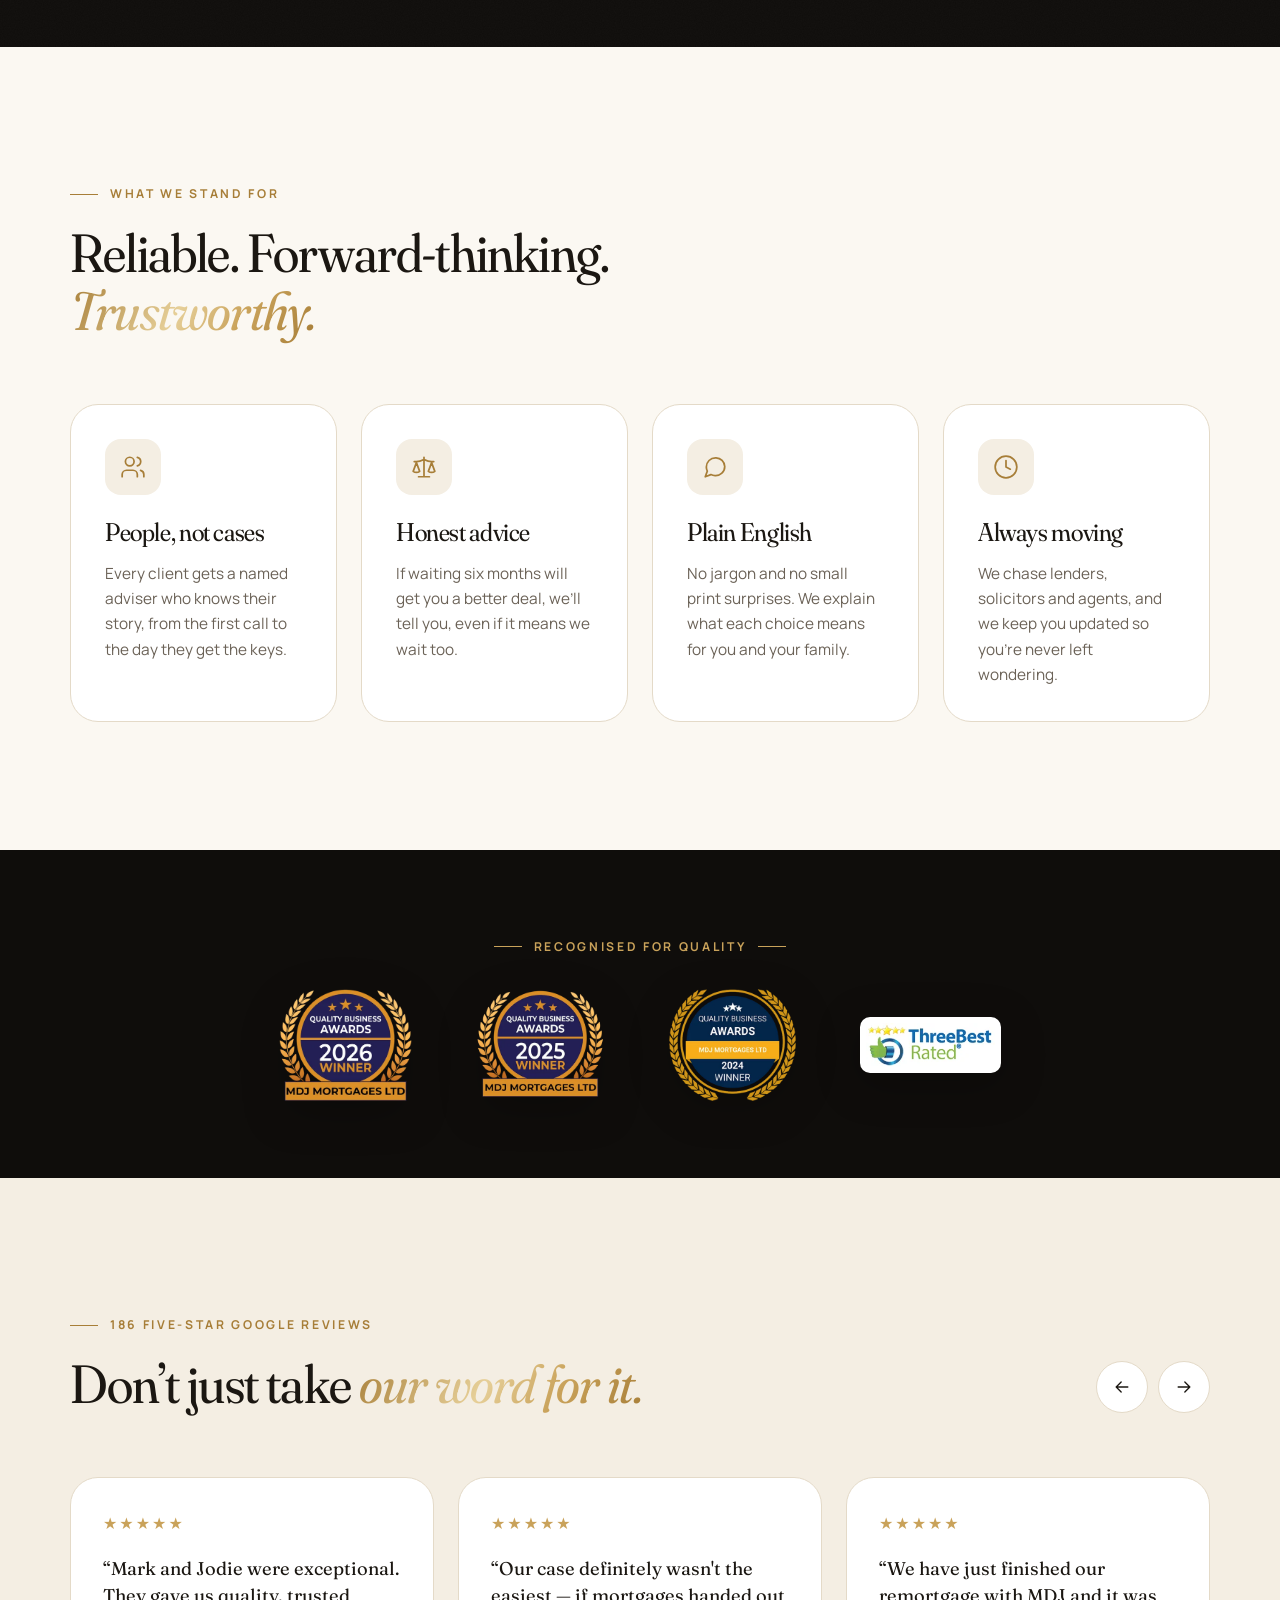
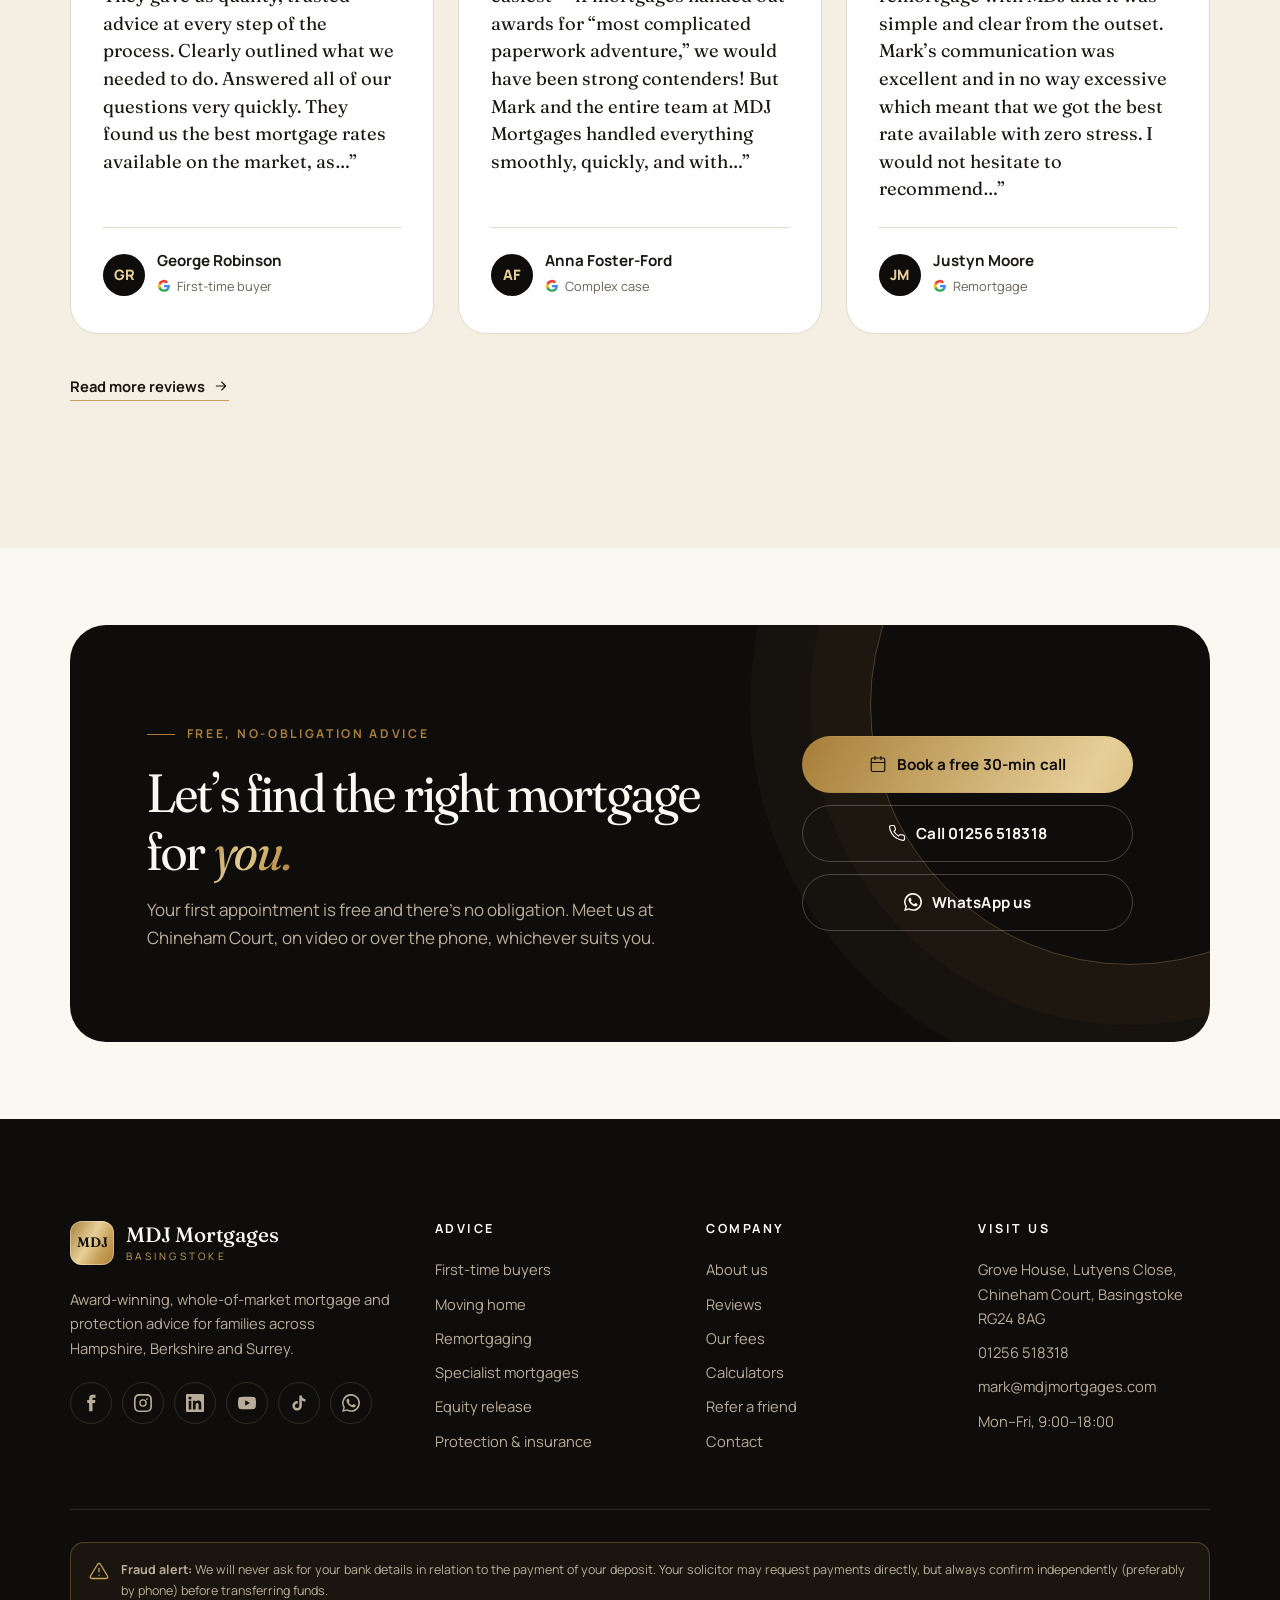
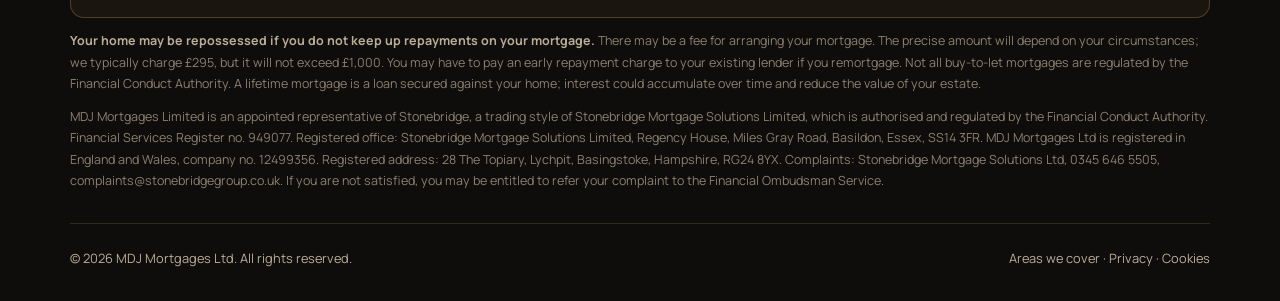
==== commit e9dabbf8: "Keep the hero clear on desktop and mobile Move the award badge and info cards out from over Mark's p" ====
--- a/about.html
+++ b/about.html
@@ -15,7 +15,7 @@
 <link rel="preconnect" href="https://fonts.googleapis.com">
 <link rel="preconnect" href="https://fonts.gstatic.com" crossorigin>
 <link href="https://fonts.googleapis.com/css2?family=Fraunces:ital,opsz,wght,SOFT@0,9..144,300..600,0..100;1,9..144,300..600,0..100&family=Manrope:wght@400;500;600;700;800&display=swap" rel="stylesheet">
-<link rel="stylesheet" href="assets/css/styles.css?v=1491ddf835">
+<link rel="stylesheet" href="assets/css/styles.css?v=fd4c3b2e93">
 <script type="application/ld+json">{"@context":"https://schema.org","@type":"FinancialService","name":"MDJ Mortgages Ltd","telephone":"+44 1256 518318","email":"mark@mdjmortgages.com","url":"https://www.mdjmortgages.com","address":{"@type":"PostalAddress","streetAddress":"Grove House, Lutyens Close, Chineham Court","addressLocality":"Basingstoke","postalCode":"RG24 8AG","addressCountry":"GB"},"openingHours":"Mo-Fr 09:00-18:00","areaServed":["Basingstoke","Hampshire","Berkshire","Surrey"],"aggregateRating":{"@type":"AggregateRating","ratingValue":"5.0","reviewCount":"186"}}</script>
 </head>
 <body>
@@ -186,6 +186,6 @@
   <a class="top" href="#main" aria-label="Back to top"><svg viewBox="0 0 24 24" fill="none" stroke="currentColor" stroke-width="1.6" stroke-linecap="round" stroke-linejoin="round" aria-hidden="true"><path d="M12 19V5M6 11l6-6 6 6"/></svg></a>
   <a class="wa" href="https://wa.me/447798819741" target="_blank" rel="noopener" aria-label="Chat on WhatsApp"><svg viewBox="0 0 24 24" fill="currentColor" aria-hidden="true"><path d="M17.5 14.4c-.3-.1-1.8-.9-2-1-.3-.1-.5-.1-.7.1-.2.3-.8 1-.9 1.2-.2.2-.3.2-.6.1-.3-.1-1.3-.5-2.4-1.5-.9-.8-1.5-1.8-1.7-2.1-.2-.3 0-.5.1-.6l.4-.5.3-.5c.1-.2 0-.4 0-.5l-.9-2.2c-.2-.6-.5-.5-.7-.5h-.6c-.2 0-.5.1-.8.4-.3.3-1 1-1 2.5s1.1 2.9 1.2 3.1c.1.2 2.1 3.2 5.1 4.5.7.3 1.3.5 1.7.6.7.2 1.4.2 1.9.1.6-.1 1.8-.7 2-1.4.2-.7.2-1.3.2-1.4-.1-.1-.3-.2-.6-.3zM12 21.8c-1.8 0-3.5-.5-5-1.4l-.4-.2-3.7 1 1-3.6-.2-.4A9.8 9.8 0 0 1 12 2.2a9.8 9.8 0 0 1 9.8 9.8c0 5.4-4.4 9.8-9.8 9.8zm8.4-18.2A11.8 11.8 0 0 0 1.8 17.9L.1 24l6.3-1.7A11.8 11.8 0 0 0 24 12c0-3.2-1.2-6.1-3.5-8.4z"/></svg></a>
 </div>
-<script src="assets/js/main.js?v=ea86af4567" defer></script>
+<script src="assets/js/main.js?v=a1cfa3d453" defer></script>
 </body>
 </html>
--- a/assets/css/styles.css
+++ b/assets/css/styles.css
@@ -189,15 +189,15 @@
 .grain::after { content: ""; position: absolute; inset: 0; pointer-events: none; opacity: .5; background-image: url("data:image/svg+xml,%3Csvg xmlns='http://www.w3.org/2000/svg' width='160' height='160'%3E%3Cfilter id='n'%3E%3CfeTurbulence type='fractalNoise' baseFrequency='.85' numOctaves='3' stitchTiles='stitch'/%3E%3CfeColorMatrix values='0 0 0 0 1 0 0 0 0 1 0 0 0 0 1 0 0 0 .05 0'/%3E%3C/filter%3E%3Crect width='100%25' height='100%25' filter='url(%23n)'/%3E%3C/svg%3E"); }
 
 /* ---------- Hero (home) ---------- */
-.hero { overflow: hidden; padding: clamp(56px, 8vw, 110px) 0 clamp(80px, 9vw, 130px); }
+.hero { overflow: hidden; padding: clamp(40px, 5vw, 72px) 0 clamp(64px, 7vw, 96px); }
 .hero::before { content: ""; position: absolute; inset: 0; background:
   radial-gradient(900px 500px at 85% 10%, rgba(201,162,90,.18), transparent 60%),
   radial-gradient(700px 400px at 0% 100%, rgba(201,162,90,.08), transparent 60%); }
 .hero-lines { position: absolute; inset: 0; background: repeating-linear-gradient(90deg, rgba(232,208,160,.035) 0 1px, transparent 1px 72px); mask-image: linear-gradient(to bottom, #000, transparent 85%); -webkit-mask-image: linear-gradient(to bottom, #000, transparent 85%); }
 .hero .container { position: relative; display: grid; grid-template-columns: 1.1fr .9fr; gap: clamp(40px, 6vw, 90px); align-items: center; }
-.hero h1 { margin-bottom: 26px; }
+.hero h1 { margin-bottom: 24px; font-size: clamp(2.6rem, 5.4vw, 4.6rem); }
 .hero .lead { margin-bottom: 36px; }
-.hero-actions { display: flex; flex-wrap: wrap; gap: 14px; margin-bottom: 44px; }
+.hero-actions { display: flex; flex-wrap: wrap; gap: 14px; margin-bottom: 36px; }
 .hero-proof { display: flex; align-items: center; gap: 18px; flex-wrap: wrap; }
 .avatars { display: flex; }
 .avatars span { width: 42px; height: 42px; border-radius: 50%; border: 2px solid var(--ink); margin-left: -10px; display: grid; place-items: center; font-size: .78rem; font-weight: 800; color: var(--ink); background: var(--gold-2); }
@@ -208,19 +208,19 @@
 .hero-proof small { color: var(--muted-light); font-size: .88rem; display: block; }
 .hero-proof strong { font-size: .98rem; }
 
-.hero-visual { position: relative; aspect-ratio: 4 / 5; max-width: 520px; justify-self: end; width: 100%; }
-.hero-frame { position: absolute; inset: 0; border-radius: 260px 260px 28px 28px; overflow: hidden; box-shadow: var(--shadow-lg); }
-.hero-frame img { width: 100%; height: 100%; object-fit: cover; object-position: 38% center; transform: scale(1.04); }
-.hero-frame::after { content: ""; position: absolute; inset: 0; background: linear-gradient(to top, rgba(15,13,11,.55), transparent 45%); }
-.hero-ring { position: absolute; inset: -18px; border: 1px solid rgba(201,162,90,.45); border-radius: 280px 280px 40px 40px; pointer-events: none; }
-.float-card { position: absolute; background: rgba(23, 20, 15, .82); backdrop-filter: blur(14px); -webkit-backdrop-filter: blur(14px); border: 1px solid var(--line-dark); border-radius: 18px; padding: 16px 18px; display: flex; gap: 14px; align-items: center; box-shadow: var(--shadow-lg); animation: float 6s ease-in-out infinite; }
-.float-card .fc-icon { width: 42px; height: 42px; border-radius: 12px; background: var(--gold-grad); color: var(--ink); display: grid; place-items: center; flex: none; }
-.float-card .fc-icon svg { width: 20px; height: 20px; }
-.float-card strong { display: block; font-size: .98rem; }
-.float-card small { color: var(--muted-light); font-size: .8rem; }
-.fc-1 { left: -48px; top: 18%; }
-.fc-2 { right: -26px; bottom: 14%; animation-delay: -3s; }
-.fc-badge { position: absolute; right: -30px; top: -10px; width: 128px; animation: float 7s ease-in-out infinite; animation-delay: -1.5s; filter: drop-shadow(0 18px 30px rgba(0,0,0,.5)); }
+.hero-visual { position: relative; width: 100%; max-width: 500px; justify-self: end; display: flex; flex-direction: column; gap: 22px; }
+.hero-photo { position: relative; aspect-ratio: 1 / 1; margin: 14px 14px 0; }
+.hero-frame { position: absolute; inset: 0; border-radius: 240px 240px 28px 28px; overflow: hidden; box-shadow: var(--shadow-lg); }
+.hero-frame img { width: 100%; height: 100%; object-fit: cover; object-position: 30% 30%; }
+.hero-frame::after { content: ""; position: absolute; inset: 0; background: linear-gradient(to top, rgba(15,13,11,.35), transparent 35%); }
+.hero-ring { position: absolute; inset: -14px; border: 1px solid rgba(201,162,90,.45); border-radius: 254px 254px 40px 40px; pointer-events: none; }
+.hero-badges { display: grid; grid-template-columns: auto 1fr; gap: 10px 16px; align-items: stretch; margin: 0 14px; }
+.hero-award { grid-row: span 2; width: 104px; height: auto; align-self: center; filter: drop-shadow(0 12px 22px rgba(0,0,0,.45)); }
+.float-card { background: rgba(255,255,255,.04); border: 1px solid var(--line-dark); border-radius: 14px; padding: 10px 14px; display: flex; gap: 12px; align-items: center; min-width: 0; }
+.float-card .fc-icon { width: 36px; height: 36px; border-radius: 12px; background: var(--gold-grad); color: var(--ink); display: flex; align-items: center; justify-content: center; flex: none; }
+.float-card .fc-icon svg { width: 19px; height: 19px; display: block; }
+.float-card strong { display: block; font-size: .92rem; line-height: 1.3; }
+.float-card small { display: block; color: var(--muted-light); font-size: .78rem; line-height: 1.4; margin-top: 2px; }
 @keyframes float { 0%, 100% { transform: translateY(0); } 50% { transform: translateY(-10px); } }
 
 /* ---------- Trust strip ---------- */
@@ -545,7 +545,8 @@
 .fab a { width: 58px; height: 58px; border-radius: 50%; display: grid; place-items: center; box-shadow: 0 16px 34px -10px rgba(0,0,0,.45); transition: transform .3s var(--ease); }
 .fab a:hover { transform: scale(1.08); }
 .fab svg { width: 26px; height: 26px; }
-.fab .wa { background: #25d366; color: #fff; }
+.fab .wa { background: #25d366; color: #fff; transition: transform .3s var(--ease), opacity .3s; }
+.fab .wa.away { opacity: 0; transform: scale(.6); pointer-events: none; }
 .fab .top { background: var(--ink); color: var(--gold-2); width: 46px; height: 46px; justify-self: center; margin-inline: auto; opacity: 0; pointer-events: none; transition: opacity .3s, transform .3s; }
 .fab .top.show { opacity: 1; pointer-events: auto; }
 .fab .top svg { width: 20px; height: 20px; }
@@ -567,12 +568,10 @@
 @media (max-width: 1140px) {
   .nav, .header-phone { display: none; }
   .burger { display: grid; }
-  .fc-1 { left: -10px; }
-  .fc-2 { right: -10px; }
 }
 @media (max-width: 980px) {
   .hero .container, .page-hero .container, .split, .split-contact, .cta-band, .calc { grid-template-columns: 1fr !important; }
-  .hero-visual { justify-self: center; max-width: 460px; margin-top: 20px; }
+  .hero-visual { justify-self: center; max-width: 520px; margin-top: 8px; }
   .page-hero-aside { justify-self: start; max-width: none; grid-template-columns: repeat(auto-fit, minmax(220px, 1fr)); }
   .split.reverse > :first-child { order: 0; }
   .grid-3, .grid-4 { grid-template-columns: repeat(2, 1fr); }
@@ -607,12 +606,9 @@
   .fee-row { grid-template-columns: 1fr; padding: 24px; }
   .fee-price { text-align: left; }
   .footer-top { grid-template-columns: 1fr; }
-  .fc-1 { left: -8px; top: 8%; }
-  .fc-2 { right: -8px; }
-  .fc-badge { width: 92px; right: -6px; }
-  .float-card { padding: 12px 14px; }
   .faq .answer { padding-right: 0; }
   .hero-actions .btn { flex: 1 1 100%; }
+  .hero-award { width: 80px; }
   .cta-band { border-radius: 24px; }
   .section-head { align-items: start; }
 }
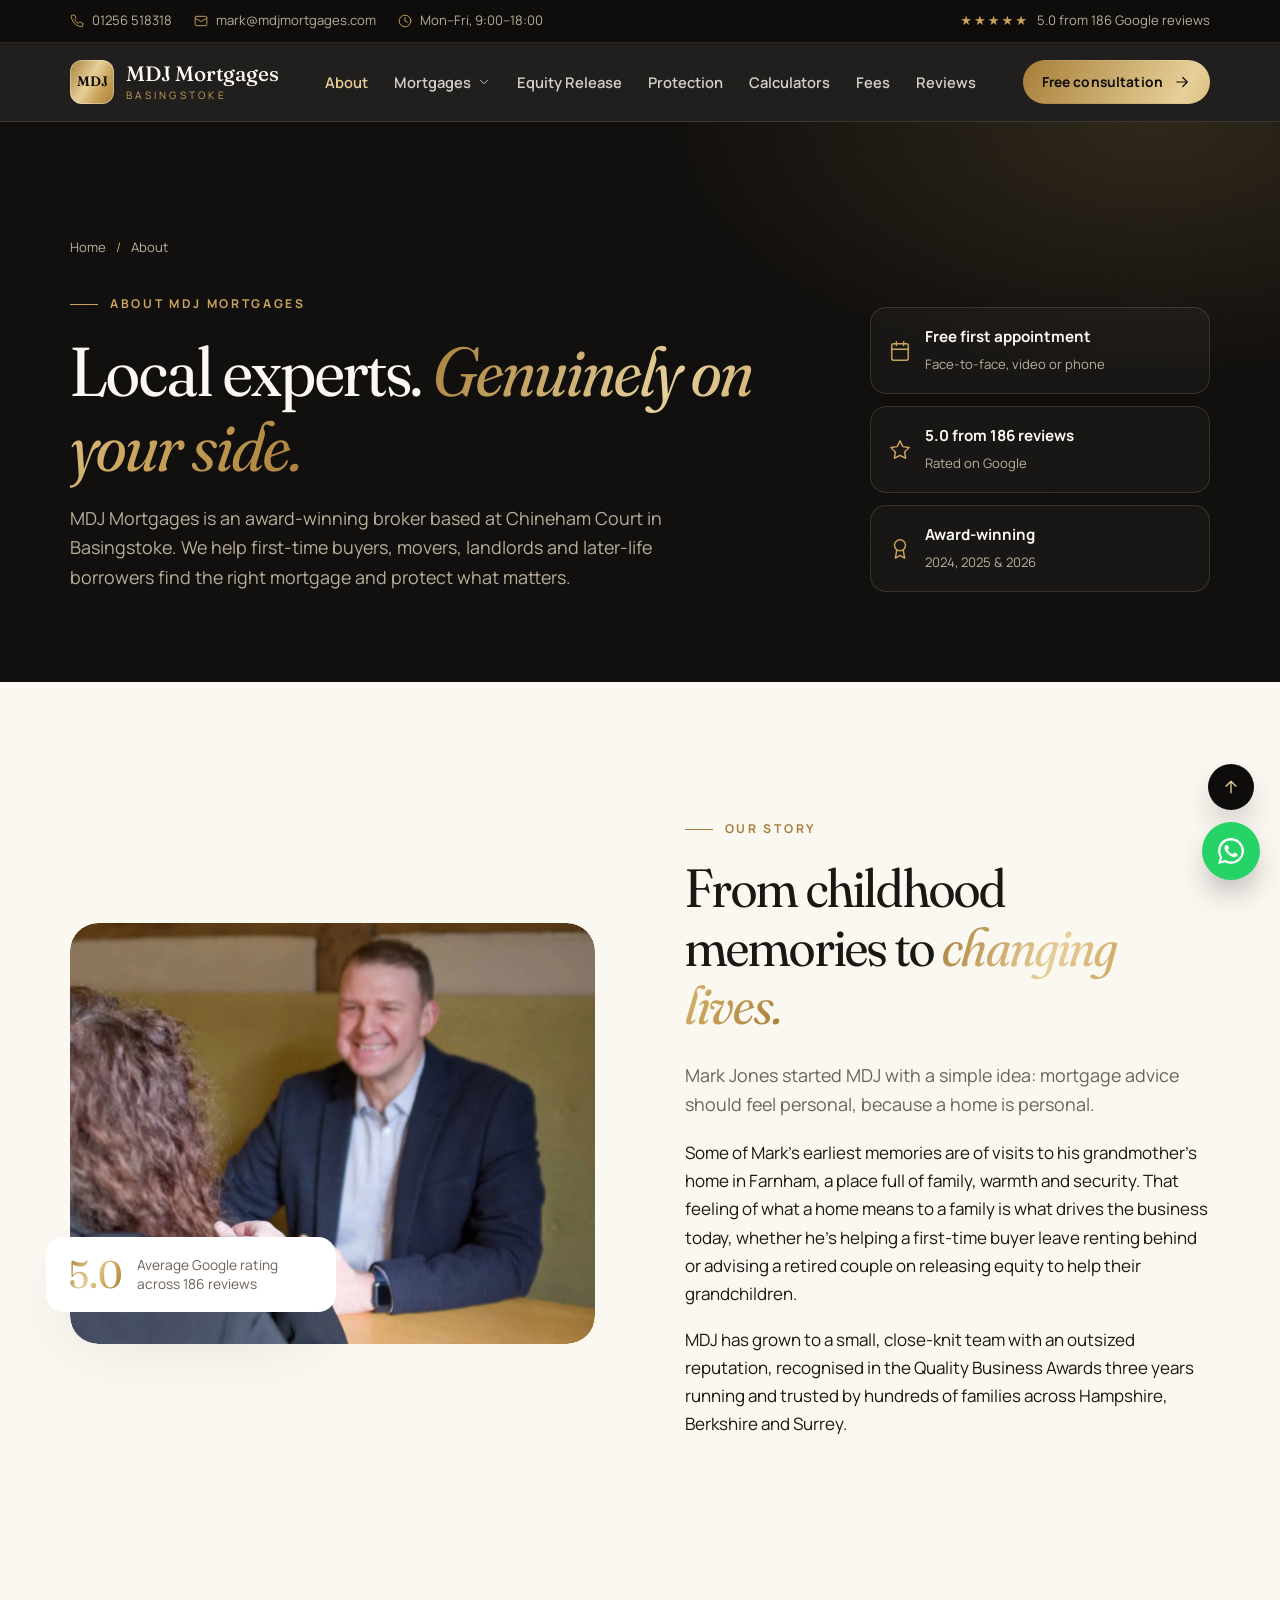
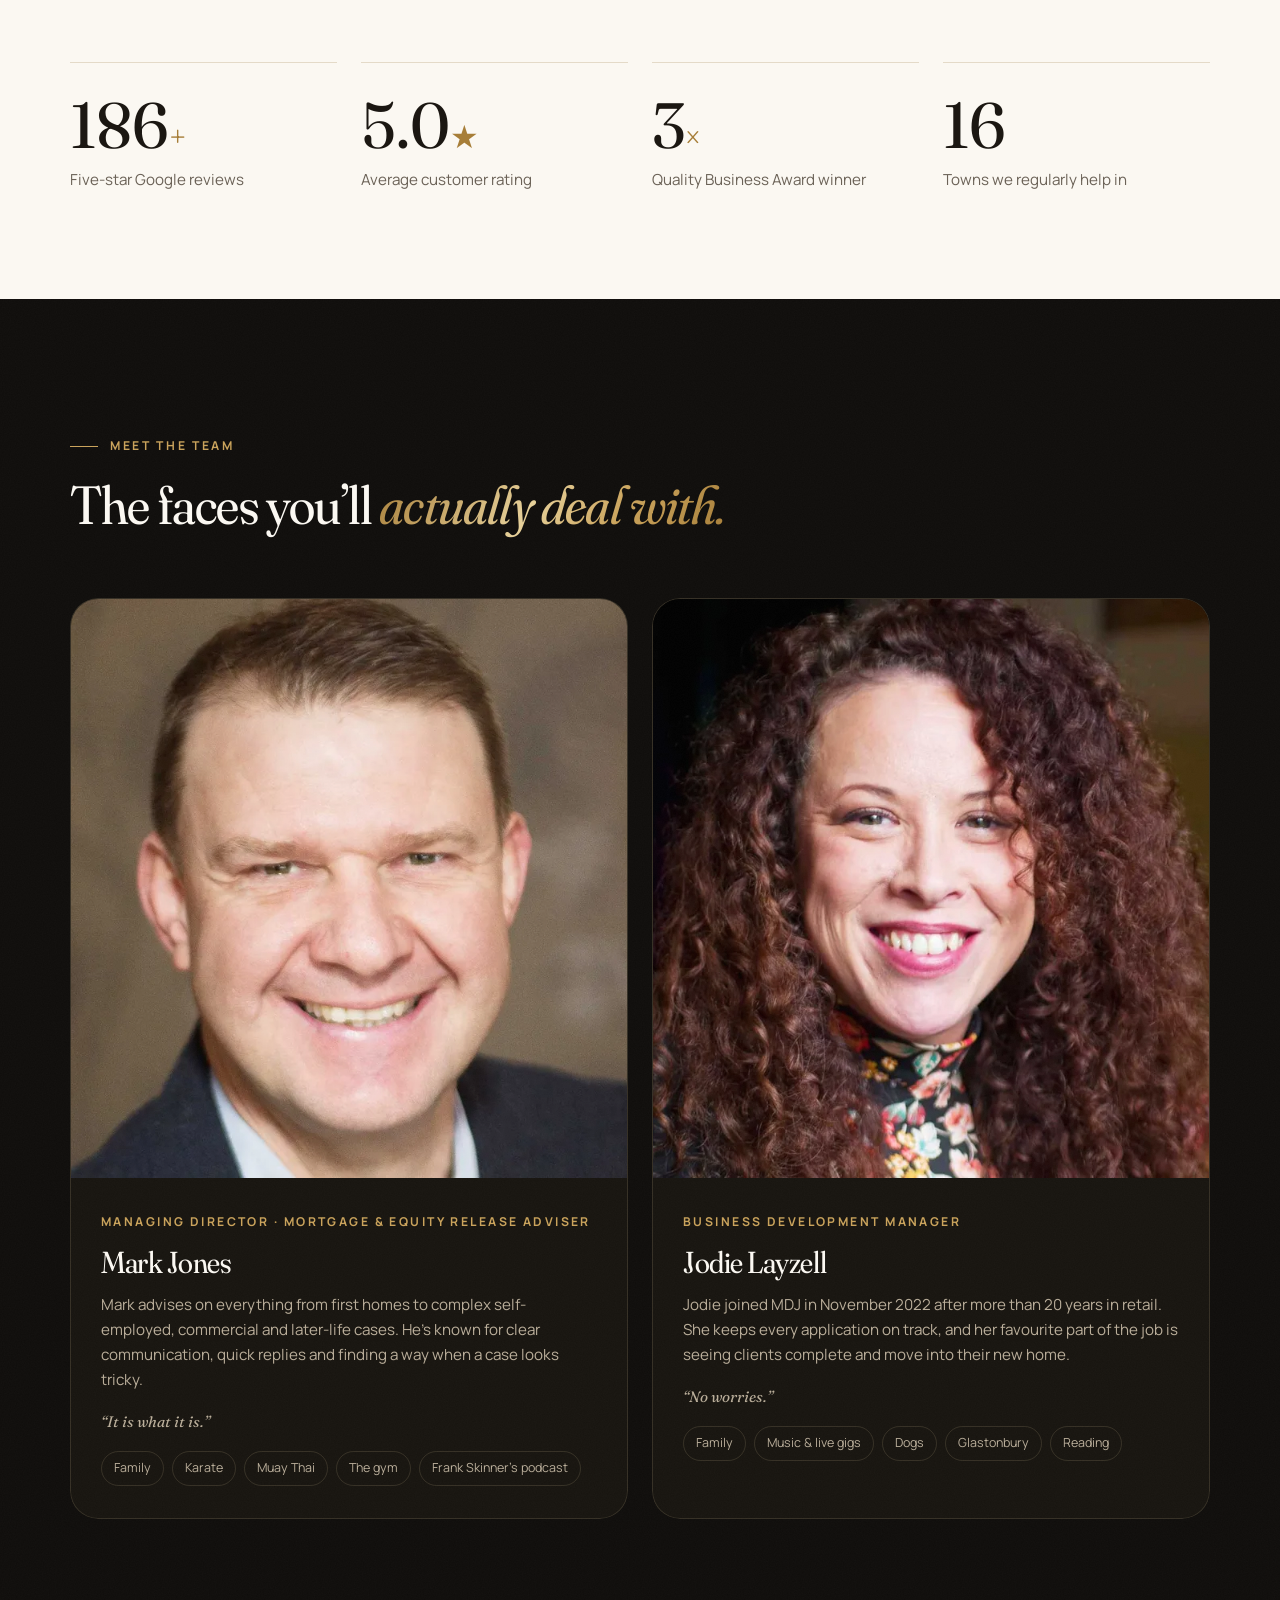
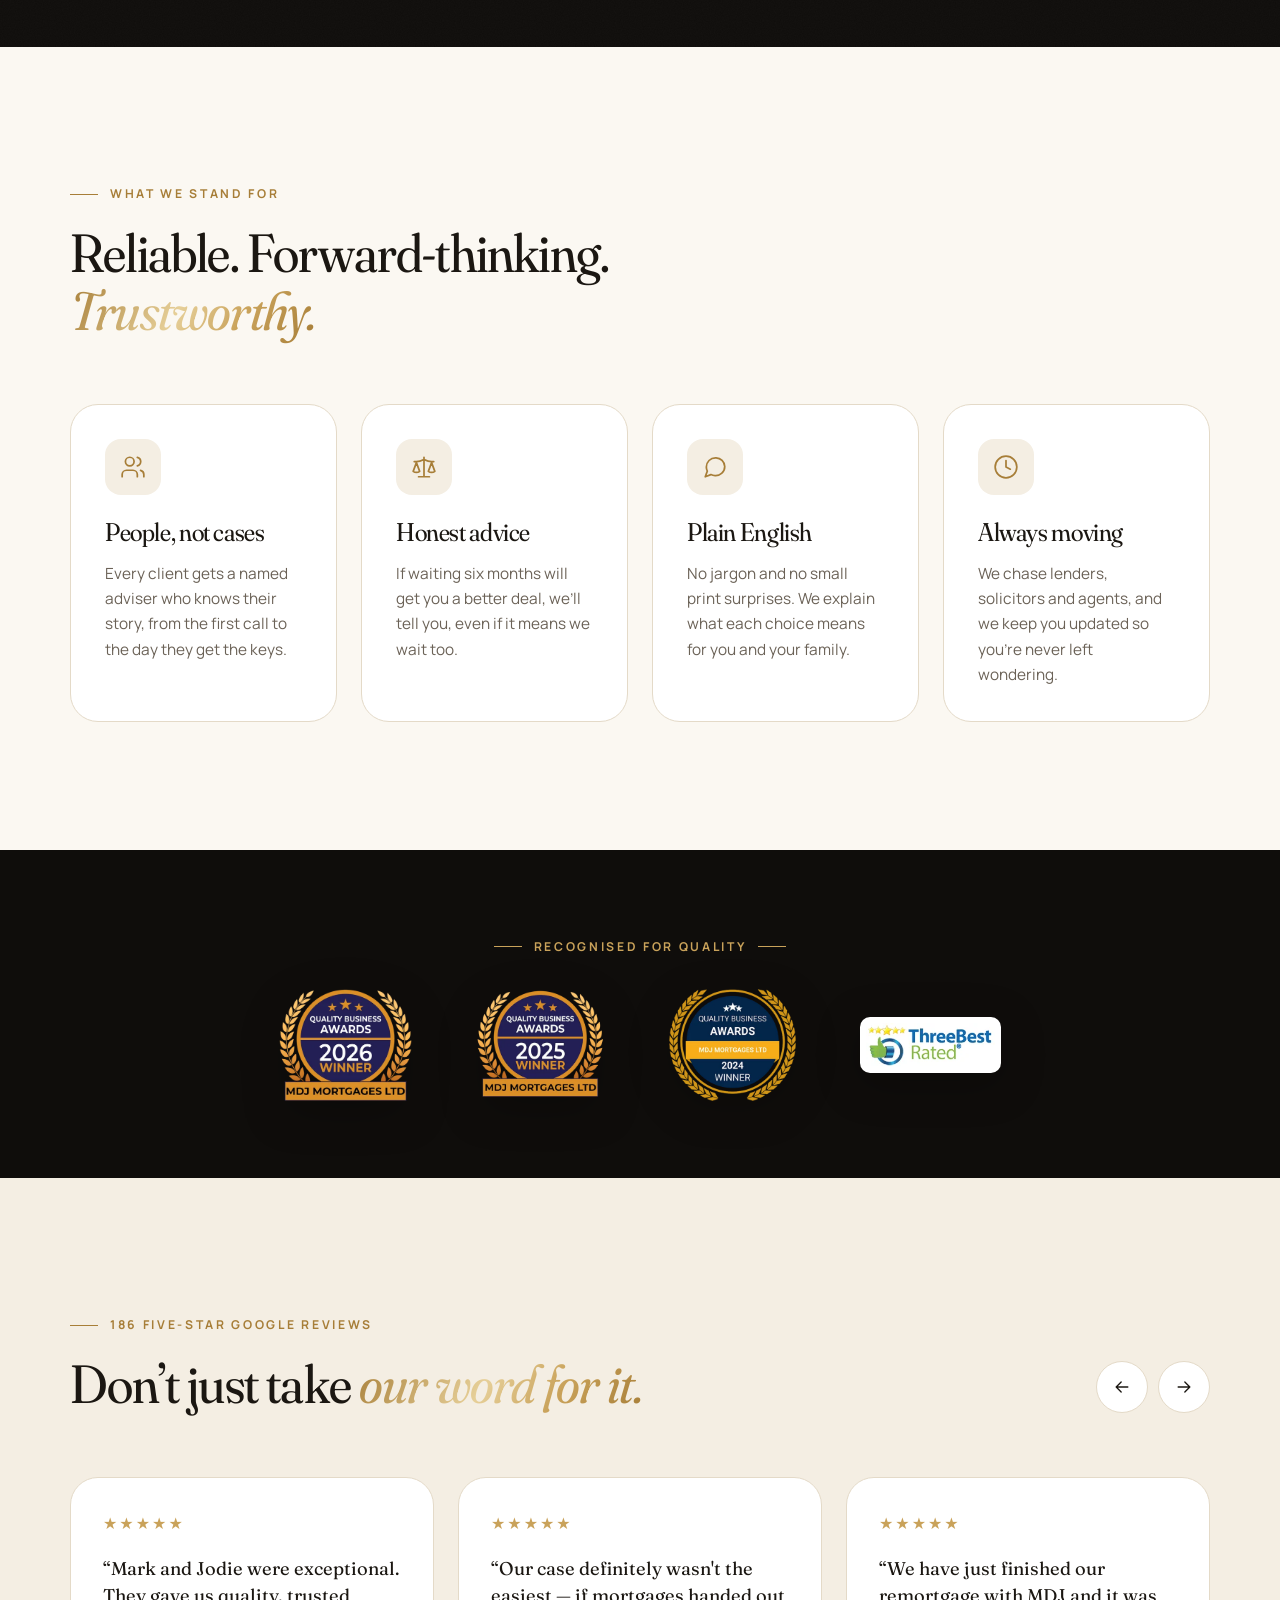
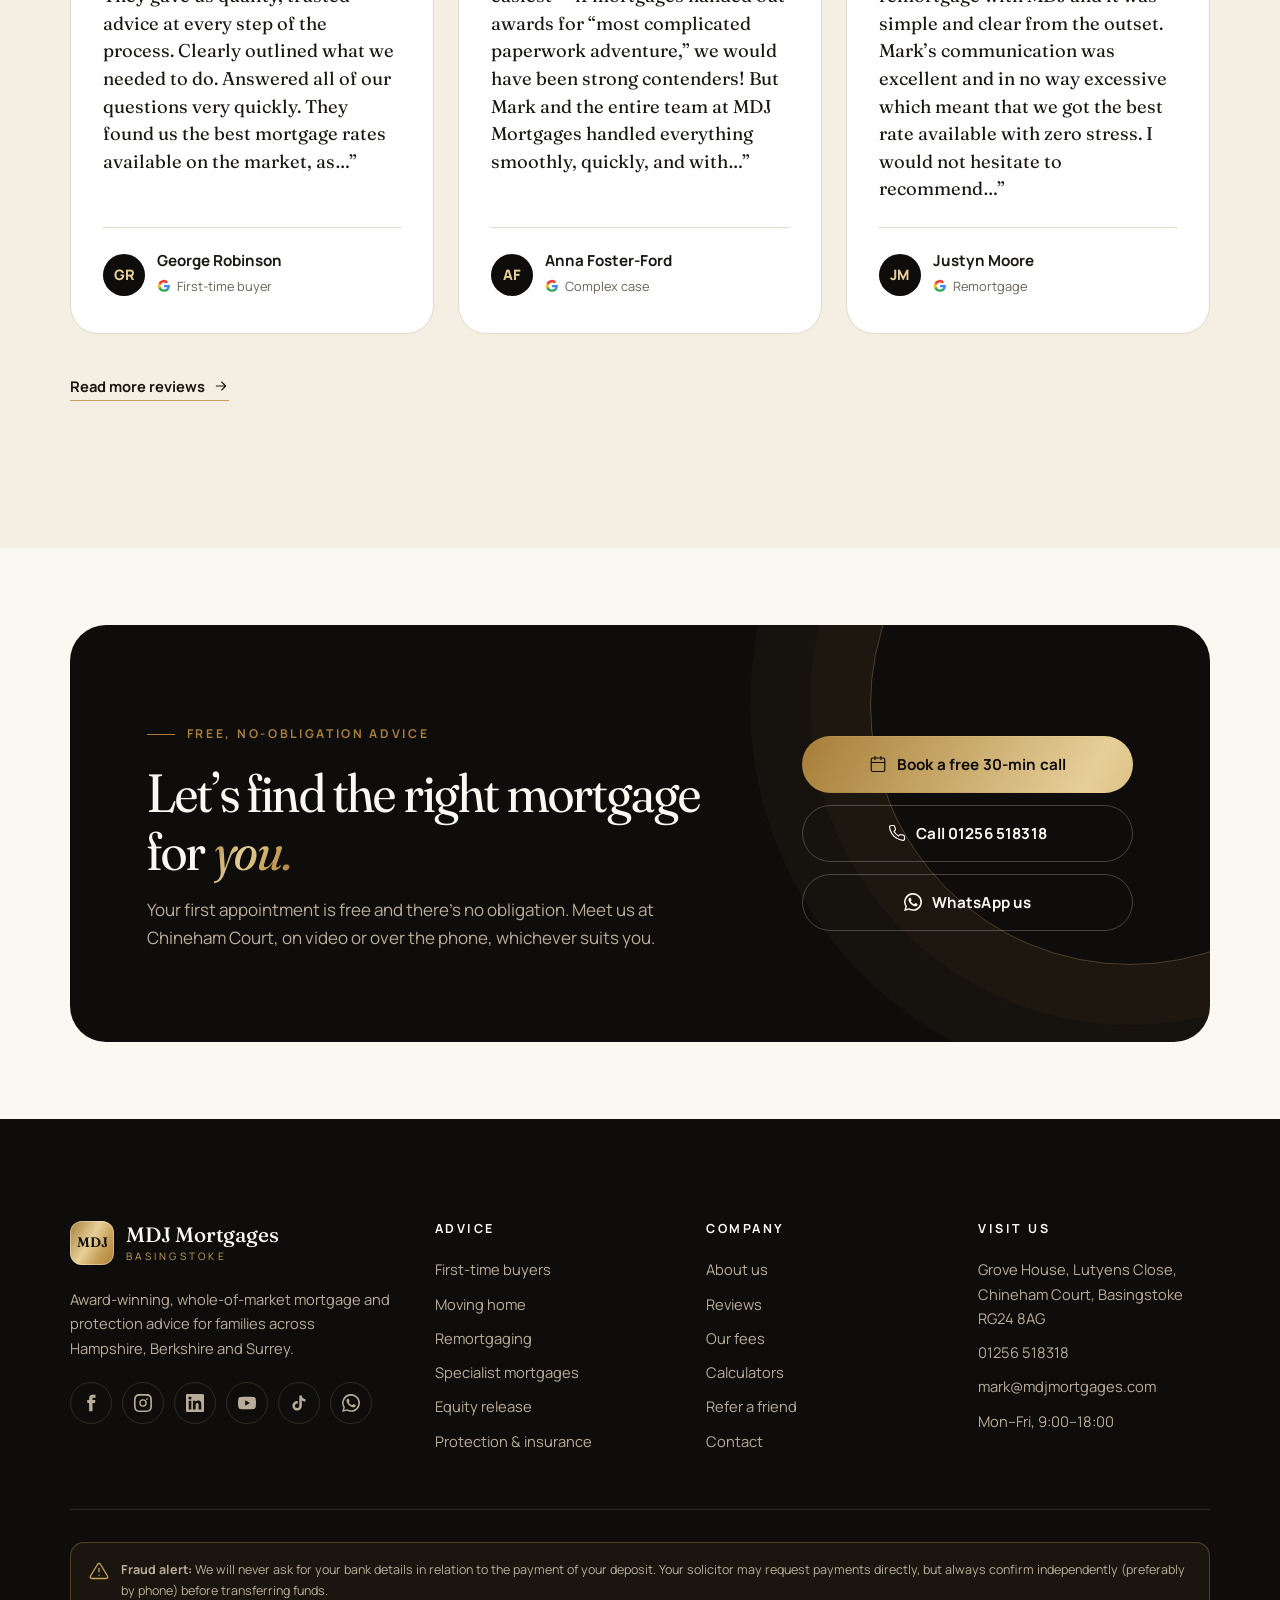
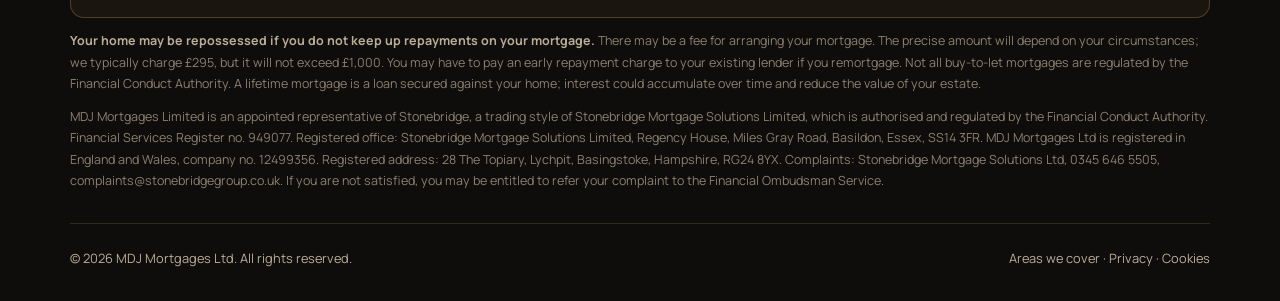
==== commit fb94f235: "Keep photos clipped to their rounded frames on iPhone Safari Safari stops honouring overflow:hidden " ====
--- a/about.html
+++ b/about.html
@@ -15,7 +15,7 @@
 <link rel="preconnect" href="https://fonts.googleapis.com">
 <link rel="preconnect" href="https://fonts.gstatic.com" crossorigin>
 <link href="https://fonts.googleapis.com/css2?family=Fraunces:ital,opsz,wght,SOFT@0,9..144,300..600,0..100;1,9..144,300..600,0..100&family=Manrope:wght@400;500;600;700;800&display=swap" rel="stylesheet">
-<link rel="stylesheet" href="assets/css/styles.css?v=fd4c3b2e93">
+<link rel="stylesheet" href="assets/css/styles.css?v=b3d8b5c402">
 <script type="application/ld+json">{"@context":"https://schema.org","@type":"FinancialService","name":"MDJ Mortgages Ltd","telephone":"+44 1256 518318","email":"mark@mdjmortgages.com","url":"https://www.mdjmortgages.com","address":{"@type":"PostalAddress","streetAddress":"Grove House, Lutyens Close, Chineham Court","addressLocality":"Basingstoke","postalCode":"RG24 8AG","addressCountry":"GB"},"openingHours":"Mo-Fr 09:00-18:00","areaServed":["Basingstoke","Hampshire","Berkshire","Surrey"],"aggregateRating":{"@type":"AggregateRating","ratingValue":"5.0","reviewCount":"186"}}</script>
 </head>
 <body>
--- a/assets/css/styles.css
+++ b/assets/css/styles.css
@@ -210,8 +210,9 @@
 
 .hero-visual { position: relative; width: 100%; max-width: 500px; justify-self: end; display: flex; flex-direction: column; gap: 22px; }
 .hero-photo { position: relative; aspect-ratio: 1 / 1; margin: 14px 14px 0; }
-.hero-frame { position: absolute; inset: 0; border-radius: 240px 240px 28px 28px; overflow: hidden; box-shadow: var(--shadow-lg); }
-.hero-frame img { width: 100%; height: 100%; object-fit: cover; object-position: 30% 30%; }
+.hero-frame { position: absolute; inset: 0; border-radius: 240px 240px 28px 28px; overflow: hidden; box-shadow: var(--shadow-lg); isolation: isolate; transform: translateZ(0); -webkit-mask-image: -webkit-radial-gradient(white, black); }
+.hero-frame img { position: absolute; inset: 0; width: 100%; height: 100%; max-width: none; object-fit: cover; object-position: 30% 30%; border-radius: inherit; }
+@supports not (aspect-ratio: 1 / 1) { .hero-photo { height: 0; padding-bottom: 100%; } }
 .hero-frame::after { content: ""; position: absolute; inset: 0; background: linear-gradient(to top, rgba(15,13,11,.35), transparent 35%); }
 .hero-ring { position: absolute; inset: -14px; border: 1px solid rgba(201,162,90,.45); border-radius: 254px 254px 40px 40px; pointer-events: none; }
 .hero-badges { display: grid; grid-template-columns: auto 1fr; gap: 10px 16px; align-items: stretch; margin: 0 14px; }
@@ -277,8 +278,8 @@
 /* Split blocks */
 .split { display: grid; grid-template-columns: 1fr 1fr; gap: clamp(40px, 7vw, 100px); align-items: center; }
 .split.reverse > :first-child { order: 2; }
-.media { position: relative; border-radius: var(--radius-lg); overflow: hidden; aspect-ratio: 5 / 4; box-shadow: var(--shadow-lg); }
-.media img { width: 100%; height: 100%; object-fit: cover; }
+.media { position: relative; border-radius: var(--radius-lg); overflow: hidden; aspect-ratio: 5 / 4; box-shadow: var(--shadow-lg); isolation: isolate; transform: translateZ(0); -webkit-mask-image: -webkit-radial-gradient(white, black); }
+.media img { width: 100%; height: 100%; object-fit: cover; border-radius: inherit; }
 .media-wrap { position: relative; }
 .media-tag { position: absolute; left: -24px; bottom: 32px; background: var(--white); border-radius: 18px; padding: 18px 22px; box-shadow: var(--shadow-lg); display: flex; gap: 14px; align-items: center; max-width: 290px; }
 .media-tag .num { font-family: var(--serif); font-size: 2.4rem; line-height: 1; background: var(--gold-grad); -webkit-background-clip: text; background-clip: text; color: transparent; }
@@ -308,7 +309,7 @@
 .dark .stat p { color: var(--muted-light); }
 
 /* Team */
-.team-card { position: relative; border-radius: var(--radius-lg); overflow: hidden; background: var(--ink); color: var(--paper); }
+.team-card { position: relative; border-radius: var(--radius-lg); overflow: hidden; background: var(--ink); color: var(--paper); isolation: isolate; transform: translateZ(0); -webkit-mask-image: -webkit-radial-gradient(white, black); }
 .team-card .photo { aspect-ratio: 5 / 5.2; overflow: hidden; }
 .team-card .photo img { width: 100%; height: 100%; object-fit: cover; object-position: center 25%; transition: transform 1s var(--ease); }
 .team-card:hover .photo img { transform: scale(1.05); }
@@ -608,6 +609,7 @@
   .footer-top { grid-template-columns: 1fr; }
   .faq .answer { padding-right: 0; }
   .hero-actions .btn { flex: 1 1 100%; }
+  .hero-visual.reveal { transform: none; }
   .hero-award { width: 80px; }
   .cta-band { border-radius: 24px; }
   .section-head { align-items: start; }
